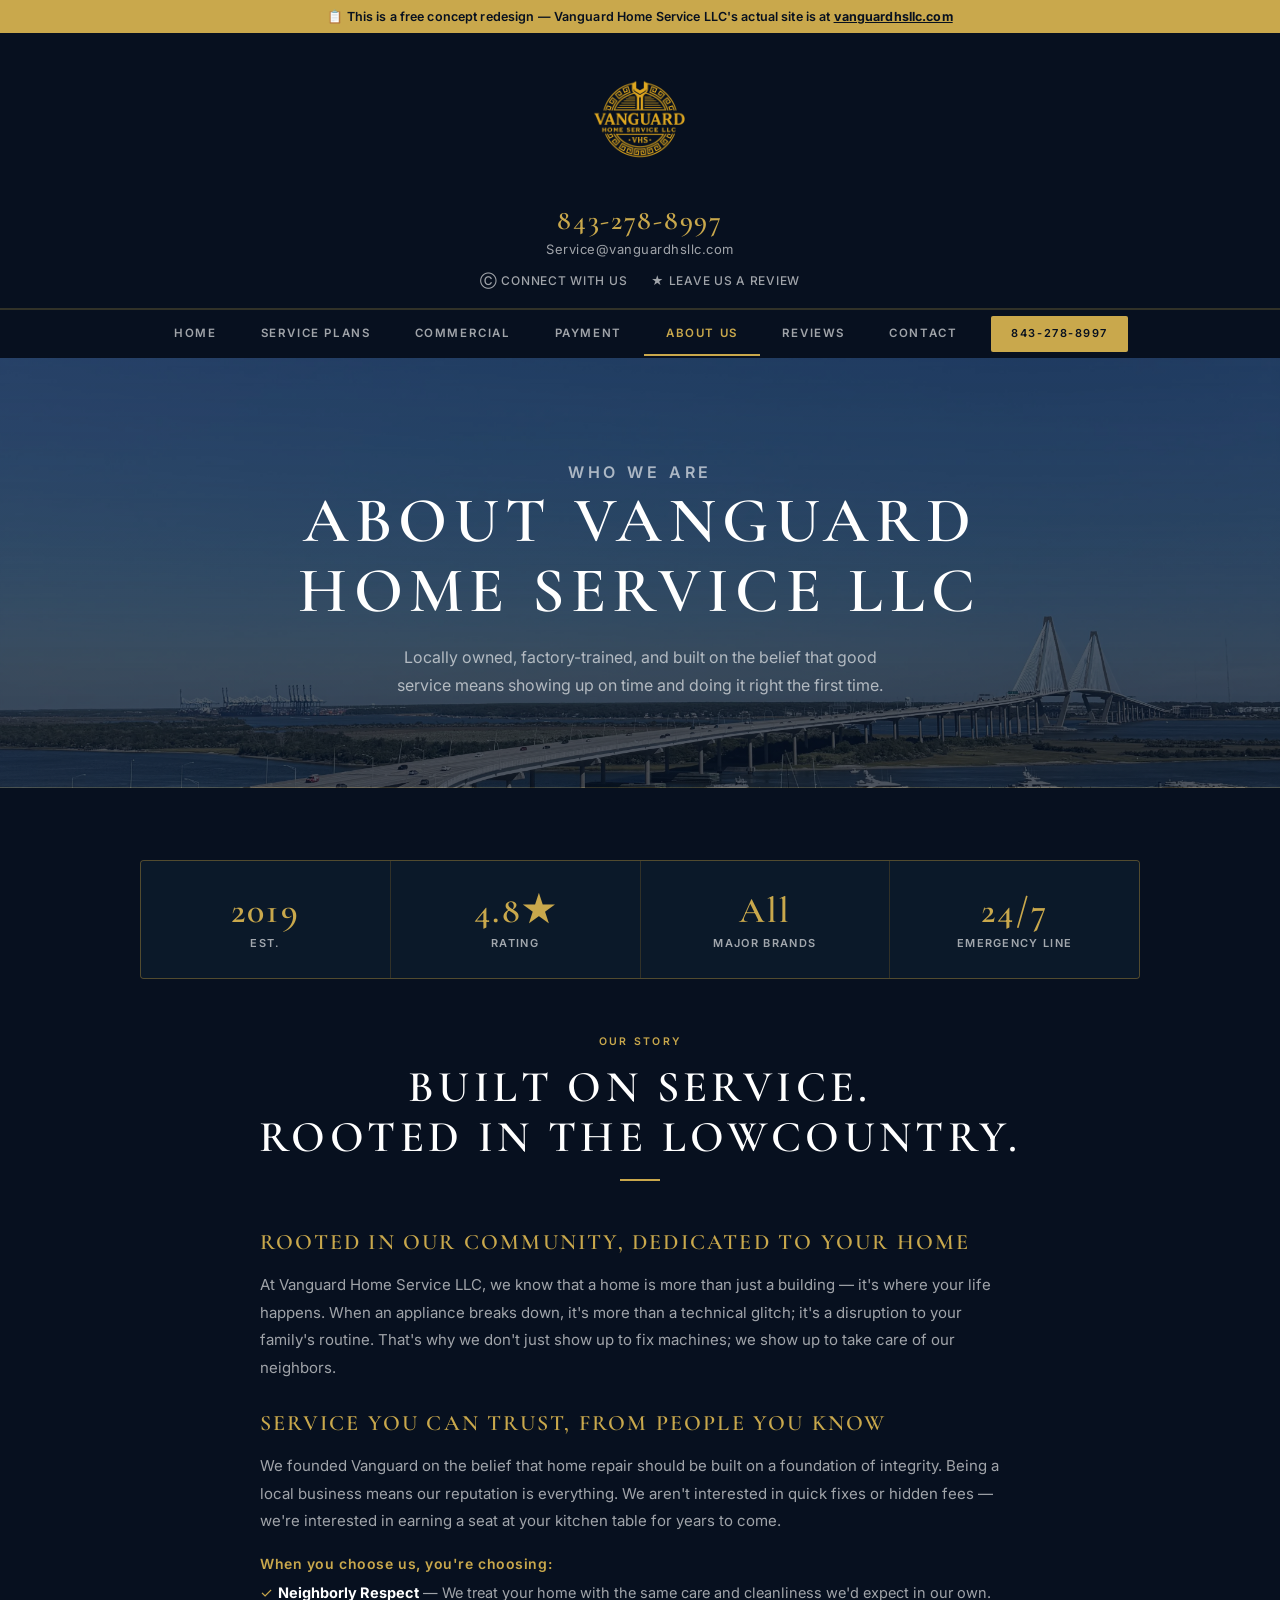
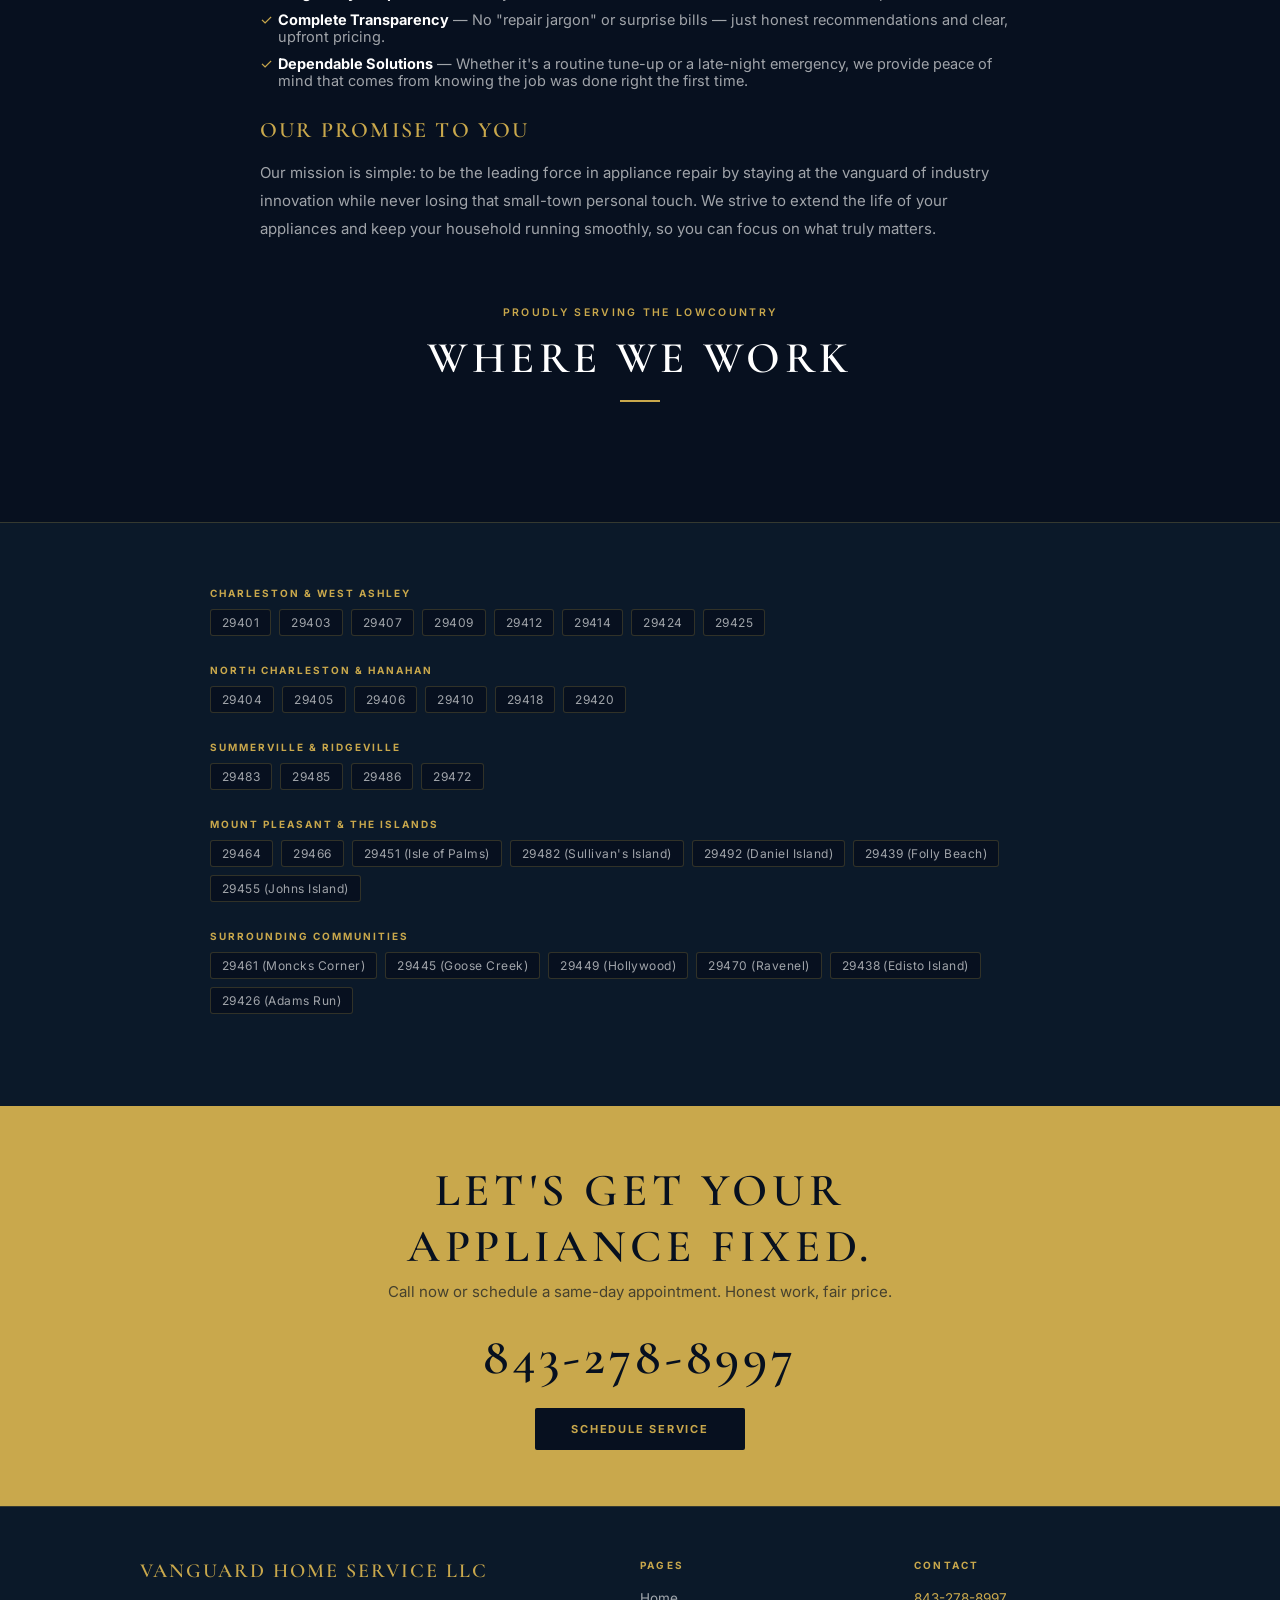
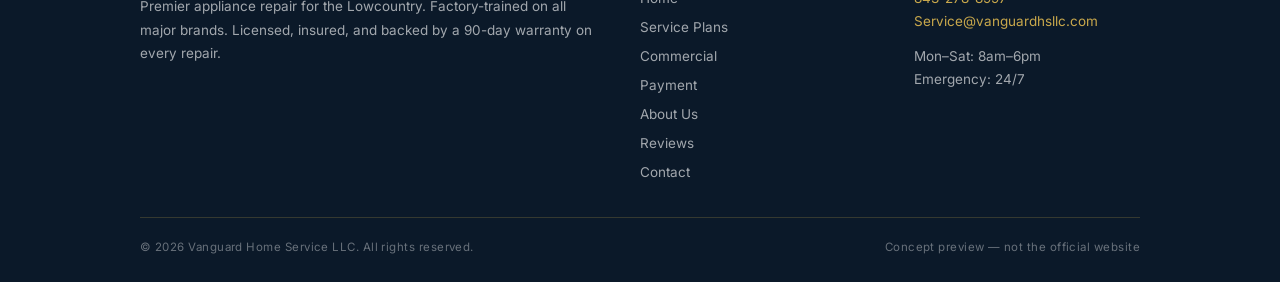
==== about.html @ b070863d "fix: bridge image as hero background on about page" ====
<!DOCTYPE html>
<html lang="en">
<head>
  <meta charset="UTF-8">
  <meta name="viewport" content="width=device-width, initial-scale=1.0">
  <title>About Us — Vanguard Home Service LLC</title>
  <link rel="preconnect" href="https://fonts.googleapis.com">
  <link rel="preconnect" href="https://fonts.gstatic.com" crossorigin>
  <link href="https://fonts.googleapis.com/css2?family=Cormorant+Garamond:ital,wght@0,400;0,600;0,700;1,400&family=Inter:wght@400;500;600&display=swap" rel="stylesheet">
  <link rel="stylesheet" href="css/shared.css">
</head>
<body>

<div class="concept-banner">
  📋 This is a free concept redesign — Vanguard Home Service LLC's actual site is at <a href="https://www.vanguardhsllc.com" target="_blank">vanguardhsllc.com</a>
</div>

<div class="site-header">
  <a href="index.html" class="header-logo"><img src="Vanguard-logo.avif" alt="Vanguard Home Service LLC"></a>
  <div class="header-contact">
    <a href="tel:8432788997" class="header-phone">843-278-8997</a>
    <a href="mailto:Service@vanguardhsllc.com" class="header-email">Service@vanguardhsllc.com</a>
  </div>
  <div class="header-social">
    <a href="#">&#9426; Connect with us</a>
    <a href="#">&#9733; Leave us a review</a>
  </div>
</div>

<nav>
  <a href="index.html">Home</a>
  <a href="service-plans.html">Service Plans</a>
  <a href="commercial.html">Commercial</a>
  <a href="payment.html">Payment</a>
  <a href="about.html" class="active">About Us</a>
  <a href="reviews.html">Reviews</a>
  <a href="contact.html">Contact</a>
  <a href="tel:8432788997" class="nav-cta">843-278-8997</a>
</nav>

<div class="page-hero" style="background:linear-gradient(rgba(7,16,31,0.62),rgba(7,16,31,0.72)),url('images/ravenel-bridge.webp') center center/cover no-repeat;padding:100px 24px 88px;">
  <p class="page-eyebrow">Who We Are</p>
  <h1>About Vanguard<br>Home Service LLC</h1>
  <p>Locally owned, factory-trained, and built on the belief that good service means showing up on time and doing it right the first time.</p>
</div>

<div class="section" style="background:var(--bg);">
  <div class="section-inner">

    <div class="stats-grid">
      <div class="stat-item">
        <div class="stat-num">2019</div>
        <div class="stat-label">Est.</div>
      </div>
      <div class="stat-item">
        <div class="stat-num">4.8★</div>
        <div class="stat-label">Rating</div>
      </div>
      <div class="stat-item">
        <div class="stat-num">All</div>
        <div class="stat-label">Major Brands</div>
      </div>
      <div class="stat-item">
        <div class="stat-num">24/7</div>
        <div class="stat-label">Emergency Line</div>
      </div>
    </div>

    <p class="section-eyebrow">Our Story</p>
    <h2 class="section-title">Built on Service.<br>Rooted in the Lowcountry.</h2>
    <div class="gold-rule"></div>

    <div style="max-width:760px;margin:0 auto 64px;">
      <h3 style="font-family:'Cormorant Garamond',serif;font-size:22px;font-weight:600;letter-spacing:0.1em;text-transform:uppercase;color:var(--gold);margin-bottom:16px;">Rooted in Our Community, Dedicated to Your Home</h3>
      <p style="font-size:15px;color:var(--muted);line-height:1.85;margin-bottom:28px;">
        At Vanguard Home Service LLC, we know that a home is more than just a building — it's where your life happens. When an appliance breaks down, it's more than a technical glitch; it's a disruption to your family's routine. That's why we don't just show up to fix machines; we show up to take care of our neighbors.
      </p>
      <h3 style="font-family:'Cormorant Garamond',serif;font-size:22px;font-weight:600;letter-spacing:0.1em;text-transform:uppercase;color:var(--gold);margin-bottom:16px;">Service You Can Trust, From People You Know</h3>
      <p style="font-size:15px;color:var(--muted);line-height:1.85;margin-bottom:20px;">
        We founded Vanguard on the belief that home repair should be built on a foundation of integrity. Being a local business means our reputation is everything. We aren't interested in quick fixes or hidden fees — we're interested in earning a seat at your kitchen table for years to come.
      </p>
      <p style="font-size:14px;font-weight:600;color:var(--gold);margin-bottom:12px;letter-spacing:0.04em;">When you choose us, you're choosing:</p>
      <ul style="list-style:none;display:flex;flex-direction:column;gap:10px;margin-bottom:28px;">
        <li style="font-size:14.5px;color:var(--muted);padding-left:18px;position:relative;"><span style="color:var(--gold);position:absolute;left:0;">✓</span><strong style="color:var(--white);"> Neighborly Respect</strong> — We treat your home with the same care and cleanliness we'd expect in our own.</li>
        <li style="font-size:14.5px;color:var(--muted);padding-left:18px;position:relative;"><span style="color:var(--gold);position:absolute;left:0;">✓</span><strong style="color:var(--white);"> Complete Transparency</strong> — No "repair jargon" or surprise bills — just honest recommendations and clear, upfront pricing.</li>
        <li style="font-size:14.5px;color:var(--muted);padding-left:18px;position:relative;"><span style="color:var(--gold);position:absolute;left:0;">✓</span><strong style="color:var(--white);"> Dependable Solutions</strong> — Whether it's a routine tune-up or a late-night emergency, we provide peace of mind that comes from knowing the job was done right the first time.</li>
      </ul>
      <h3 style="font-family:'Cormorant Garamond',serif;font-size:22px;font-weight:600;letter-spacing:0.1em;text-transform:uppercase;color:var(--gold);margin-bottom:16px;">Our Promise to You</h3>
      <p style="font-size:15px;color:var(--muted);line-height:1.85;">
        Our mission is simple: to be the leading force in appliance repair by staying at the vanguard of industry innovation while never losing that small-town personal touch. We strive to extend the life of your appliances and keep your household running smoothly, so you can focus on what truly matters.
      </p>
    </div>

    <p class="section-eyebrow">Proudly Serving the Lowcountry</p>
    <h2 class="section-title">Where We Work</h2>
    <div class="gold-rule"></div>

  </div>
</div>

<div class="zip-section">
  <div class="zip-inner">
    <div class="zip-group">
      <h4>Charleston &amp; West Ashley</h4>
      <div class="zip-chips">
        <span class="zip-chip">29401</span><span class="zip-chip">29403</span><span class="zip-chip">29407</span>
        <span class="zip-chip">29409</span><span class="zip-chip">29412</span><span class="zip-chip">29414</span>
        <span class="zip-chip">29424</span><span class="zip-chip">29425</span>
      </div>
    </div>
    <div class="zip-group">
      <h4>North Charleston &amp; Hanahan</h4>
      <div class="zip-chips">
        <span class="zip-chip">29404</span><span class="zip-chip">29405</span><span class="zip-chip">29406</span>
        <span class="zip-chip">29410</span><span class="zip-chip">29418</span><span class="zip-chip">29420</span>
      </div>
    </div>
    <div class="zip-group">
      <h4>Summerville &amp; Ridgeville</h4>
      <div class="zip-chips">
        <span class="zip-chip">29483</span><span class="zip-chip">29485</span>
        <span class="zip-chip">29486</span><span class="zip-chip">29472</span>
      </div>
    </div>
    <div class="zip-group">
      <h4>Mount Pleasant &amp; The Islands</h4>
      <div class="zip-chips">
        <span class="zip-chip">29464</span><span class="zip-chip">29466</span>
        <span class="zip-chip">29451 (Isle of Palms)</span><span class="zip-chip">29482 (Sullivan's Island)</span>
        <span class="zip-chip">29492 (Daniel Island)</span><span class="zip-chip">29439 (Folly Beach)</span>
        <span class="zip-chip">29455 (Johns Island)</span>
      </div>
    </div>
    <div class="zip-group">
      <h4>Surrounding Communities</h4>
      <div class="zip-chips">
        <span class="zip-chip">29461 (Moncks Corner)</span><span class="zip-chip">29445 (Goose Creek)</span>
        <span class="zip-chip">29449 (Hollywood)</span><span class="zip-chip">29470 (Ravenel)</span>
        <span class="zip-chip">29438 (Edisto Island)</span><span class="zip-chip">29426 (Adams Run)</span>
      </div>
    </div>
  </div>
</div>

<div class="cta-strip">
  <h2>Let's Get Your<br>Appliance Fixed.</h2>
  <p>Call now or schedule a same-day appointment. Honest work, fair price.</p>
  <a href="tel:8432788997" class="cta-phone">843-278-8997</a>
  <a href="contact.html" class="cta-btn">Schedule Service</a>
</div>

<footer>
  <div class="footer-inner">
    <div class="footer-grid">
      <div class="footer-brand">
        <span class="footer-logo-text">Vanguard Home Service LLC</span>
        <p>Premier appliance repair for the Lowcountry. Factory-trained on all major brands. Licensed, insured, and backed by a 90-day warranty on every repair.</p>
      </div>
      <div>
        <h4>Pages</h4>
        <ul>
          <li><a href="index.html">Home</a></li>
          <li><a href="service-plans.html">Service Plans</a></li>
          <li><a href="commercial.html">Commercial</a></li>
          <li><a href="payment.html">Payment</a></li>
          <li><a href="about.html">About Us</a></li>
          <li><a href="reviews.html">Reviews</a></li>
          <li><a href="contact.html">Contact</a></li>
        </ul>
      </div>
      <div class="footer-info">
        <h4>Contact</h4>
        <p><a href="tel:8432788997">843-278-8997</a></p>
        <p><a href="mailto:Service@vanguardhsllc.com">Service@vanguardhsllc.com</a></p>
        <p style="margin-top:12px;">Mon–Sat: 8am–6pm<br>Emergency: 24/7</p>
      </div>
    </div>
    <hr class="footer-divider">
    <div class="footer-bottom">
      <span>© 2026 Vanguard Home Service LLC. All rights reserved.</span>
      <span>Concept preview — not the official website</span>
    </div>
  </div>
</footer>

</body>
</html>
---- css/shared.css ----
/* ── RESET & VARIABLES ── */
*, *::before, *::after { box-sizing: border-box; margin: 0; padding: 0; }

:root {
  --bg: #07101f;
  --navy: #0b1929;
  --navy-light: #0f2035;
  --gold: #c9a84c;
  --gold-light: #e2c070;
  --gold-pale: rgba(201,168,76,0.12);
  --gold-border: rgba(201,168,76,0.22);
  --white: #ffffff;
  --muted: rgba(255,255,255,0.62);
  --muted2: rgba(255,255,255,0.38);
}

html { scroll-behavior: smooth; }

body {
  font-family: 'Inter', sans-serif;
  background: var(--bg);
  color: var(--white);
  font-size: 16px;
  -webkit-font-smoothing: antialiased;
}

a { text-decoration: none; }

/* ── CONCEPT BANNER ── */
.concept-banner {
  background: var(--gold);
  color: #07101f;
  text-align: center;
  padding: 9px 20px;
  font-size: 12.5px;
  font-weight: 600;
  letter-spacing: 0.01em;
}
.concept-banner a { color: #07101f; text-decoration: underline; font-weight: 700; }

/* ── HEADER ── */
.site-header {
  background: var(--bg);
  border-bottom: 1px solid var(--gold-border);
  padding: 28px 24px 0;
  text-align: center;
}
.header-logo { display: inline-block; margin-bottom: 18px; }
.header-logo img { height: 120px; width: auto; display: block; }
.header-contact { margin-bottom: 16px; }
.header-phone {
  font-family: 'Cormorant Garamond', serif;
  font-size: 28px;
  font-weight: 600;
  color: var(--gold);
  letter-spacing: 0.06em;
  display: block;
  margin-bottom: 4px;
}
.header-email { font-size: 13px; color: var(--muted); letter-spacing: 0.04em; display: block; }
.header-social {
  display: flex;
  justify-content: center;
  gap: 24px;
  margin-bottom: 20px;
  font-size: 12px;
  font-weight: 500;
  letter-spacing: 0.06em;
  text-transform: uppercase;
  color: var(--muted);
}
.header-social a { color: var(--muted); transition: color 0.15s; display: flex; align-items: center; gap: 6px; }
.header-social a:hover { color: var(--gold); }

/* ── NAV ── */
nav {
  display: flex;
  justify-content: center;
  align-items: center;
  border-top: 1px solid var(--gold-border);
  background: var(--bg);
  flex-wrap: wrap;
}
nav a {
  display: block;
  padding: 14px 22px;
  font-size: 11.5px;
  font-weight: 600;
  letter-spacing: 0.14em;
  text-transform: uppercase;
  color: var(--muted);
  border-bottom: 2px solid transparent;
  transition: color 0.15s, border-color 0.15s;
}
nav a:hover { color: var(--gold); }
nav a.active { color: var(--gold); border-bottom-color: var(--gold); }
nav a.nav-cta {
  background: var(--gold);
  color: var(--bg);
  margin-left: 12px;
  border-bottom: 2px solid transparent;
  border-radius: 2px;
  padding: 10px 20px;
  margin-top: 6px;
  margin-bottom: 6px;
  font-size: 11px;
}
nav a.nav-cta:hover { background: var(--gold-light); }

/* ── PAGE HERO ── */
.page-hero {
  background: var(--navy);
  border-bottom: 1px solid var(--gold-border);
  padding: 72px 24px 64px;
  text-align: center;
}
.page-eyebrow {
  font-size: 10.5px;
  font-weight: 600;
  letter-spacing: 0.24em;
  text-transform: uppercase;
  color: var(--gold);
  margin-bottom: 16px;
}
.page-hero h1 {
  font-family: 'Cormorant Garamond', serif;
  font-size: clamp(36px, 6vw, 64px);
  font-weight: 600;
  letter-spacing: 0.1em;
  text-transform: uppercase;
  color: var(--white);
  line-height: 1.1;
  margin-bottom: 16px;
}
.page-hero p {
  font-size: 16px;
  color: var(--muted);
  max-width: 520px;
  margin: 0 auto;
  line-height: 1.75;
}

/* ── SECTIONS ── */
.section { padding: 72px 24px; }
.section-inner { max-width: 1000px; margin: 0 auto; }
.section-eyebrow {
  font-size: 10.5px;
  font-weight: 600;
  letter-spacing: 0.22em;
  text-transform: uppercase;
  color: var(--gold);
  text-align: center;
  margin-bottom: 14px;
}
.section-title {
  font-family: 'Cormorant Garamond', serif;
  font-size: clamp(28px, 4vw, 44px);
  font-weight: 600;
  letter-spacing: 0.1em;
  text-transform: uppercase;
  color: var(--white);
  text-align: center;
  margin-bottom: 16px;
  line-height: 1.15;
}
.gold-rule { width: 40px; height: 2px; background: var(--gold); margin: 0 auto 48px; }

/* ── PLAN CARDS ── */
.plans-grid {
  display: grid;
  grid-template-columns: repeat(3, 1fr);
  gap: 20px;
  align-items: start;
}
.plan-card {
  background: var(--navy);
  border: 1px solid var(--gold-border);
  border-radius: 4px;
  padding: 36px 28px;
  position: relative;
  display: flex;
  flex-direction: column;
}
.plan-card--featured {
  border-color: var(--gold);
  background: var(--navy-light);
}
.plan-badge {
  position: absolute;
  top: -13px;
  left: 50%;
  transform: translateX(-50%);
  background: var(--gold);
  color: var(--bg);
  font-size: 10px;
  font-weight: 700;
  letter-spacing: 0.14em;
  text-transform: uppercase;
  padding: 4px 16px;
  border-radius: 20px;
  white-space: nowrap;
}
.plan-tier-name {
  font-family: 'Cormorant Garamond', serif;
  font-size: 30px;
  font-weight: 600;
  letter-spacing: 0.1em;
  text-transform: uppercase;
  color: var(--gold);
  margin-bottom: 4px;
}
.plan-subtitle { font-size: 11.5px; color: var(--muted2); letter-spacing: 0.1em; text-transform: uppercase; margin-bottom: 20px; }
.plan-price {
  font-family: 'Cormorant Garamond', serif;
  font-size: 52px;
  font-weight: 600;
  color: var(--white);
  line-height: 1;
  margin-bottom: 12px;
}
.plan-price span { font-size: 16px; font-family: 'Inter', sans-serif; font-weight: 400; color: var(--muted); vertical-align: bottom; }
.plan-desc { font-size: 13.5px; color: var(--muted); line-height: 1.6; margin-bottom: 20px; }
.plan-divider { height: 1px; background: var(--gold-border); margin-bottom: 20px; }
.plan-features { list-style: none; display: flex; flex-direction: column; gap: 11px; margin-bottom: 28px; flex: 1; }
.plan-features li {
  font-size: 13.5px;
  color: var(--muted);
  line-height: 1.55;
  padding-left: 16px;
  position: relative;
}
.plan-features li::before { content: "✦"; color: var(--gold); font-size: 8px; position: absolute; left: 0; top: 4px; }
.plan-features li strong { color: var(--white); font-weight: 600; }
.plan-btn {
  display: block;
  background: var(--gold);
  color: var(--bg);
  text-align: center;
  font-size: 11px;
  font-weight: 700;
  letter-spacing: 0.16em;
  text-transform: uppercase;
  padding: 14px;
  border-radius: 2px;
  transition: background 0.15s;
  margin-top: auto;
}
.plan-btn:hover { background: var(--gold-light); }

/* ── WHY CARDS ── */
.why-grid { display: grid; grid-template-columns: repeat(3, 1fr); gap: 20px; }
.why-card {
  background: var(--navy);
  border: 1px solid var(--gold-border);
  border-radius: 4px;
  padding: 32px 28px;
}
.why-icon { font-size: 24px; margin-bottom: 14px; }
.why-card h3 {
  font-family: 'Cormorant Garamond', serif;
  font-size: 20px;
  font-weight: 600;
  letter-spacing: 0.1em;
  text-transform: uppercase;
  color: var(--gold);
  margin-bottom: 10px;
}
.why-card p { font-size: 14px; color: var(--muted); line-height: 1.7; }

/* ── REVIEW CARDS ── */
.reviews-grid { display: grid; grid-template-columns: repeat(2, 1fr); gap: 20px; }
.review-card {
  background: var(--navy);
  border: 1px solid var(--gold-border);
  border-radius: 4px;
  padding: 28px;
}
.review-stars { color: var(--gold); font-size: 14px; letter-spacing: 3px; margin-bottom: 12px; }
.review-text { font-size: 14.5px; color: var(--muted); line-height: 1.75; font-style: italic; margin-bottom: 20px; }
.review-author { border-top: 1px solid var(--gold-border); padding-top: 16px; }
.review-name { font-size: 12.5px; font-weight: 600; color: var(--white); letter-spacing: 0.08em; text-transform: uppercase; margin-bottom: 3px; }
.review-meta { font-size: 12px; color: var(--muted2); letter-spacing: 0.06em; }

/* ── SERVE CARDS ── */
.serve-grid { display: grid; grid-template-columns: repeat(2, 1fr); gap: 20px; margin-bottom: 56px; }
.serve-card {
  background: var(--navy);
  border: 1px solid var(--gold-border);
  border-radius: 4px;
  padding: 32px 28px;
}
.serve-icon { font-size: 26px; margin-bottom: 14px; }
.serve-card h3 {
  font-family: 'Cormorant Garamond', serif;
  font-size: 20px;
  font-weight: 600;
  letter-spacing: 0.1em;
  text-transform: uppercase;
  color: var(--gold);
  margin-bottom: 10px;
}
.serve-card p { font-size: 14px; color: var(--muted); line-height: 1.7; }

/* ── FEATURES LIST ── */
.features-list { list-style: none; max-width: 680px; display: flex; flex-direction: column; gap: 13px; margin: 0 auto 48px; }
.features-list li {
  display: flex;
  gap: 12px;
  align-items: flex-start;
  font-size: 15px;
  color: var(--muted);
  line-height: 1.6;
}
.features-list li::before { content: "✦"; color: var(--gold); font-size: 10px; margin-top: 4px; flex-shrink: 0; }
.features-list li strong { color: var(--white); }

/* ── ZIP AREA ── */
.zip-section { background: var(--navy); border-top: 1px solid var(--gold-border); padding: 64px 24px; }
.zip-inner { max-width: 860px; margin: 0 auto; }
.zip-group { margin-bottom: 28px; }
.zip-group h4 {
  font-size: 10px;
  font-weight: 700;
  letter-spacing: 0.2em;
  text-transform: uppercase;
  color: var(--gold);
  margin-bottom: 10px;
}
.zip-chips { display: flex; flex-wrap: wrap; gap: 8px; }
.zip-chip {
  background: var(--bg);
  border: 1px solid var(--gold-border);
  border-radius: 3px;
  padding: 5px 11px;
  font-size: 12px;
  color: var(--muted);
  letter-spacing: 0.04em;
}

/* ── FORM ── */
.form-wrap { max-width: 640px; margin: 0 auto; }
.form-group { margin-bottom: 20px; }
.form-group label {
  display: block;
  font-size: 10.5px;
  font-weight: 600;
  letter-spacing: 0.16em;
  text-transform: uppercase;
  color: var(--gold);
  margin-bottom: 7px;
}
.form-group input,
.form-group select,
.form-group textarea {
  width: 100%;
  background: var(--navy);
  border: 1px solid var(--gold-border);
  color: var(--white);
  font-family: 'Inter', sans-serif;
  font-size: 15px;
  padding: 12px 16px;
  border-radius: 3px;
  outline: none;
  transition: border-color 0.15s;
}
.form-group input:focus,
.form-group select:focus,
.form-group textarea:focus { border-color: var(--gold); }
.form-group select option { background: var(--navy); }
.form-group textarea { resize: vertical; min-height: 120px; }
.form-row { display: grid; grid-template-columns: 1fr 1fr; gap: 16px; }
.form-submit {
  width: 100%;
  background: var(--gold);
  color: var(--bg);
  font-family: 'Inter', sans-serif;
  font-size: 11px;
  font-weight: 700;
  letter-spacing: 0.16em;
  text-transform: uppercase;
  padding: 16px;
  border: none;
  border-radius: 2px;
  cursor: pointer;
  transition: background 0.15s;
  margin-top: 8px;
}
.form-submit:hover { background: var(--gold-light); }

/* ── CONTACT INFO ── */
.contact-grid { display: grid; grid-template-columns: 1fr 1.4fr; gap: 64px; align-items: start; }
.contact-info-block { margin-bottom: 28px; }
.contact-label {
  font-size: 10px;
  font-weight: 700;
  letter-spacing: 0.2em;
  text-transform: uppercase;
  color: var(--gold);
  margin-bottom: 6px;
}
.contact-info-block p { font-size: 15px; color: var(--muted); line-height: 1.65; }
.contact-info-block a { color: var(--gold); }
.big-phone {
  font-family: 'Cormorant Garamond', serif;
  font-size: clamp(28px, 4vw, 42px);
  font-weight: 600;
  color: var(--gold);
  letter-spacing: 0.06em;
  display: block;
  margin-bottom: 24px;
}

/* ── PAYMENT CARD ── */
.payment-card {
  background: var(--navy);
  border: 1px solid var(--gold-border);
  border-radius: 4px;
  padding: 40px;
  max-width: 560px;
  margin: 0 auto;
}
.payment-note {
  font-size: 12.5px;
  color: var(--muted2);
  text-align: center;
  margin-top: 16px;
  line-height: 1.6;
  letter-spacing: 0.03em;
}
.payment-note a { color: var(--gold); }

/* ── STATS ── */
.stats-grid { display: grid; grid-template-columns: repeat(4, 1fr); gap: 1px; background: var(--gold-border); border: 1px solid var(--gold-border); border-radius: 4px; overflow: hidden; margin-bottom: 56px; }
.stat-item { background: var(--navy); padding: 28px 20px; text-align: center; }
.stat-num {
  font-family: 'Cormorant Garamond', serif;
  font-size: 36px;
  font-weight: 600;
  color: var(--gold);
  letter-spacing: 0.06em;
  margin-bottom: 4px;
}
.stat-label { font-size: 11px; font-weight: 600; letter-spacing: 0.12em; text-transform: uppercase; color: var(--muted); }

/* ── CTA STRIP ── */
.cta-strip {
  background: var(--gold);
  padding: 56px 24px;
  text-align: center;
}
.cta-strip h2 {
  font-family: 'Cormorant Garamond', serif;
  font-size: clamp(28px, 4vw, 46px);
  font-weight: 600;
  letter-spacing: 0.1em;
  text-transform: uppercase;
  color: var(--bg);
  margin-bottom: 8px;
}
.cta-strip p { color: rgba(7,16,31,0.68); font-size: 15px; margin-bottom: 24px; }
.cta-phone {
  display: block;
  font-family: 'Cormorant Garamond', serif;
  font-size: clamp(32px, 5vw, 52px);
  font-weight: 600;
  color: var(--bg);
  letter-spacing: 0.08em;
  margin-bottom: 20px;
  transition: opacity 0.15s;
}
.cta-phone:hover { opacity: 0.75; }
.cta-btn {
  display: inline-block;
  background: var(--bg);
  color: var(--gold);
  font-size: 11px;
  font-weight: 700;
  letter-spacing: 0.16em;
  text-transform: uppercase;
  padding: 14px 36px;
  border-radius: 2px;
  transition: background 0.15s;
}
.cta-btn:hover { background: var(--navy); }

/* ── FOOTER ── */
footer {
  background: var(--navy);
  border-top: 1px solid var(--gold-border);
  padding: 52px 24px 28px;
}
.footer-inner { max-width: 1000px; margin: 0 auto; }
.footer-grid { display: grid; grid-template-columns: 2fr 1fr 1fr; gap: 48px; margin-bottom: 36px; }
.footer-logo-text {
  font-family: 'Cormorant Garamond', serif;
  font-size: 20px;
  font-weight: 600;
  letter-spacing: 0.1em;
  text-transform: uppercase;
  color: var(--gold);
  margin-bottom: 12px;
  display: block;
}
.footer-brand p { font-size: 13.5px; color: var(--muted); line-height: 1.75; }
footer h4 {
  font-size: 10px;
  font-weight: 700;
  letter-spacing: 0.22em;
  text-transform: uppercase;
  color: var(--gold);
  margin-bottom: 16px;
}
footer ul { list-style: none; display: flex; flex-direction: column; gap: 9px; }
footer ul li a { font-size: 13.5px; color: var(--muted); transition: color 0.15s; }
footer ul li a:hover { color: var(--gold); }
.footer-info p { font-size: 13.5px; color: var(--muted); line-height: 1.7; }
.footer-info a { color: var(--gold); }
.footer-divider { border: none; border-top: 1px solid var(--gold-border); margin: 0 0 22px; }
.footer-bottom {
  display: flex;
  justify-content: space-between;
  align-items: center;
  font-size: 11.5px;
  color: var(--muted2);
  letter-spacing: 0.04em;
  gap: 12px;
  flex-wrap: wrap;
}
.footer-bottom a { color: var(--gold); }

/* ── RESPONSIVE ── */
@media (max-width: 900px) {
  .plans-grid { grid-template-columns: 1fr; max-width: 480px; margin: 0 auto; }
  .why-grid { grid-template-columns: 1fr; }
  .reviews-grid { grid-template-columns: 1fr; }
  .serve-grid { grid-template-columns: 1fr; }
  .stats-grid { grid-template-columns: repeat(2, 1fr); }
  .contact-grid { grid-template-columns: 1fr; gap: 40px; }
  .footer-grid { grid-template-columns: 1fr; gap: 32px; }
}
@media (max-width: 768px) {
  nav a { padding: 12px 14px; font-size: 10.5px; }
  .form-row { grid-template-columns: 1fr; }
  .footer-bottom { flex-direction: column; text-align: center; }
}
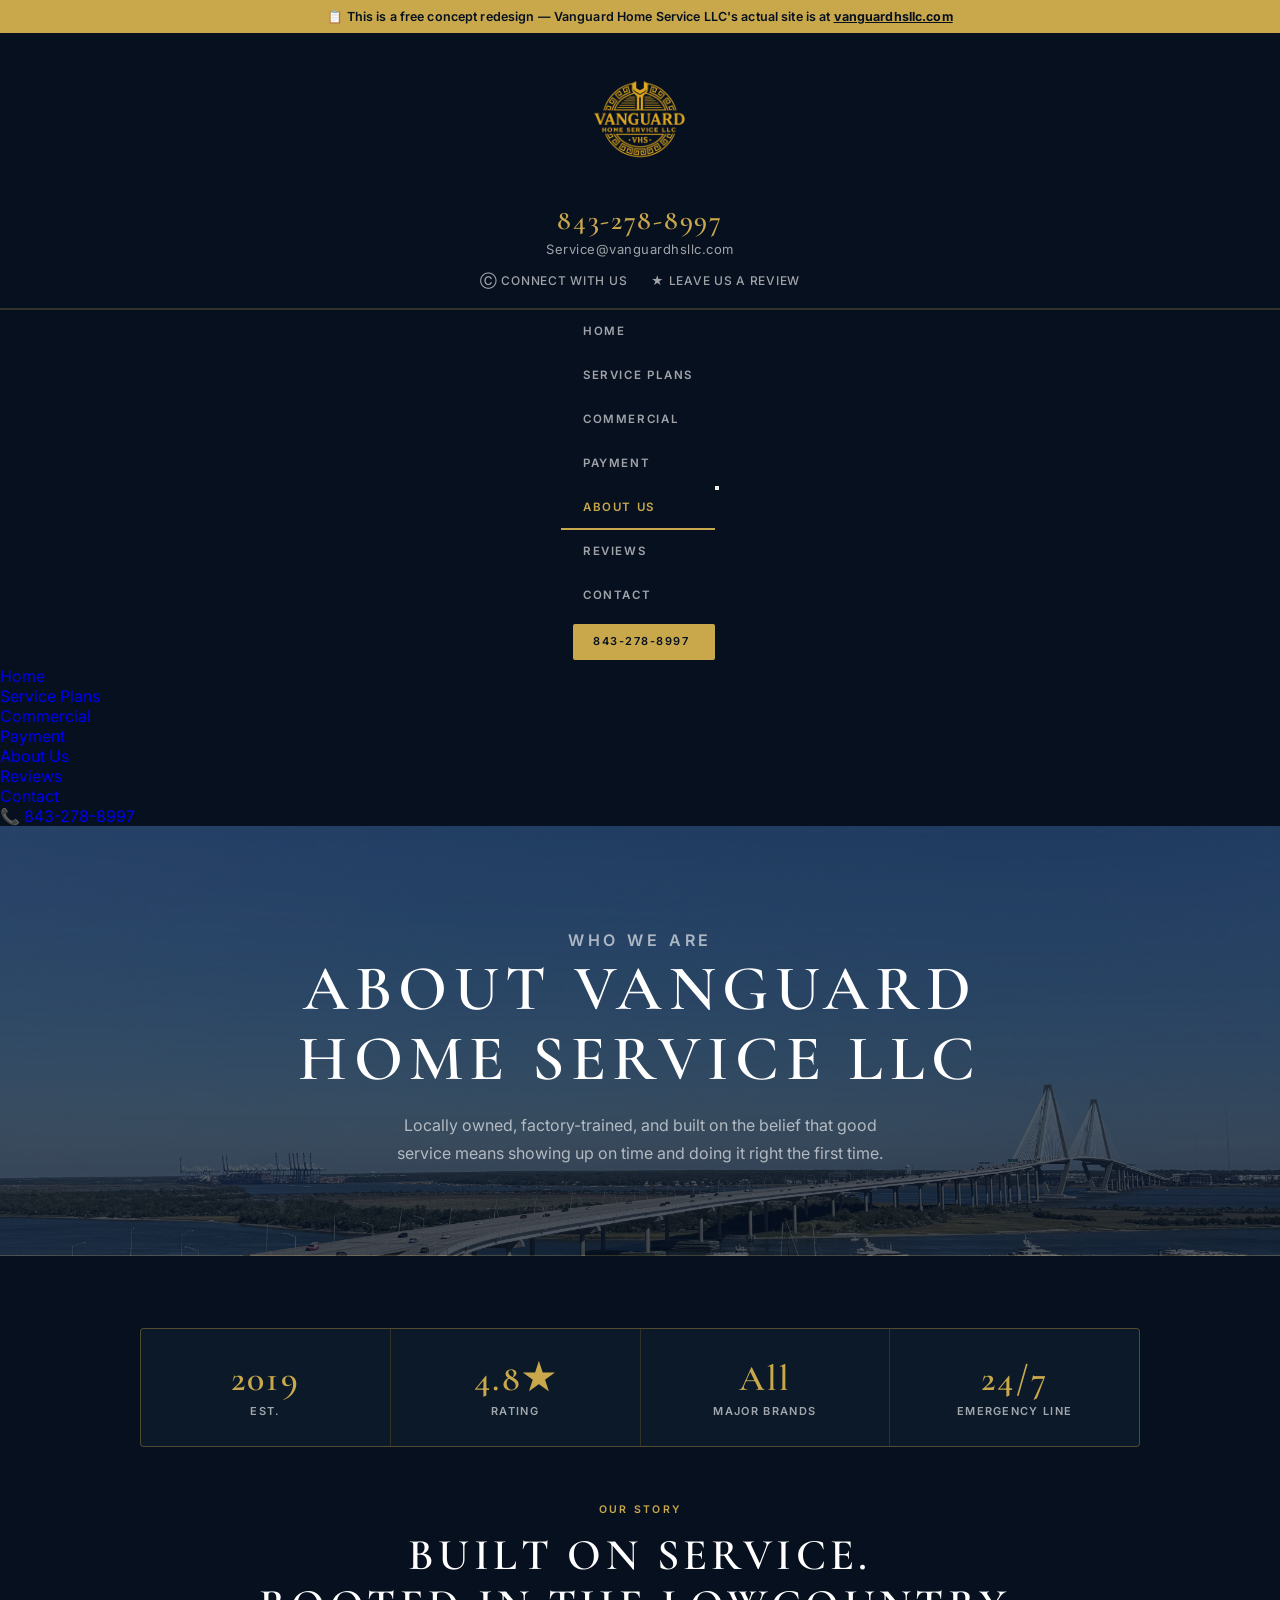
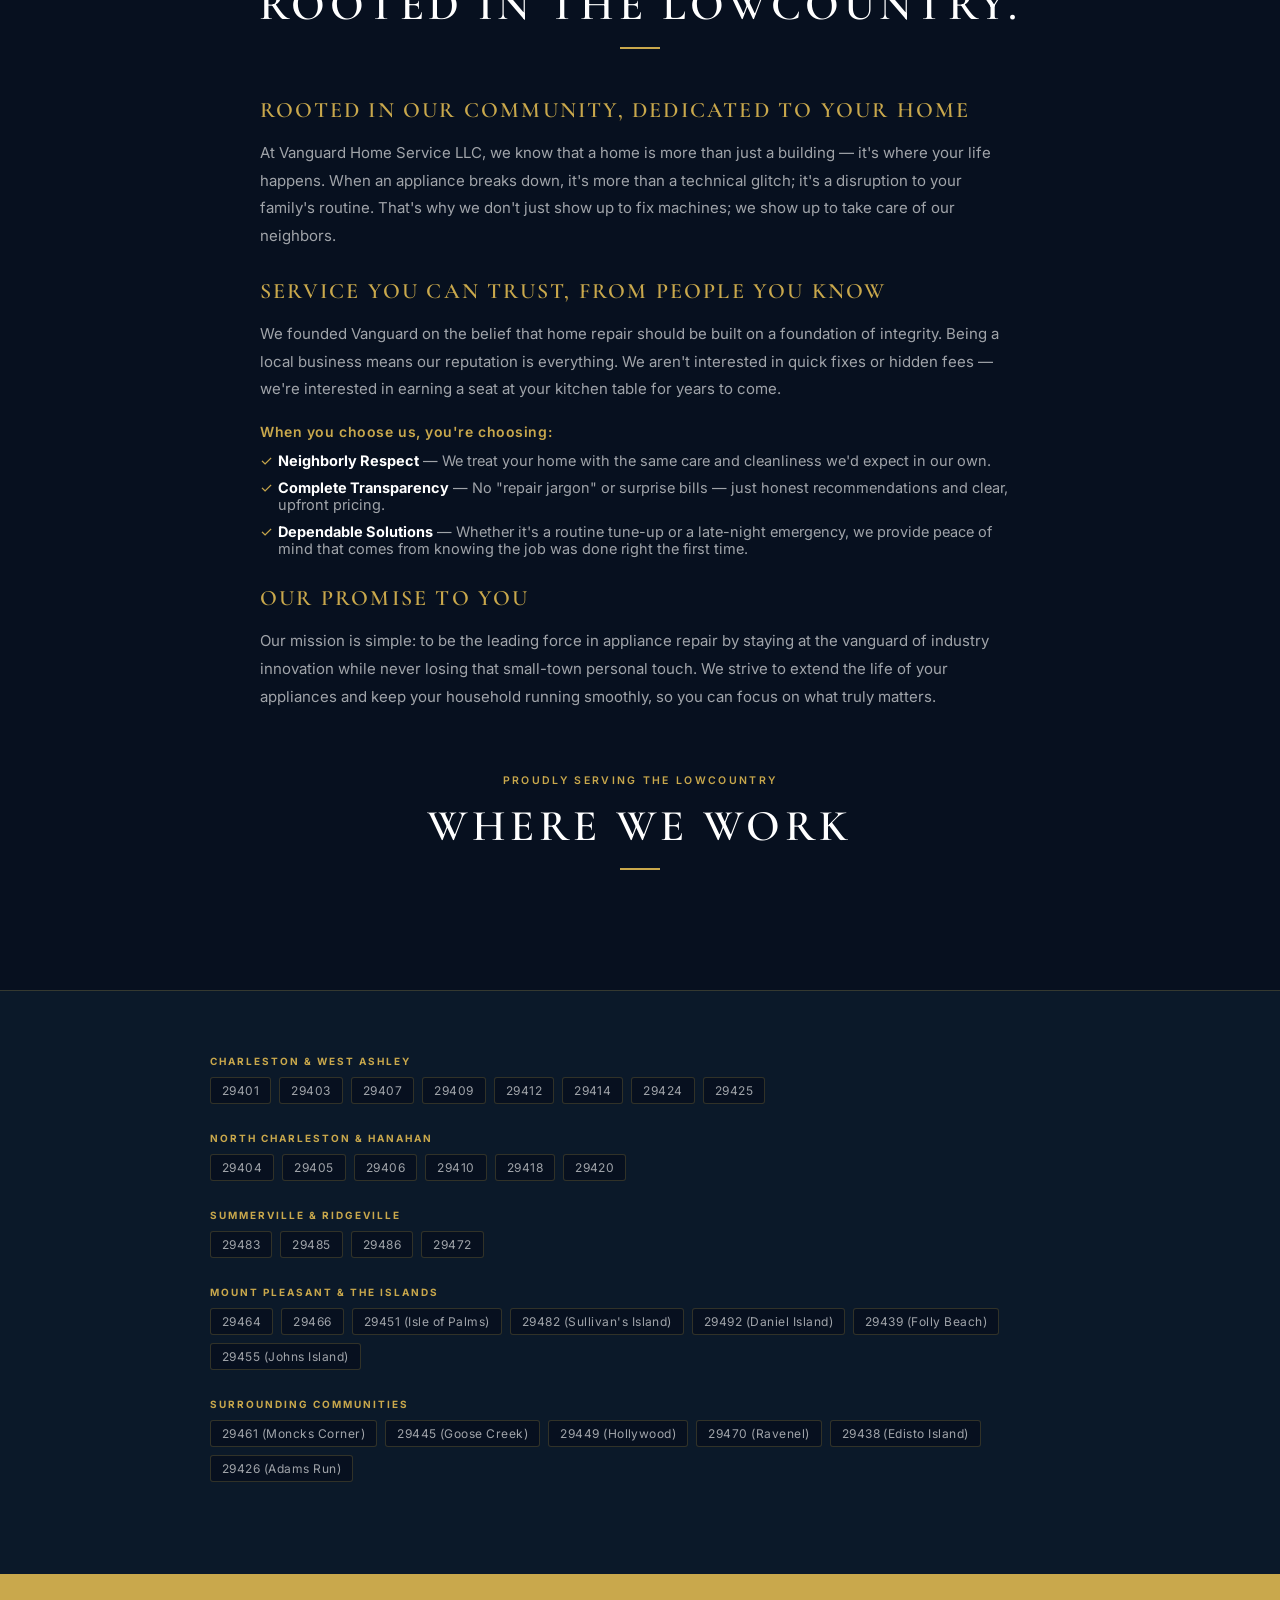
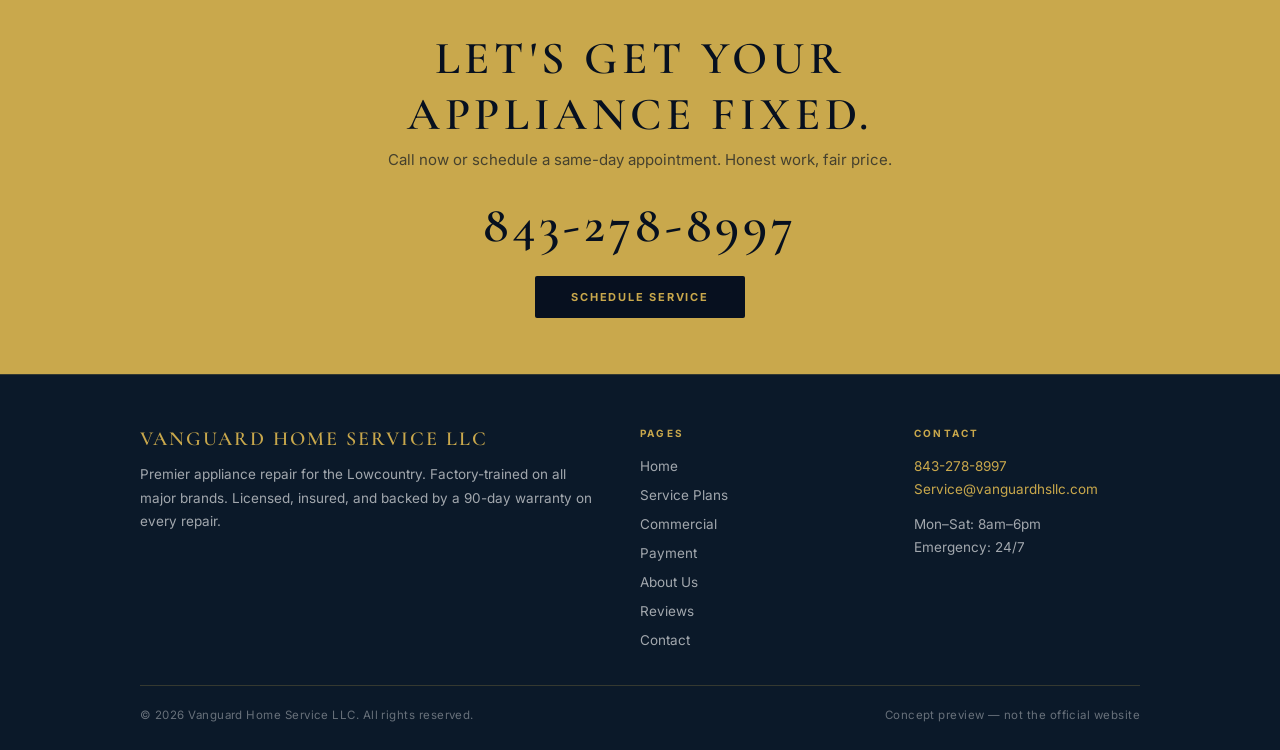
==== commit e8e613fa: "feat: hamburger menu on all pages, add main.js to all pages" ====
--- a/about.html
+++ b/about.html
@@ -28,15 +28,30 @@
 </div>
 
 <nav>
-  <a href="index.html">Home</a>
-  <a href="service-plans.html">Service Plans</a>
-  <a href="commercial.html">Commercial</a>
-  <a href="payment.html">Payment</a>
-  <a href="about.html" class="active">About Us</a>
-  <a href="reviews.html">Reviews</a>
-  <a href="contact.html">Contact</a>
-  <a href="tel:8432788997" class="nav-cta">843-278-8997</a>
+  <div class="nav-links-wrap">
+    <a href="index.html">Home</a>
+    <a href="service-plans.html">Service Plans</a>
+    <a href="commercial.html">Commercial</a>
+    <a href="payment.html">Payment</a>
+    <a href="about.html" class="active">About Us</a>
+    <a href="reviews.html">Reviews</a>
+    <a href="contact.html">Contact</a>
+    <a href="tel:8432788997" class="nav-cta">843-278-8997</a>
+  </div>
+  <button class="hamburger" id="hamburger" aria-label="Open menu"><span></span><span></span><span></span></button>
 </nav>
+<div class="mobile-menu" id="mobileMenu">
+  <ul>
+    <li><a href="index.html">Home</a></li>
+    <li><a href="service-plans.html">Service Plans</a></li>
+    <li><a href="commercial.html">Commercial</a></li>
+    <li><a href="payment.html">Payment</a></li>
+    <li><a href="about.html" class="active">About Us</a></li>
+    <li><a href="reviews.html">Reviews</a></li>
+    <li><a href="contact.html">Contact</a></li>
+    <li><a href="tel:8432788997">📞 843-278-8997</a></li>
+  </ul>
+</div>
 
 <div class="page-hero" style="background:linear-gradient(rgba(7,16,31,0.62),rgba(7,16,31,0.72)),url('images/ravenel-bridge.webp') center center/cover no-repeat;padding:100px 24px 88px;">
   <p class="page-eyebrow">Who We Are</p>
@@ -183,5 +198,6 @@
   </div>
 </footer>
 
+  <script src="main.js"></script>
 </body>
 </html>
--- a/css/shared.css
+++ b/css/shared.css
@@ -543,3 +543,33 @@
   .form-row { grid-template-columns: 1fr; }
   .footer-bottom { flex-direction: column; text-align: center; }
 }
+
+/* ── HERO (homepage) ── */
+.hero { background: var(--navy); border-bottom: 1px solid var(--gold-border); padding: 80px 24px 72px; text-align: center; }
+.hero-eyebrow { font-size: 11px; font-weight: 600; letter-spacing: 0.22em; text-transform: uppercase; color: var(--gold); margin-bottom: 20px; }
+.hero h1 { font-family: 'Cormorant Garamond', serif; font-size: clamp(42px, 7vw, 80px); font-weight: 600; letter-spacing: 0.12em; text-transform: uppercase; color: var(--white); line-height: 1.08; margin-bottom: 20px; }
+.hero-sub { font-size: 16px; color: var(--muted); max-width: 540px; margin: 0 auto 40px; line-height: 1.75; }
+.hero-btn { display: inline-block; background: var(--gold); color: var(--bg); font-size: 11px; font-weight: 700; letter-spacing: 0.16em; text-transform: uppercase; padding: 16px 40px; border-radius: 2px; transition: background 0.15s; }
+.hero-btn:hover { background: var(--gold-light); }
+
+/* ── PREMIER PROVIDERS (homepage) ── */
+.premier-section { background: var(--bg); border-bottom: 1px solid var(--gold-border); padding: 64px 24px; text-align: center; }
+.premier-eyebrow { font-size: 10px; font-weight: 600; letter-spacing: 0.26em; text-transform: uppercase; color: var(--muted2); margin-bottom: 40px; }
+.premier-cards { display: flex; justify-content: center; gap: 24px; margin-bottom: 40px; flex-wrap: wrap; }
+.premier-card { background: var(--navy); border: 1px solid var(--gold); border-radius: 4px; padding: 32px 48px; min-width: 240px; }
+.premier-card-name { font-family: 'Cormorant Garamond', serif; font-size: 30px; font-weight: 600; letter-spacing: 0.1em; text-transform: uppercase; color: var(--gold); margin-bottom: 6px; }
+.premier-card-label { font-size: 10px; font-weight: 600; letter-spacing: 0.2em; text-transform: uppercase; color: var(--muted2); }
+.brand-list-text { font-size: 11.5px; font-weight: 600; letter-spacing: 0.2em; text-transform: uppercase; color: var(--gold); margin-bottom: 32px; line-height: 2; }
+
+/* ── TRUST BAR (homepage) ── */
+.trust-bar { background: var(--navy-light); border-bottom: 1px solid var(--gold-border); padding: 20px 24px; }
+.trust-inner { max-width: 900px; margin: 0 auto; display: flex; justify-content: center; gap: 40px; flex-wrap: wrap; }
+.trust-item { display: flex; align-items: center; gap: 8px; font-size: 11.5px; font-weight: 600; letter-spacing: 0.1em; text-transform: uppercase; color: var(--muted); }
+.trust-check { color: var(--gold); }
+
+/* ── SERVICE AREA (homepage) ── */
+.area-section { background: var(--navy); border-top: 1px solid var(--gold-border); border-bottom: 1px solid var(--gold-border); padding: 64px 24px; text-align: center; }
+.area-inner { max-width: 800px; margin: 0 auto; }
+.area-sub { font-size: 15px; color: var(--muted); line-height: 1.7; margin-bottom: 36px; }
+.cities-wrap { display: flex; flex-wrap: wrap; justify-content: center; gap: 10px; }
+.city-chip { background: var(--bg); border: 1px solid var(--gold-border); border-radius: 3px; padding: 7px 16px; font-size: 12.5px; color: var(--muted); letter-spacing: 0.06em; }
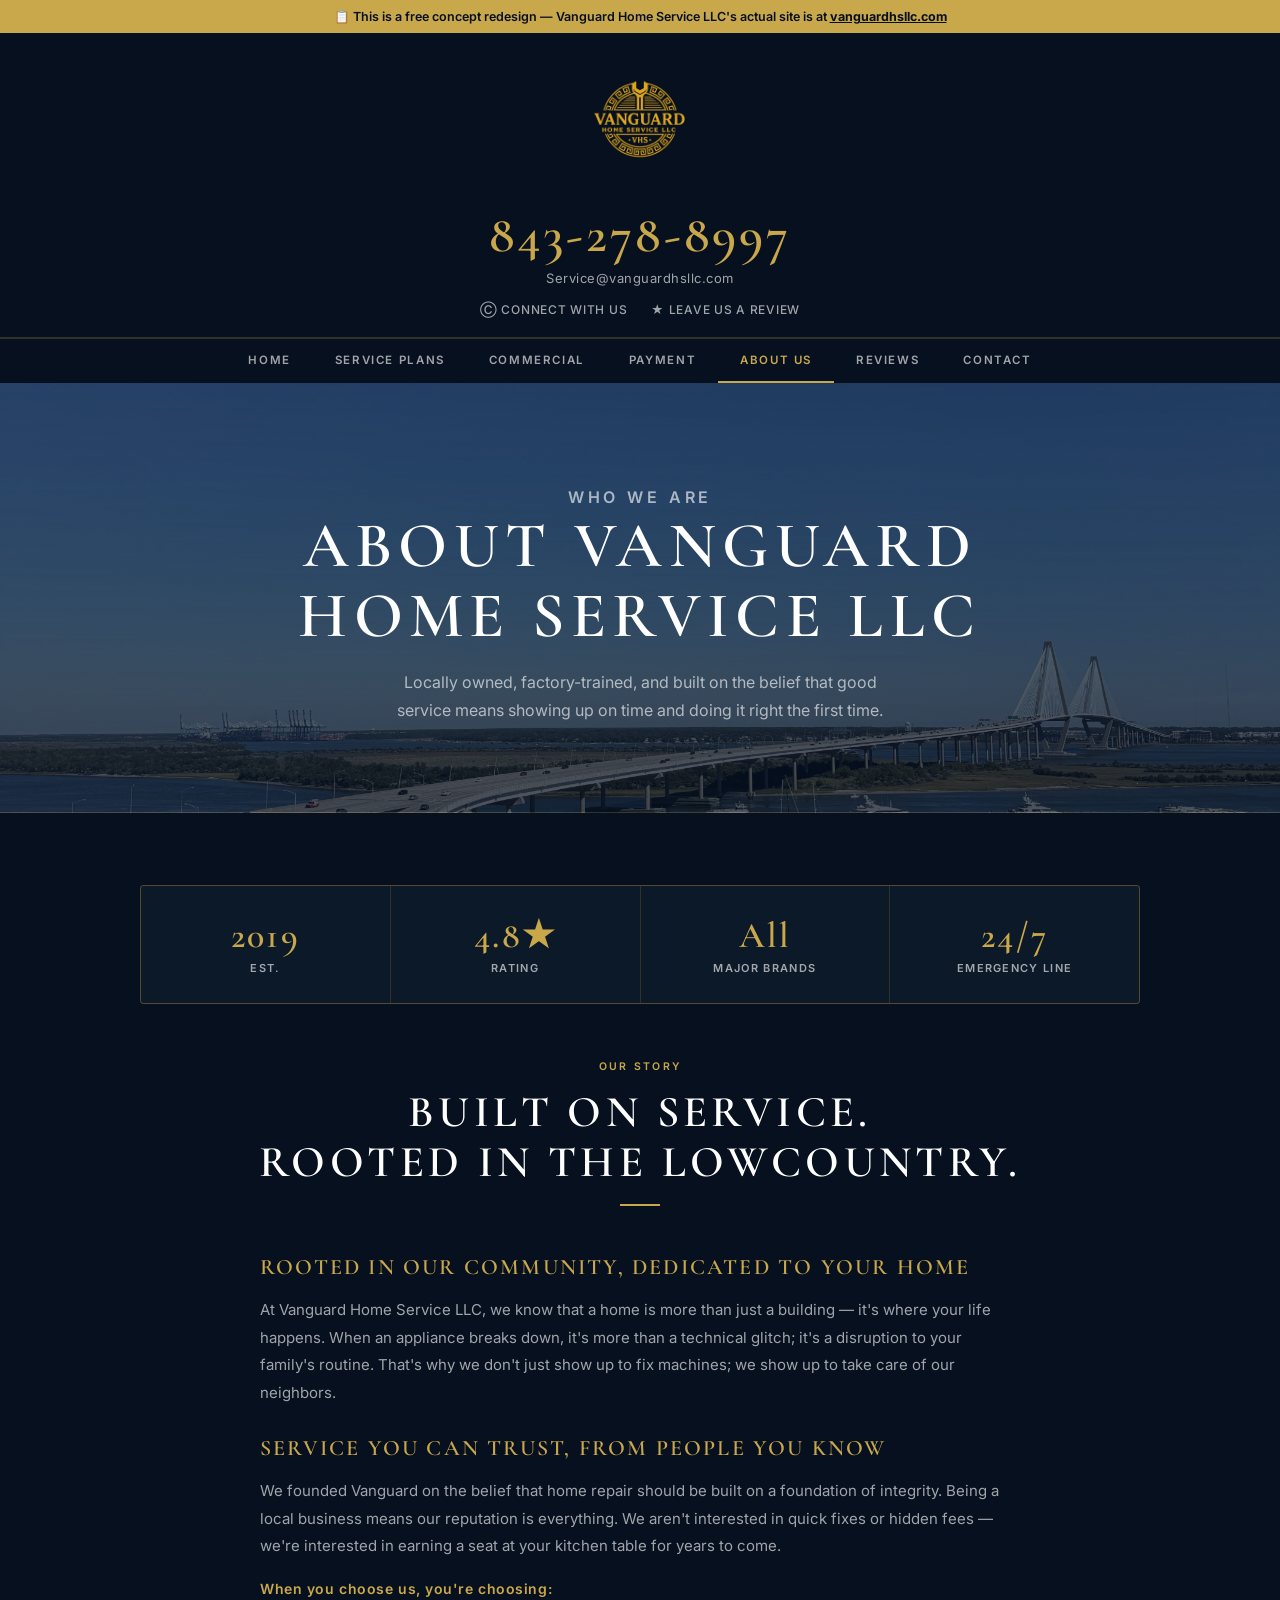
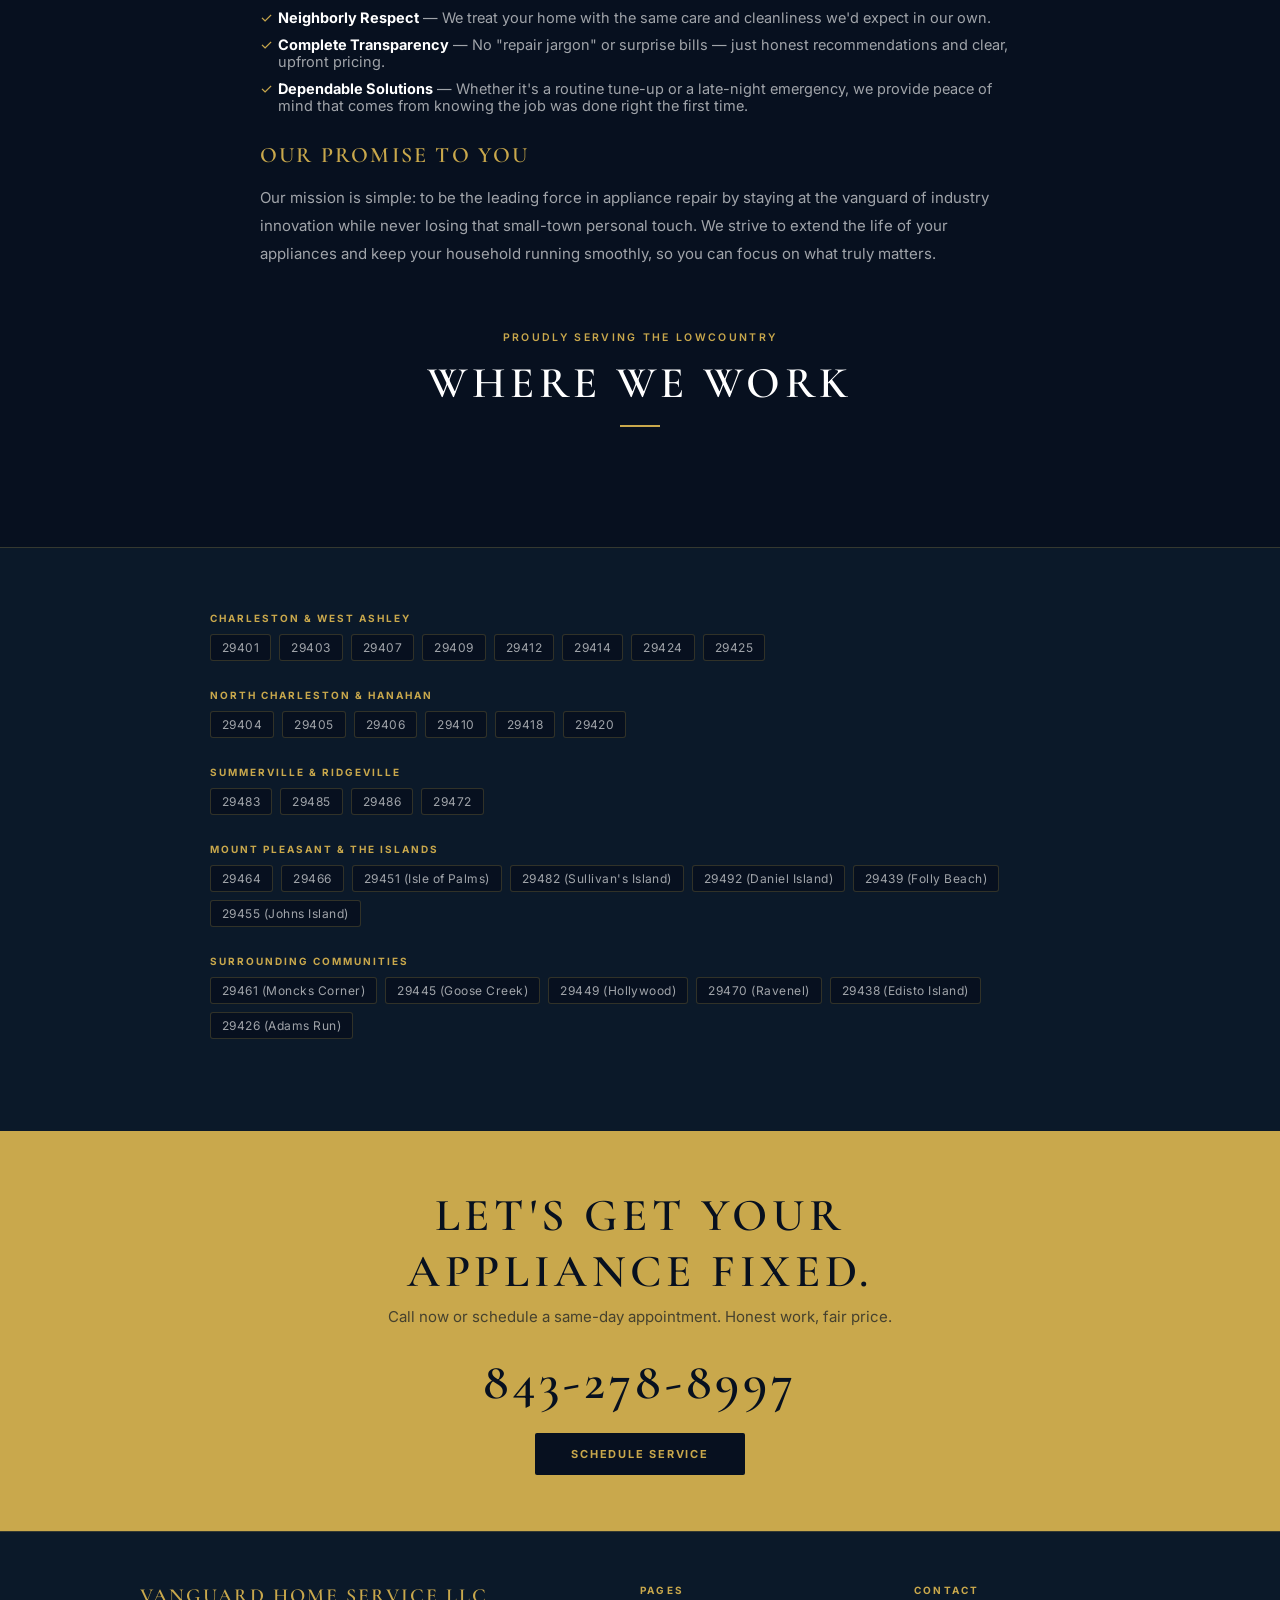
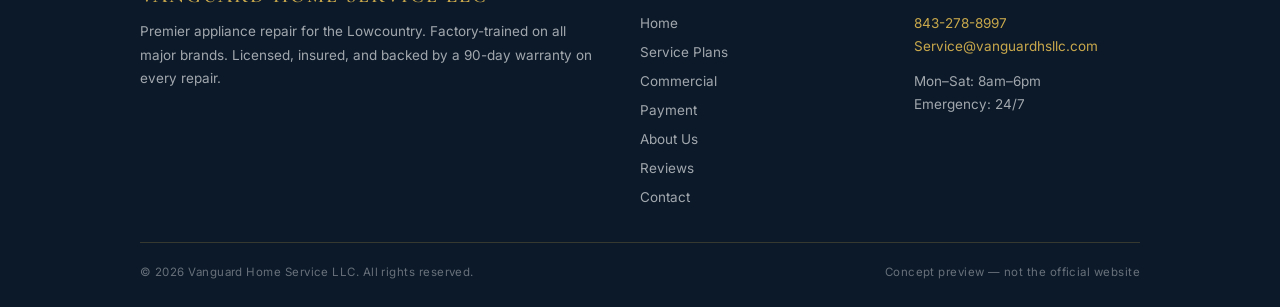
==== commit 8b5eae04: "fix: larger phone number, remove phone from nav bar" ====
--- a/about.html
+++ b/about.html
@@ -36,7 +36,6 @@
     <a href="about.html" class="active">About Us</a>
     <a href="reviews.html">Reviews</a>
     <a href="contact.html">Contact</a>
-    <a href="tel:8432788997" class="nav-cta">843-278-8997</a>
   </div>
   <button class="hamburger" id="hamburger" aria-label="Open menu"><span></span><span></span><span></span></button>
 </nav>
--- a/css/shared.css
+++ b/css/shared.css
@@ -7,7 +7,6 @@
   --navy-light: #0f2035;
   --gold: #c9a84c;
   --gold-light: #e2c070;
-  --gold-pale: rgba(201,168,76,0.12);
   --gold-border: rgba(201,168,76,0.22);
   --white: #ffffff;
   --muted: rgba(255,255,255,0.62);
@@ -15,520 +14,198 @@
 }
 
 html { scroll-behavior: smooth; }
-
-body {
-  font-family: 'Inter', sans-serif;
-  background: var(--bg);
-  color: var(--white);
-  font-size: 16px;
-  -webkit-font-smoothing: antialiased;
-}
-
+body { font-family: 'Inter', sans-serif; background: var(--bg); color: var(--white); font-size: 16px; -webkit-font-smoothing: antialiased; }
 a { text-decoration: none; }
 
-/* ── CONCEPT BANNER ── */
-.concept-banner {
-  background: var(--gold);
-  color: #07101f;
-  text-align: center;
-  padding: 9px 20px;
-  font-size: 12.5px;
-  font-weight: 600;
-  letter-spacing: 0.01em;
-}
+/* CONCEPT BANNER */
+.concept-banner { background: var(--gold); color: #07101f; text-align: center; padding: 9px 20px; font-size: 12.5px; font-weight: 600; }
 .concept-banner a { color: #07101f; text-decoration: underline; font-weight: 700; }
 
-/* ── HEADER ── */
-.site-header {
-  background: var(--bg);
-  border-bottom: 1px solid var(--gold-border);
-  padding: 28px 24px 0;
-  text-align: center;
-}
+/* HEADER */
+.site-header { background: var(--bg); border-bottom: 1px solid var(--gold-border); padding: 28px 24px 0; text-align: center; }
 .header-logo { display: inline-block; margin-bottom: 18px; }
 .header-logo img { height: 120px; width: auto; display: block; }
 .header-contact { margin-bottom: 16px; }
-.header-phone {
-  font-family: 'Cormorant Garamond', serif;
-  font-size: 28px;
-  font-weight: 600;
-  color: var(--gold);
-  letter-spacing: 0.06em;
-  display: block;
-  margin-bottom: 4px;
-}
+.header-phone { font-family: 'Cormorant Garamond', serif; font-size: 52px; font-weight: 600; color: var(--gold); letter-spacing: 0.06em; display: block; margin-bottom: 4px; }
 .header-email { font-size: 13px; color: var(--muted); letter-spacing: 0.04em; display: block; }
-.header-social {
-  display: flex;
-  justify-content: center;
-  gap: 24px;
-  margin-bottom: 20px;
-  font-size: 12px;
-  font-weight: 500;
-  letter-spacing: 0.06em;
-  text-transform: uppercase;
-  color: var(--muted);
-}
+.header-social { display: flex; justify-content: center; gap: 24px; margin-bottom: 20px; font-size: 12px; font-weight: 500; letter-spacing: 0.06em; text-transform: uppercase; color: var(--muted); }
 .header-social a { color: var(--muted); transition: color 0.15s; display: flex; align-items: center; gap: 6px; }
 .header-social a:hover { color: var(--gold); }
 
-/* ── NAV ── */
-nav {
-  display: flex;
-  justify-content: center;
-  align-items: center;
-  border-top: 1px solid var(--gold-border);
-  background: var(--bg);
-  flex-wrap: wrap;
-}
-nav a {
-  display: block;
-  padding: 14px 22px;
-  font-size: 11.5px;
-  font-weight: 600;
-  letter-spacing: 0.14em;
-  text-transform: uppercase;
-  color: var(--muted);
-  border-bottom: 2px solid transparent;
-  transition: color 0.15s, border-color 0.15s;
-}
+/* NAV */
+nav { display: flex; align-items: center; border-top: 1px solid var(--gold-border); background: var(--bg); }
+.nav-links-wrap { display: flex; align-items: center; flex-wrap: wrap; justify-content: center; flex: 1; }
+nav a { display: block; padding: 14px 22px; font-size: 11.5px; font-weight: 600; letter-spacing: 0.14em; text-transform: uppercase; color: var(--muted); border-bottom: 2px solid transparent; transition: color 0.15s, border-color 0.15s; }
 nav a:hover { color: var(--gold); }
 nav a.active { color: var(--gold); border-bottom-color: var(--gold); }
-nav a.nav-cta {
-  background: var(--gold);
-  color: var(--bg);
-  margin-left: 12px;
-  border-bottom: 2px solid transparent;
-  border-radius: 2px;
-  padding: 10px 20px;
-  margin-top: 6px;
-  margin-bottom: 6px;
-  font-size: 11px;
-}
+nav a.nav-cta { background: var(--gold); color: var(--bg); margin-left: 12px; border-bottom: 2px solid transparent; border-radius: 2px; padding: 10px 20px; margin-top: 6px; margin-bottom: 6px; font-size: 11px; }
 nav a.nav-cta:hover { background: var(--gold-light); }
 
-/* ── PAGE HERO ── */
-.page-hero {
-  background: var(--navy);
-  border-bottom: 1px solid var(--gold-border);
-  padding: 72px 24px 64px;
-  text-align: center;
-}
-.page-eyebrow {
-  font-size: 10.5px;
-  font-weight: 600;
-  letter-spacing: 0.24em;
-  text-transform: uppercase;
-  color: var(--gold);
-  margin-bottom: 16px;
-}
-.page-hero h1 {
-  font-family: 'Cormorant Garamond', serif;
-  font-size: clamp(36px, 6vw, 64px);
-  font-weight: 600;
-  letter-spacing: 0.1em;
-  text-transform: uppercase;
-  color: var(--white);
-  line-height: 1.1;
-  margin-bottom: 16px;
-}
-.page-hero p {
-  font-size: 16px;
-  color: var(--muted);
-  max-width: 520px;
-  margin: 0 auto;
-  line-height: 1.75;
-}
-
-/* ── SECTIONS ── */
+/* HAMBURGER */
+.hamburger { display: none; flex-direction: column; gap: 5px; cursor: pointer; background: none; border: none; padding: 14px 20px; }
+.hamburger span { display: block; width: 22px; height: 2px; background: var(--gold); }
+.mobile-menu { display: none; background: var(--navy); border-top: 1px solid var(--gold-border); }
+.mobile-menu.open { display: block; }
+.mobile-menu ul { list-style: none; padding: 8px 0; }
+.mobile-menu ul li a { display: block; padding: 14px 24px; color: var(--muted); font-size: 12px; font-weight: 600; letter-spacing: 0.12em; text-transform: uppercase; border-bottom: 1px solid var(--gold-border); transition: color 0.15s; }
+.mobile-menu ul li:last-child a { border-bottom: none; }
+.mobile-menu ul li a.active, .mobile-menu ul li a:hover { color: var(--gold); }
+
+/* PAGE HERO */
+.page-hero { background: var(--navy); border-bottom: 1px solid var(--gold-border); padding: 72px 24px 64px; text-align: center; }
+.page-eyebrow { font-size: 10.5px; font-weight: 600; letter-spacing: 0.24em; text-transform: uppercase; color: var(--gold); margin-bottom: 16px; }
+.page-hero h1 { font-family: 'Cormorant Garamond', serif; font-size: clamp(36px, 6vw, 64px); font-weight: 600; letter-spacing: 0.1em; text-transform: uppercase; color: var(--white); line-height: 1.1; margin-bottom: 16px; }
+.page-hero p { font-size: 16px; color: var(--muted); max-width: 520px; margin: 0 auto; line-height: 1.75; }
+
+/* HERO homepage */
+.hero { background: var(--navy); border-bottom: 1px solid var(--gold-border); padding: 80px 24px 72px; text-align: center; }
+.hero-eyebrow { font-size: 11px; font-weight: 600; letter-spacing: 0.22em; text-transform: uppercase; color: var(--gold); margin-bottom: 20px; }
+.hero h1 { font-family: 'Cormorant Garamond', serif; font-size: clamp(42px, 7vw, 80px); font-weight: 600; letter-spacing: 0.12em; text-transform: uppercase; color: var(--white); line-height: 1.08; margin-bottom: 20px; }
+.hero-sub { font-size: 16px; color: var(--muted); max-width: 540px; margin: 0 auto 40px; line-height: 1.75; }
+.hero-btn { display: inline-block; background: var(--gold); color: var(--bg); font-size: 11px; font-weight: 700; letter-spacing: 0.16em; text-transform: uppercase; padding: 16px 40px; border-radius: 2px; transition: background 0.15s; }
+.hero-btn:hover { background: var(--gold-light); }
+
+/* PREMIER PROVIDERS */
+.premier-section { background: var(--bg); border-bottom: 1px solid var(--gold-border); padding: 64px 24px; text-align: center; }
+.premier-eyebrow { font-size: 10px; font-weight: 600; letter-spacing: 0.26em; text-transform: uppercase; color: var(--muted2); margin-bottom: 40px; }
+.premier-cards { display: flex; justify-content: center; gap: 24px; margin-bottom: 40px; flex-wrap: wrap; }
+.premier-card { background: var(--navy); border: 1px solid var(--gold); border-radius: 4px; padding: 32px 48px; min-width: 240px; }
+.premier-card-name { font-family: 'Cormorant Garamond', serif; font-size: 30px; font-weight: 600; letter-spacing: 0.1em; text-transform: uppercase; color: var(--gold); margin-bottom: 6px; }
+.premier-card-label { font-size: 10px; font-weight: 600; letter-spacing: 0.2em; text-transform: uppercase; color: var(--muted2); }
+.brand-list-text { font-size: 11.5px; font-weight: 600; letter-spacing: 0.2em; text-transform: uppercase; color: var(--gold); margin-bottom: 32px; line-height: 2; }
+
+/* TRUST BAR */
+.trust-bar { background: var(--navy-light); border-bottom: 1px solid var(--gold-border); padding: 20px 24px; }
+.trust-inner { max-width: 900px; margin: 0 auto; display: flex; justify-content: center; gap: 40px; flex-wrap: wrap; }
+.trust-item { display: flex; align-items: center; gap: 8px; font-size: 11.5px; font-weight: 600; letter-spacing: 0.1em; text-transform: uppercase; color: var(--muted); }
+.trust-check { color: var(--gold); }
+
+/* SERVICE AREA */
+.area-section { background: var(--navy); border-top: 1px solid var(--gold-border); border-bottom: 1px solid var(--gold-border); padding: 64px 24px; text-align: center; }
+.area-inner { max-width: 800px; margin: 0 auto; }
+.area-sub { font-size: 15px; color: var(--muted); line-height: 1.7; margin-bottom: 36px; }
+.cities-wrap { display: flex; flex-wrap: wrap; justify-content: center; gap: 10px; }
+.city-chip { background: var(--bg); border: 1px solid var(--gold-border); border-radius: 3px; padding: 7px 16px; font-size: 12.5px; color: var(--muted); letter-spacing: 0.06em; }
+
+/* SECTIONS */
 .section { padding: 72px 24px; }
 .section-inner { max-width: 1000px; margin: 0 auto; }
-.section-eyebrow {
-  font-size: 10.5px;
-  font-weight: 600;
-  letter-spacing: 0.22em;
-  text-transform: uppercase;
-  color: var(--gold);
-  text-align: center;
-  margin-bottom: 14px;
-}
-.section-title {
-  font-family: 'Cormorant Garamond', serif;
-  font-size: clamp(28px, 4vw, 44px);
-  font-weight: 600;
-  letter-spacing: 0.1em;
-  text-transform: uppercase;
-  color: var(--white);
-  text-align: center;
-  margin-bottom: 16px;
-  line-height: 1.15;
-}
+.section-eyebrow { font-size: 10.5px; font-weight: 600; letter-spacing: 0.22em; text-transform: uppercase; color: var(--gold); text-align: center; margin-bottom: 14px; }
+.section-title { font-family: 'Cormorant Garamond', serif; font-size: clamp(28px, 4vw, 44px); font-weight: 600; letter-spacing: 0.1em; text-transform: uppercase; color: var(--white); text-align: center; margin-bottom: 16px; line-height: 1.15; }
 .gold-rule { width: 40px; height: 2px; background: var(--gold); margin: 0 auto 48px; }
 
-/* ── PLAN CARDS ── */
-.plans-grid {
-  display: grid;
-  grid-template-columns: repeat(3, 1fr);
-  gap: 20px;
-  align-items: start;
-}
-.plan-card {
-  background: var(--navy);
-  border: 1px solid var(--gold-border);
-  border-radius: 4px;
-  padding: 36px 28px;
-  position: relative;
-  display: flex;
-  flex-direction: column;
-}
-.plan-card--featured {
-  border-color: var(--gold);
-  background: var(--navy-light);
-}
-.plan-badge {
-  position: absolute;
-  top: -13px;
-  left: 50%;
-  transform: translateX(-50%);
-  background: var(--gold);
-  color: var(--bg);
-  font-size: 10px;
-  font-weight: 700;
-  letter-spacing: 0.14em;
-  text-transform: uppercase;
-  padding: 4px 16px;
-  border-radius: 20px;
-  white-space: nowrap;
-}
-.plan-tier-name {
-  font-family: 'Cormorant Garamond', serif;
-  font-size: 30px;
-  font-weight: 600;
-  letter-spacing: 0.1em;
-  text-transform: uppercase;
-  color: var(--gold);
-  margin-bottom: 4px;
-}
+/* PLAN CARDS */
+.plans-grid { display: grid; grid-template-columns: repeat(3, 1fr); gap: 20px; align-items: start; }
+.plan-card { background: var(--navy); border: 1px solid var(--gold-border); border-radius: 4px; padding: 36px 28px; position: relative; display: flex; flex-direction: column; }
+.plan-card--featured { border-color: var(--gold); background: var(--navy-light); }
+.plan-badge { position: absolute; top: -13px; left: 50%; transform: translateX(-50%); background: var(--gold); color: var(--bg); font-size: 10px; font-weight: 700; letter-spacing: 0.14em; text-transform: uppercase; padding: 4px 16px; border-radius: 20px; white-space: nowrap; }
+.plan-tier-name { font-family: 'Cormorant Garamond', serif; font-size: 30px; font-weight: 600; letter-spacing: 0.1em; text-transform: uppercase; color: var(--gold); margin-bottom: 4px; }
 .plan-subtitle { font-size: 11.5px; color: var(--muted2); letter-spacing: 0.1em; text-transform: uppercase; margin-bottom: 20px; }
-.plan-price {
-  font-family: 'Cormorant Garamond', serif;
-  font-size: 52px;
-  font-weight: 600;
-  color: var(--white);
-  line-height: 1;
-  margin-bottom: 12px;
-}
+.plan-price { font-family: 'Cormorant Garamond', serif; font-size: 52px; font-weight: 600; color: var(--white); line-height: 1; margin-bottom: 12px; }
 .plan-price span { font-size: 16px; font-family: 'Inter', sans-serif; font-weight: 400; color: var(--muted); vertical-align: bottom; }
 .plan-desc { font-size: 13.5px; color: var(--muted); line-height: 1.6; margin-bottom: 20px; }
 .plan-divider { height: 1px; background: var(--gold-border); margin-bottom: 20px; }
 .plan-features { list-style: none; display: flex; flex-direction: column; gap: 11px; margin-bottom: 28px; flex: 1; }
-.plan-features li {
-  font-size: 13.5px;
-  color: var(--muted);
-  line-height: 1.55;
-  padding-left: 16px;
-  position: relative;
-}
+.plan-features li { font-size: 13.5px; color: var(--muted); line-height: 1.55; padding-left: 16px; position: relative; }
 .plan-features li::before { content: "✦"; color: var(--gold); font-size: 8px; position: absolute; left: 0; top: 4px; }
 .plan-features li strong { color: var(--white); font-weight: 600; }
-.plan-btn {
-  display: block;
-  background: var(--gold);
-  color: var(--bg);
-  text-align: center;
-  font-size: 11px;
-  font-weight: 700;
-  letter-spacing: 0.16em;
-  text-transform: uppercase;
-  padding: 14px;
-  border-radius: 2px;
-  transition: background 0.15s;
-  margin-top: auto;
-}
+.plan-btn { display: block; background: var(--gold); color: var(--bg); text-align: center; font-size: 11px; font-weight: 700; letter-spacing: 0.16em; text-transform: uppercase; padding: 14px; border-radius: 2px; transition: background 0.15s; margin-top: auto; }
 .plan-btn:hover { background: var(--gold-light); }
 
-/* ── WHY CARDS ── */
+/* WHY CARDS */
 .why-grid { display: grid; grid-template-columns: repeat(3, 1fr); gap: 20px; }
-.why-card {
-  background: var(--navy);
-  border: 1px solid var(--gold-border);
-  border-radius: 4px;
-  padding: 32px 28px;
-}
+.why-card { background: var(--navy); border: 1px solid var(--gold-border); border-radius: 4px; padding: 32px 28px; }
 .why-icon { font-size: 24px; margin-bottom: 14px; }
-.why-card h3 {
-  font-family: 'Cormorant Garamond', serif;
-  font-size: 20px;
-  font-weight: 600;
-  letter-spacing: 0.1em;
-  text-transform: uppercase;
-  color: var(--gold);
-  margin-bottom: 10px;
-}
+.why-card h3 { font-family: 'Cormorant Garamond', serif; font-size: 20px; font-weight: 600; letter-spacing: 0.1em; text-transform: uppercase; color: var(--gold); margin-bottom: 10px; }
 .why-card p { font-size: 14px; color: var(--muted); line-height: 1.7; }
 
-/* ── REVIEW CARDS ── */
+/* REVIEW CARDS */
 .reviews-grid { display: grid; grid-template-columns: repeat(2, 1fr); gap: 20px; }
-.review-card {
-  background: var(--navy);
-  border: 1px solid var(--gold-border);
-  border-radius: 4px;
-  padding: 28px;
-}
+.review-card { background: var(--navy); border: 1px solid var(--gold-border); border-radius: 4px; padding: 28px; }
 .review-stars { color: var(--gold); font-size: 14px; letter-spacing: 3px; margin-bottom: 12px; }
 .review-text { font-size: 14.5px; color: var(--muted); line-height: 1.75; font-style: italic; margin-bottom: 20px; }
 .review-author { border-top: 1px solid var(--gold-border); padding-top: 16px; }
 .review-name { font-size: 12.5px; font-weight: 600; color: var(--white); letter-spacing: 0.08em; text-transform: uppercase; margin-bottom: 3px; }
 .review-meta { font-size: 12px; color: var(--muted2); letter-spacing: 0.06em; }
 
-/* ── SERVE CARDS ── */
+/* SERVE CARDS */
 .serve-grid { display: grid; grid-template-columns: repeat(2, 1fr); gap: 20px; margin-bottom: 56px; }
-.serve-card {
-  background: var(--navy);
-  border: 1px solid var(--gold-border);
-  border-radius: 4px;
-  padding: 32px 28px;
-}
+.serve-card { background: var(--navy); border: 1px solid var(--gold-border); border-radius: 4px; padding: 32px 28px; }
 .serve-icon { font-size: 26px; margin-bottom: 14px; }
-.serve-card h3 {
-  font-family: 'Cormorant Garamond', serif;
-  font-size: 20px;
-  font-weight: 600;
-  letter-spacing: 0.1em;
-  text-transform: uppercase;
-  color: var(--gold);
-  margin-bottom: 10px;
-}
+.serve-card h3 { font-family: 'Cormorant Garamond', serif; font-size: 20px; font-weight: 600; letter-spacing: 0.1em; text-transform: uppercase; color: var(--gold); margin-bottom: 10px; }
 .serve-card p { font-size: 14px; color: var(--muted); line-height: 1.7; }
 
-/* ── FEATURES LIST ── */
+/* FEATURES LIST */
 .features-list { list-style: none; max-width: 680px; display: flex; flex-direction: column; gap: 13px; margin: 0 auto 48px; }
-.features-list li {
-  display: flex;
-  gap: 12px;
-  align-items: flex-start;
-  font-size: 15px;
-  color: var(--muted);
-  line-height: 1.6;
-}
+.features-list li { display: flex; gap: 12px; align-items: flex-start; font-size: 15px; color: var(--muted); line-height: 1.6; }
 .features-list li::before { content: "✦"; color: var(--gold); font-size: 10px; margin-top: 4px; flex-shrink: 0; }
 .features-list li strong { color: var(--white); }
 
-/* ── ZIP AREA ── */
+/* ZIP AREA */
 .zip-section { background: var(--navy); border-top: 1px solid var(--gold-border); padding: 64px 24px; }
 .zip-inner { max-width: 860px; margin: 0 auto; }
 .zip-group { margin-bottom: 28px; }
-.zip-group h4 {
-  font-size: 10px;
-  font-weight: 700;
-  letter-spacing: 0.2em;
-  text-transform: uppercase;
-  color: var(--gold);
-  margin-bottom: 10px;
-}
+.zip-group h4 { font-size: 10px; font-weight: 700; letter-spacing: 0.2em; text-transform: uppercase; color: var(--gold); margin-bottom: 10px; }
 .zip-chips { display: flex; flex-wrap: wrap; gap: 8px; }
-.zip-chip {
-  background: var(--bg);
-  border: 1px solid var(--gold-border);
-  border-radius: 3px;
-  padding: 5px 11px;
-  font-size: 12px;
-  color: var(--muted);
-  letter-spacing: 0.04em;
-}
-
-/* ── FORM ── */
+.zip-chip { background: var(--bg); border: 1px solid var(--gold-border); border-radius: 3px; padding: 5px 11px; font-size: 12px; color: var(--muted); letter-spacing: 0.04em; }
+
+/* FORM */
 .form-wrap { max-width: 640px; margin: 0 auto; }
 .form-group { margin-bottom: 20px; }
-.form-group label {
-  display: block;
-  font-size: 10.5px;
-  font-weight: 600;
-  letter-spacing: 0.16em;
-  text-transform: uppercase;
-  color: var(--gold);
-  margin-bottom: 7px;
-}
-.form-group input,
-.form-group select,
-.form-group textarea {
-  width: 100%;
-  background: var(--navy);
-  border: 1px solid var(--gold-border);
-  color: var(--white);
-  font-family: 'Inter', sans-serif;
-  font-size: 15px;
-  padding: 12px 16px;
-  border-radius: 3px;
-  outline: none;
-  transition: border-color 0.15s;
-}
-.form-group input:focus,
-.form-group select:focus,
-.form-group textarea:focus { border-color: var(--gold); }
+.form-group label { display: block; font-size: 10.5px; font-weight: 600; letter-spacing: 0.16em; text-transform: uppercase; color: var(--gold); margin-bottom: 7px; }
+.form-group input, .form-group select, .form-group textarea { width: 100%; background: var(--navy); border: 1px solid var(--gold-border); color: var(--white); font-family: 'Inter', sans-serif; font-size: 15px; padding: 12px 16px; border-radius: 3px; outline: none; transition: border-color 0.15s; }
+.form-group input:focus, .form-group select:focus, .form-group textarea:focus { border-color: var(--gold); }
 .form-group select option { background: var(--navy); }
 .form-group textarea { resize: vertical; min-height: 120px; }
 .form-row { display: grid; grid-template-columns: 1fr 1fr; gap: 16px; }
-.form-submit {
-  width: 100%;
-  background: var(--gold);
-  color: var(--bg);
-  font-family: 'Inter', sans-serif;
-  font-size: 11px;
-  font-weight: 700;
-  letter-spacing: 0.16em;
-  text-transform: uppercase;
-  padding: 16px;
-  border: none;
-  border-radius: 2px;
-  cursor: pointer;
-  transition: background 0.15s;
-  margin-top: 8px;
-}
+.form-submit { width: 100%; background: var(--gold); color: var(--bg); font-family: 'Inter', sans-serif; font-size: 11px; font-weight: 700; letter-spacing: 0.16em; text-transform: uppercase; padding: 16px; border: none; border-radius: 2px; cursor: pointer; transition: background 0.15s; margin-top: 8px; }
 .form-submit:hover { background: var(--gold-light); }
 
-/* ── CONTACT INFO ── */
+/* CONTACT */
 .contact-grid { display: grid; grid-template-columns: 1fr 1.4fr; gap: 64px; align-items: start; }
 .contact-info-block { margin-bottom: 28px; }
-.contact-label {
-  font-size: 10px;
-  font-weight: 700;
-  letter-spacing: 0.2em;
-  text-transform: uppercase;
-  color: var(--gold);
-  margin-bottom: 6px;
-}
+.contact-label { font-size: 10px; font-weight: 700; letter-spacing: 0.2em; text-transform: uppercase; color: var(--gold); margin-bottom: 6px; }
 .contact-info-block p { font-size: 15px; color: var(--muted); line-height: 1.65; }
 .contact-info-block a { color: var(--gold); }
-.big-phone {
-  font-family: 'Cormorant Garamond', serif;
-  font-size: clamp(28px, 4vw, 42px);
-  font-weight: 600;
-  color: var(--gold);
-  letter-spacing: 0.06em;
-  display: block;
-  margin-bottom: 24px;
-}
-
-/* ── PAYMENT CARD ── */
-.payment-card {
-  background: var(--navy);
-  border: 1px solid var(--gold-border);
-  border-radius: 4px;
-  padding: 40px;
-  max-width: 560px;
-  margin: 0 auto;
-}
-.payment-note {
-  font-size: 12.5px;
-  color: var(--muted2);
-  text-align: center;
-  margin-top: 16px;
-  line-height: 1.6;
-  letter-spacing: 0.03em;
-}
+.big-phone { font-family: 'Cormorant Garamond', serif; font-size: clamp(28px, 4vw, 42px); font-weight: 600; color: var(--gold); letter-spacing: 0.06em; display: block; margin-bottom: 24px; }
+
+/* PAYMENT */
+.payment-card { background: var(--navy); border: 1px solid var(--gold-border); border-radius: 4px; padding: 40px; max-width: 560px; margin: 0 auto; }
+.payment-note { font-size: 12.5px; color: var(--muted2); text-align: center; margin-top: 16px; line-height: 1.6; }
 .payment-note a { color: var(--gold); }
 
-/* ── STATS ── */
+/* STATS */
 .stats-grid { display: grid; grid-template-columns: repeat(4, 1fr); gap: 1px; background: var(--gold-border); border: 1px solid var(--gold-border); border-radius: 4px; overflow: hidden; margin-bottom: 56px; }
 .stat-item { background: var(--navy); padding: 28px 20px; text-align: center; }
-.stat-num {
-  font-family: 'Cormorant Garamond', serif;
-  font-size: 36px;
-  font-weight: 600;
-  color: var(--gold);
-  letter-spacing: 0.06em;
-  margin-bottom: 4px;
-}
+.stat-num { font-family: 'Cormorant Garamond', serif; font-size: 36px; font-weight: 600; color: var(--gold); letter-spacing: 0.06em; margin-bottom: 4px; }
 .stat-label { font-size: 11px; font-weight: 600; letter-spacing: 0.12em; text-transform: uppercase; color: var(--muted); }
 
-/* ── CTA STRIP ── */
-.cta-strip {
-  background: var(--gold);
-  padding: 56px 24px;
-  text-align: center;
-}
-.cta-strip h2 {
-  font-family: 'Cormorant Garamond', serif;
-  font-size: clamp(28px, 4vw, 46px);
-  font-weight: 600;
-  letter-spacing: 0.1em;
-  text-transform: uppercase;
-  color: var(--bg);
-  margin-bottom: 8px;
-}
+/* CTA STRIP */
+.cta-strip { background: var(--gold); padding: 56px 24px; text-align: center; }
+.cta-strip h2 { font-family: 'Cormorant Garamond', serif; font-size: clamp(28px, 4vw, 46px); font-weight: 600; letter-spacing: 0.1em; text-transform: uppercase; color: var(--bg); margin-bottom: 8px; }
 .cta-strip p { color: rgba(7,16,31,0.68); font-size: 15px; margin-bottom: 24px; }
-.cta-phone {
-  display: block;
-  font-family: 'Cormorant Garamond', serif;
-  font-size: clamp(32px, 5vw, 52px);
-  font-weight: 600;
-  color: var(--bg);
-  letter-spacing: 0.08em;
-  margin-bottom: 20px;
-  transition: opacity 0.15s;
-}
+.cta-phone { display: block; font-family: 'Cormorant Garamond', serif; font-size: clamp(32px, 5vw, 52px); font-weight: 600; color: var(--bg); letter-spacing: 0.08em; margin-bottom: 20px; transition: opacity 0.15s; }
 .cta-phone:hover { opacity: 0.75; }
-.cta-btn {
-  display: inline-block;
-  background: var(--bg);
-  color: var(--gold);
-  font-size: 11px;
-  font-weight: 700;
-  letter-spacing: 0.16em;
-  text-transform: uppercase;
-  padding: 14px 36px;
-  border-radius: 2px;
-  transition: background 0.15s;
-}
+.cta-btn { display: inline-block; background: var(--bg); color: var(--gold); font-size: 11px; font-weight: 700; letter-spacing: 0.16em; text-transform: uppercase; padding: 14px 36px; border-radius: 2px; transition: background 0.15s; }
 .cta-btn:hover { background: var(--navy); }
 
-/* ── FOOTER ── */
-footer {
-  background: var(--navy);
-  border-top: 1px solid var(--gold-border);
-  padding: 52px 24px 28px;
-}
+/* FOOTER */
+footer { background: var(--navy); border-top: 1px solid var(--gold-border); padding: 52px 24px 28px; }
 .footer-inner { max-width: 1000px; margin: 0 auto; }
 .footer-grid { display: grid; grid-template-columns: 2fr 1fr 1fr; gap: 48px; margin-bottom: 36px; }
-.footer-logo-text {
-  font-family: 'Cormorant Garamond', serif;
-  font-size: 20px;
-  font-weight: 600;
-  letter-spacing: 0.1em;
-  text-transform: uppercase;
-  color: var(--gold);
-  margin-bottom: 12px;
-  display: block;
-}
+.footer-logo-text { font-family: 'Cormorant Garamond', serif; font-size: 20px; font-weight: 600; letter-spacing: 0.1em; text-transform: uppercase; color: var(--gold); margin-bottom: 12px; display: block; }
 .footer-brand p { font-size: 13.5px; color: var(--muted); line-height: 1.75; }
-footer h4 {
-  font-size: 10px;
-  font-weight: 700;
-  letter-spacing: 0.22em;
-  text-transform: uppercase;
-  color: var(--gold);
-  margin-bottom: 16px;
-}
+footer h4 { font-size: 10px; font-weight: 700; letter-spacing: 0.22em; text-transform: uppercase; color: var(--gold); margin-bottom: 16px; }
 footer ul { list-style: none; display: flex; flex-direction: column; gap: 9px; }
 footer ul li a { font-size: 13.5px; color: var(--muted); transition: color 0.15s; }
 footer ul li a:hover { color: var(--gold); }
 .footer-info p { font-size: 13.5px; color: var(--muted); line-height: 1.7; }
 .footer-info a { color: var(--gold); }
 .footer-divider { border: none; border-top: 1px solid var(--gold-border); margin: 0 0 22px; }
-.footer-bottom {
-  display: flex;
-  justify-content: space-between;
-  align-items: center;
-  font-size: 11.5px;
-  color: var(--muted2);
-  letter-spacing: 0.04em;
-  gap: 12px;
-  flex-wrap: wrap;
-}
+.footer-bottom { display: flex; justify-content: space-between; align-items: center; font-size: 11.5px; color: var(--muted2); letter-spacing: 0.04em; gap: 12px; flex-wrap: wrap; }
 .footer-bottom a { color: var(--gold); }
 
-/* ── RESPONSIVE ── */
+/* RESPONSIVE */
 @media (max-width: 900px) {
   .plans-grid { grid-template-columns: 1fr; max-width: 480px; margin: 0 auto; }
   .why-grid { grid-template-columns: 1fr; }
@@ -539,37 +216,10 @@
   .footer-grid { grid-template-columns: 1fr; gap: 32px; }
 }
 @media (max-width: 768px) {
-  nav a { padding: 12px 14px; font-size: 10.5px; }
+  .nav-links-wrap { display: none; }
+  .hamburger { display: flex; }
+  nav { justify-content: flex-end; }
   .form-row { grid-template-columns: 1fr; }
   .footer-bottom { flex-direction: column; text-align: center; }
+  .premier-cards { flex-direction: column; align-items: center; }
 }
-
-/* ── HERO (homepage) ── */
-.hero { background: var(--navy); border-bottom: 1px solid var(--gold-border); padding: 80px 24px 72px; text-align: center; }
-.hero-eyebrow { font-size: 11px; font-weight: 600; letter-spacing: 0.22em; text-transform: uppercase; color: var(--gold); margin-bottom: 20px; }
-.hero h1 { font-family: 'Cormorant Garamond', serif; font-size: clamp(42px, 7vw, 80px); font-weight: 600; letter-spacing: 0.12em; text-transform: uppercase; color: var(--white); line-height: 1.08; margin-bottom: 20px; }
-.hero-sub { font-size: 16px; color: var(--muted); max-width: 540px; margin: 0 auto 40px; line-height: 1.75; }
-.hero-btn { display: inline-block; background: var(--gold); color: var(--bg); font-size: 11px; font-weight: 700; letter-spacing: 0.16em; text-transform: uppercase; padding: 16px 40px; border-radius: 2px; transition: background 0.15s; }
-.hero-btn:hover { background: var(--gold-light); }
-
-/* ── PREMIER PROVIDERS (homepage) ── */
-.premier-section { background: var(--bg); border-bottom: 1px solid var(--gold-border); padding: 64px 24px; text-align: center; }
-.premier-eyebrow { font-size: 10px; font-weight: 600; letter-spacing: 0.26em; text-transform: uppercase; color: var(--muted2); margin-bottom: 40px; }
-.premier-cards { display: flex; justify-content: center; gap: 24px; margin-bottom: 40px; flex-wrap: wrap; }
-.premier-card { background: var(--navy); border: 1px solid var(--gold); border-radius: 4px; padding: 32px 48px; min-width: 240px; }
-.premier-card-name { font-family: 'Cormorant Garamond', serif; font-size: 30px; font-weight: 600; letter-spacing: 0.1em; text-transform: uppercase; color: var(--gold); margin-bottom: 6px; }
-.premier-card-label { font-size: 10px; font-weight: 600; letter-spacing: 0.2em; text-transform: uppercase; color: var(--muted2); }
-.brand-list-text { font-size: 11.5px; font-weight: 600; letter-spacing: 0.2em; text-transform: uppercase; color: var(--gold); margin-bottom: 32px; line-height: 2; }
-
-/* ── TRUST BAR (homepage) ── */
-.trust-bar { background: var(--navy-light); border-bottom: 1px solid var(--gold-border); padding: 20px 24px; }
-.trust-inner { max-width: 900px; margin: 0 auto; display: flex; justify-content: center; gap: 40px; flex-wrap: wrap; }
-.trust-item { display: flex; align-items: center; gap: 8px; font-size: 11.5px; font-weight: 600; letter-spacing: 0.1em; text-transform: uppercase; color: var(--muted); }
-.trust-check { color: var(--gold); }
-
-/* ── SERVICE AREA (homepage) ── */
-.area-section { background: var(--navy); border-top: 1px solid var(--gold-border); border-bottom: 1px solid var(--gold-border); padding: 64px 24px; text-align: center; }
-.area-inner { max-width: 800px; margin: 0 auto; }
-.area-sub { font-size: 15px; color: var(--muted); line-height: 1.7; margin-bottom: 36px; }
-.cities-wrap { display: flex; flex-wrap: wrap; justify-content: center; gap: 10px; }
-.city-chip { background: var(--bg); border: 1px solid var(--gold-border); border-radius: 3px; padding: 7px 16px; font-size: 12.5px; color: var(--muted); letter-spacing: 0.06em; }
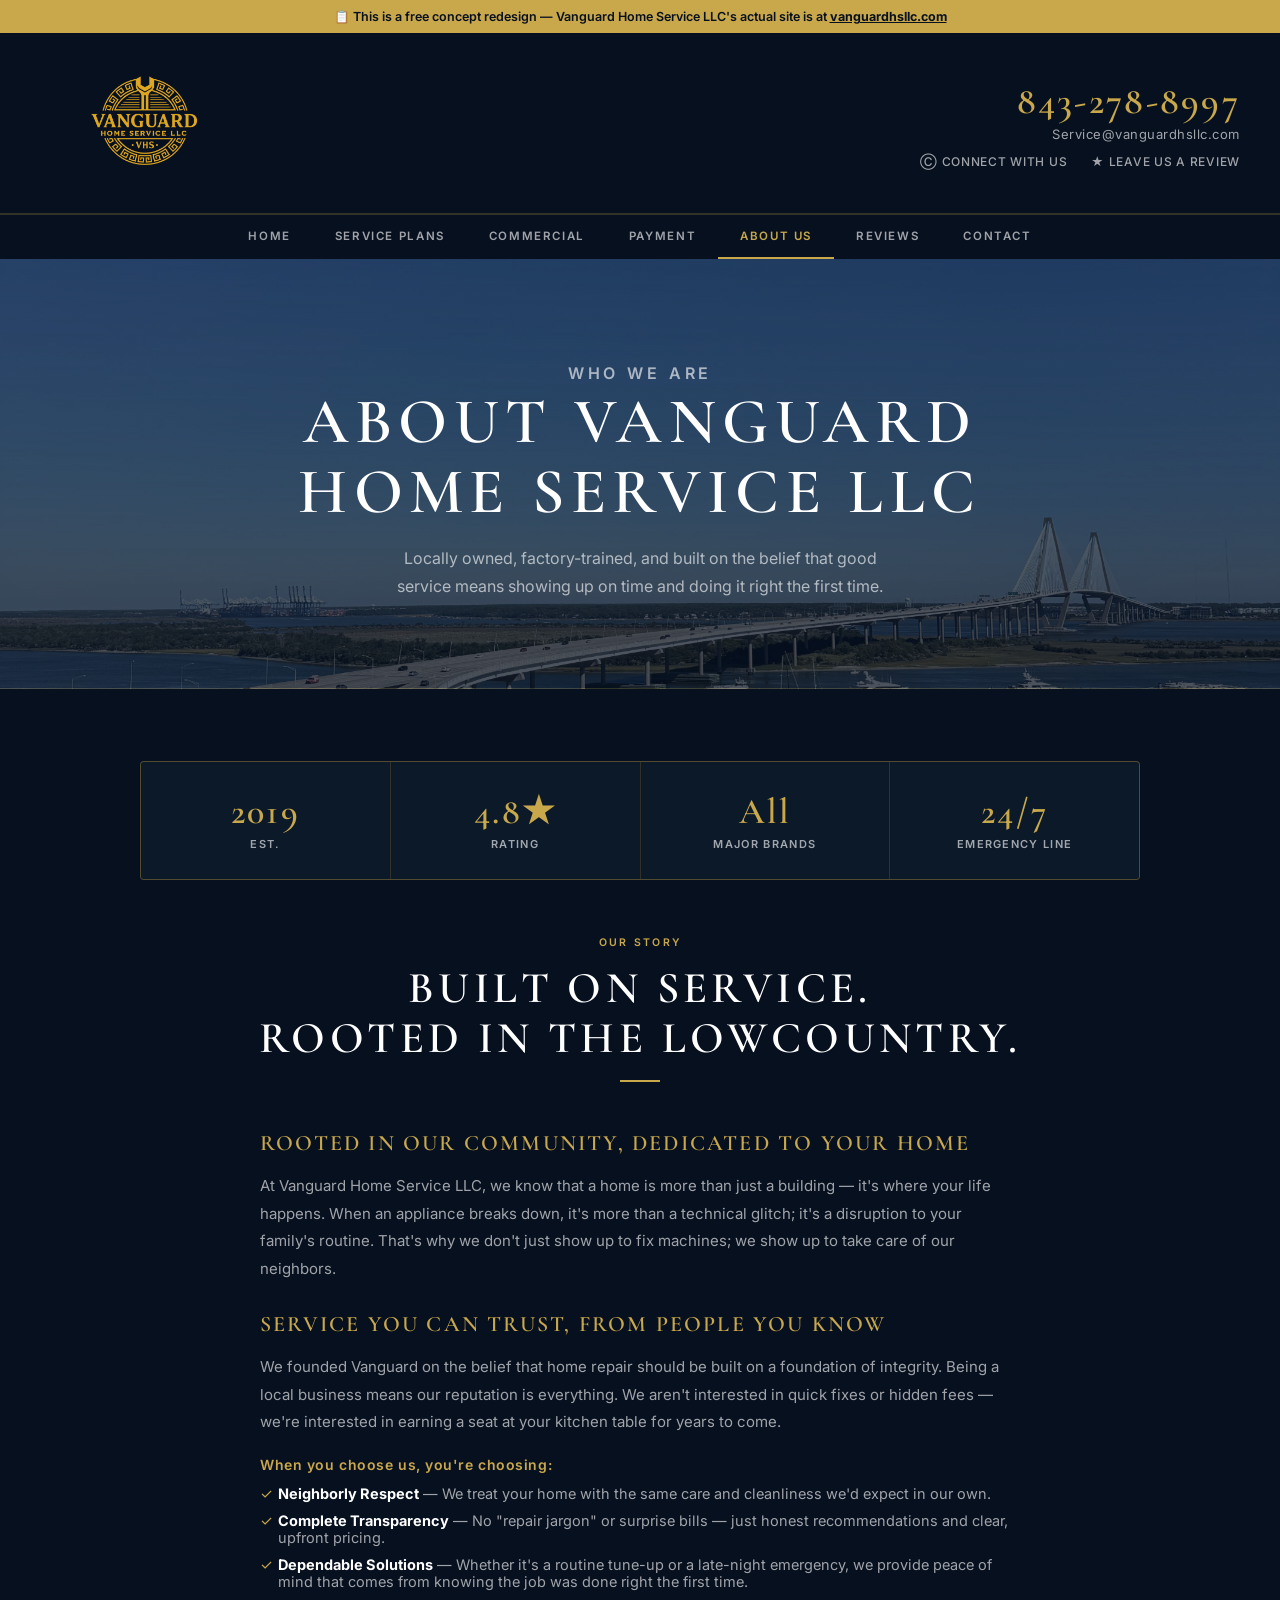
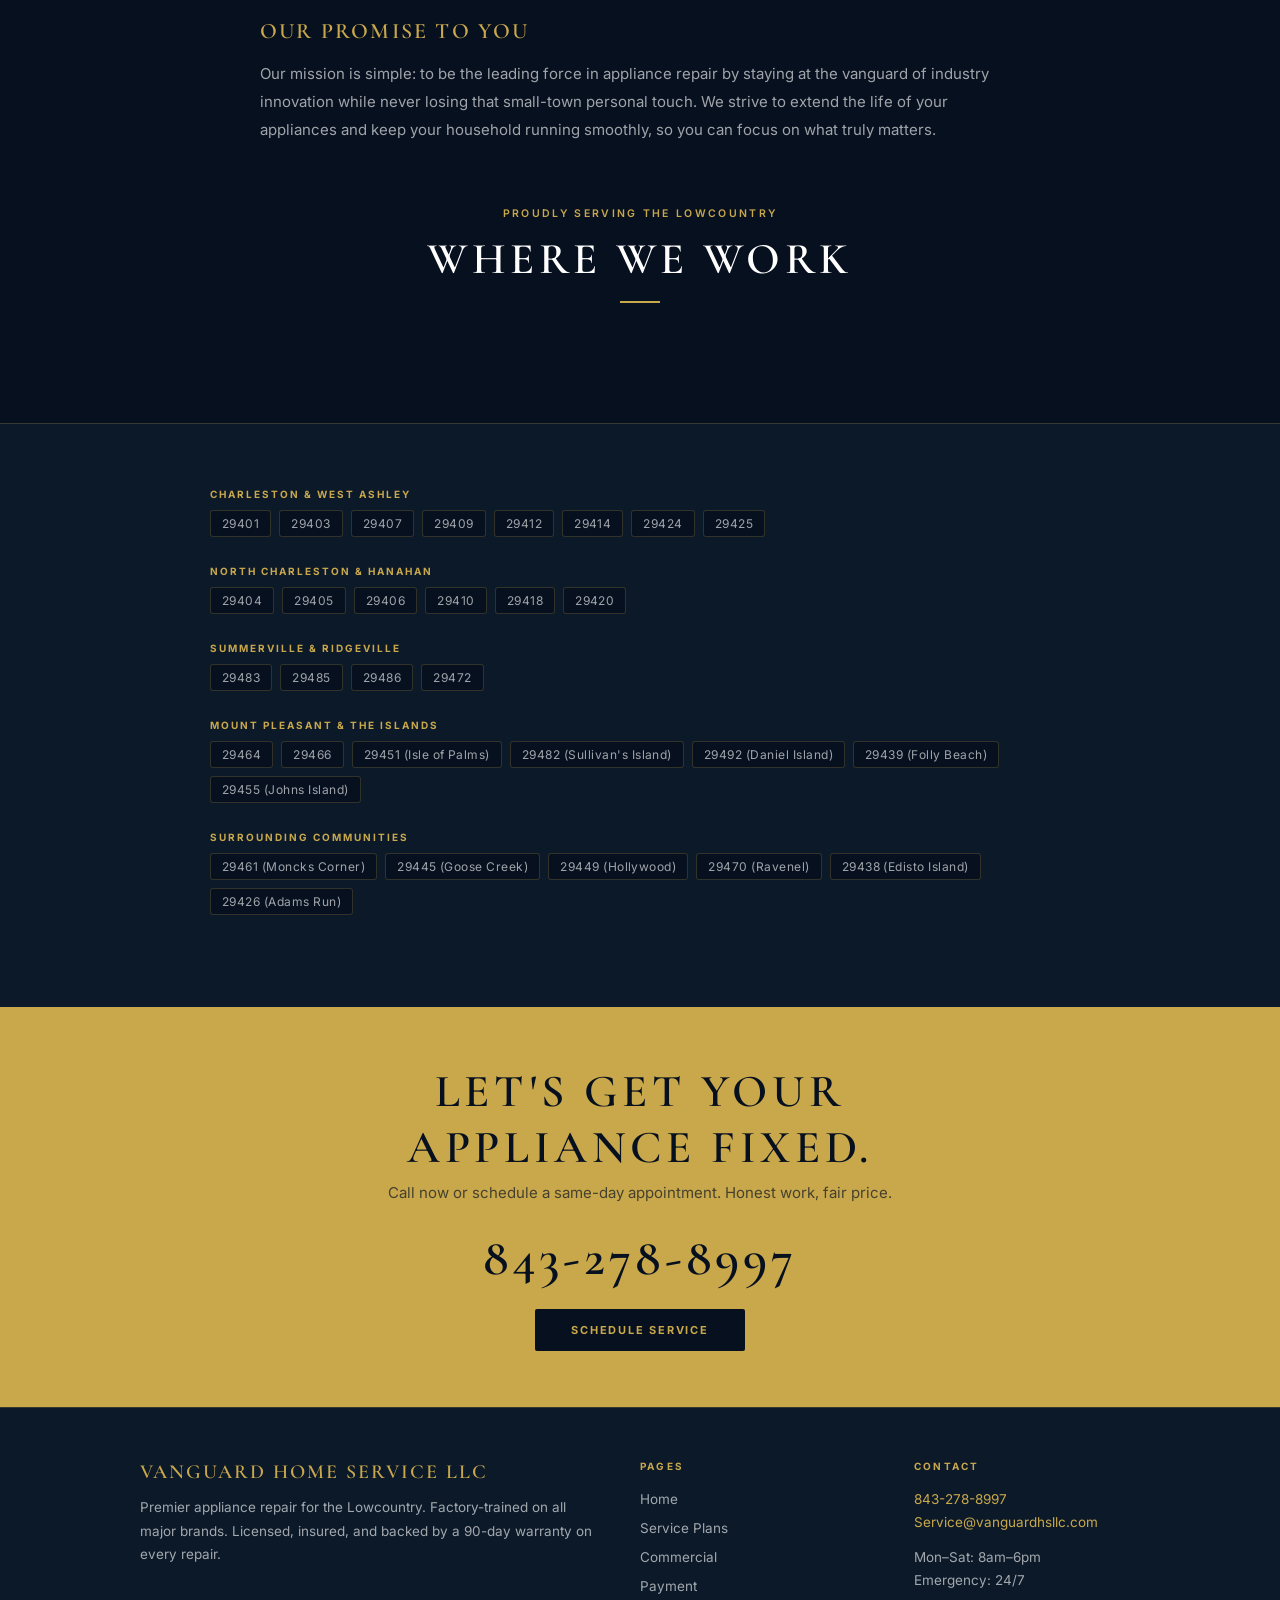
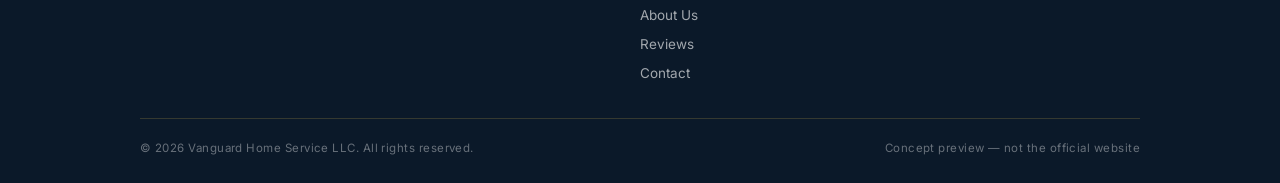
==== commit f2aab510: "fix: logo left, contact right in header on all pages" ====
--- a/about.html
+++ b/about.html
@@ -17,13 +17,15 @@
 
 <div class="site-header">
   <a href="index.html" class="header-logo"><img src="Vanguard-logo.avif" alt="Vanguard Home Service LLC"></a>
-  <div class="header-contact">
-    <a href="tel:8432788997" class="header-phone">843-278-8997</a>
-    <a href="mailto:Service@vanguardhsllc.com" class="header-email">Service@vanguardhsllc.com</a>
-  </div>
-  <div class="header-social">
-    <a href="#">&#9426; Connect with us</a>
-    <a href="#">&#9733; Leave us a review</a>
+  <div class="header-right">
+    <div class="header-contact">
+      <a href="tel:8432788997" class="header-phone">843-278-8997</a>
+      <a href="mailto:Service@vanguardhsllc.com" class="header-email">Service@vanguardhsllc.com</a>
+    </div>
+    <div class="header-social">
+      <a href="#">&#9426; Connect with us</a>
+      <a href="#">&#9733; Leave us a review</a>
+    </div>
   </div>
 </div>
 
--- a/css/shared.css
+++ b/css/shared.css
@@ -22,13 +22,14 @@
 .concept-banner a { color: #07101f; text-decoration: underline; font-weight: 700; }
 
 /* HEADER */
-.site-header { background: var(--bg); border-bottom: 1px solid var(--gold-border); padding: 28px 24px 0; text-align: center; }
-.header-logo { display: inline-block; margin-bottom: 18px; }
-.header-logo img { height: 120px; width: auto; display: block; }
-.header-contact { margin-bottom: 16px; }
-.header-phone { font-family: 'Cormorant Garamond', serif; font-size: 52px; font-weight: 600; color: var(--gold); letter-spacing: 0.06em; display: block; margin-bottom: 4px; }
-.header-email { font-size: 13px; color: var(--muted); letter-spacing: 0.04em; display: block; }
-.header-social { display: flex; justify-content: center; gap: 24px; margin-bottom: 20px; font-size: 12px; font-weight: 500; letter-spacing: 0.06em; text-transform: uppercase; color: var(--muted); }
+.site-header { background: var(--bg); border-bottom: 1px solid var(--gold-border); padding: 20px 40px; display: flex; align-items: center; justify-content: space-between; }
+.header-logo { display: inline-block; }
+.header-logo img { height: 140px; width: auto; display: block; }
+.header-right { text-align: right; display: flex; flex-direction: column; align-items: flex-end; justify-content: center; gap: 6px; }
+.header-contact { margin-bottom: 0; }
+.header-phone { font-family: 'Cormorant Garamond', serif; font-size: 38px; font-weight: 600; color: var(--gold); letter-spacing: 0.06em; display: block; margin-bottom: 2px; }
+.header-email { font-size: 13px; color: var(--muted); letter-spacing: 0.04em; display: block; margin-bottom: 6px; }
+.header-social { display: flex; justify-content: flex-end; gap: 24px; font-size: 12px; font-weight: 500; letter-spacing: 0.06em; text-transform: uppercase; color: var(--muted); margin-bottom: 0; }
 .header-social a { color: var(--muted); transition: color 0.15s; display: flex; align-items: center; gap: 6px; }
 .header-social a:hover { color: var(--gold); }
 
@@ -58,12 +59,25 @@
 .page-hero p { font-size: 16px; color: var(--muted); max-width: 520px; margin: 0 auto; line-height: 1.75; }
 
 /* HERO homepage */
-.hero { background: var(--navy); border-bottom: 1px solid var(--gold-border); padding: 80px 24px 72px; text-align: center; }
+.hero { border-bottom: 1px solid var(--gold-border); padding: 0; position: relative; overflow: hidden; }
+.hero-bg { position: absolute; inset: 0; background-size: cover; background-position: center; z-index: 0; }
+.hero-overlay { position: absolute; inset: 0; background: linear-gradient(to right, rgba(7,16,31,0.78) 50%, rgba(7,16,31,0.55) 100%); z-index: 1; }
+.hero-inner { position: relative; z-index: 2; max-width: 1100px; margin: 0 auto; padding: 80px 40px; display: grid; grid-template-columns: 1fr 1fr; gap: 48px; align-items: center; }
+.hero-left { text-align: left; }
+.hero-right { text-align: center; display: flex; flex-direction: column; align-items: center; justify-content: center; }
 .hero-eyebrow { font-size: 11px; font-weight: 600; letter-spacing: 0.22em; text-transform: uppercase; color: var(--gold); margin-bottom: 20px; }
-.hero h1 { font-family: 'Cormorant Garamond', serif; font-size: clamp(42px, 7vw, 80px); font-weight: 600; letter-spacing: 0.12em; text-transform: uppercase; color: var(--white); line-height: 1.08; margin-bottom: 20px; }
-.hero-sub { font-size: 16px; color: var(--muted); max-width: 540px; margin: 0 auto 40px; line-height: 1.75; }
+.hero h1 { font-family: 'Cormorant Garamond', serif; font-size: clamp(38px, 5vw, 68px); font-weight: 600; letter-spacing: 0.08em; text-transform: uppercase; color: var(--white); line-height: 1.08; margin-bottom: 20px; }
+.hero-sub { font-size: 16px; color: var(--muted); max-width: 480px; margin-bottom: 36px; line-height: 1.75; }
 .hero-btn { display: inline-block; background: var(--gold); color: var(--bg); font-size: 11px; font-weight: 700; letter-spacing: 0.16em; text-transform: uppercase; padding: 16px 40px; border-radius: 2px; transition: background 0.15s; }
 .hero-btn:hover { background: var(--gold-light); }
+.hero-phone-big { font-family: 'Cormorant Garamond', serif; font-size: clamp(48px, 6vw, 80px); font-weight: 600; color: var(--gold); letter-spacing: 0.04em; line-height: 1; white-space: nowrap; display: block; transition: opacity 0.15s; }
+.hero-phone-big:hover { opacity: 0.8; }
+.hero-phone-label { font-size: 11px; font-weight: 500; letter-spacing: 0.14em; text-transform: uppercase; color: var(--muted2); margin-top: 10px; }
+@media (max-width: 768px) {
+  .hero-inner { grid-template-columns: 1fr; padding: 64px 24px; gap: 40px; }
+  .hero-left { text-align: center; }
+  .hero-phone-big { font-size: clamp(40px, 10vw, 56px); }
+}
 
 /* PREMIER PROVIDERS */
 .premier-section { background: var(--bg); border-bottom: 1px solid var(--gold-border); padding: 64px 24px; text-align: center; }
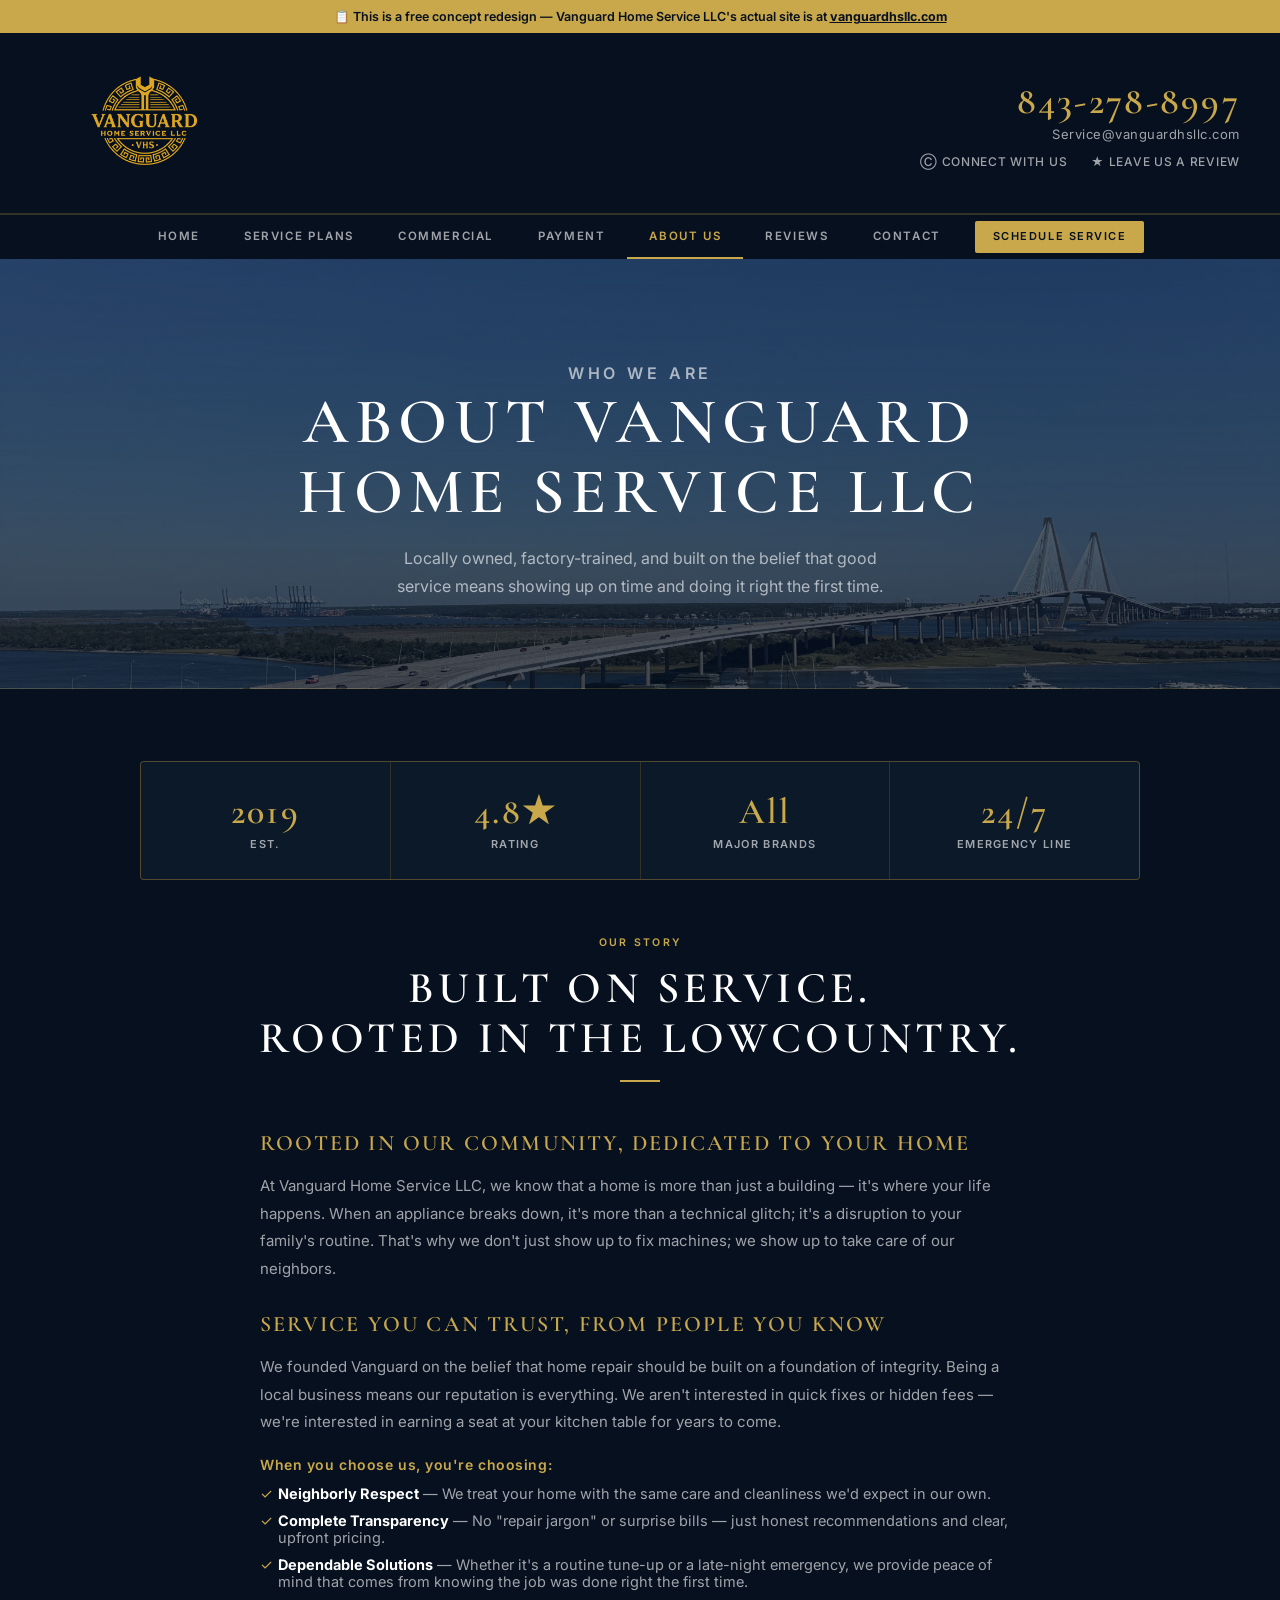
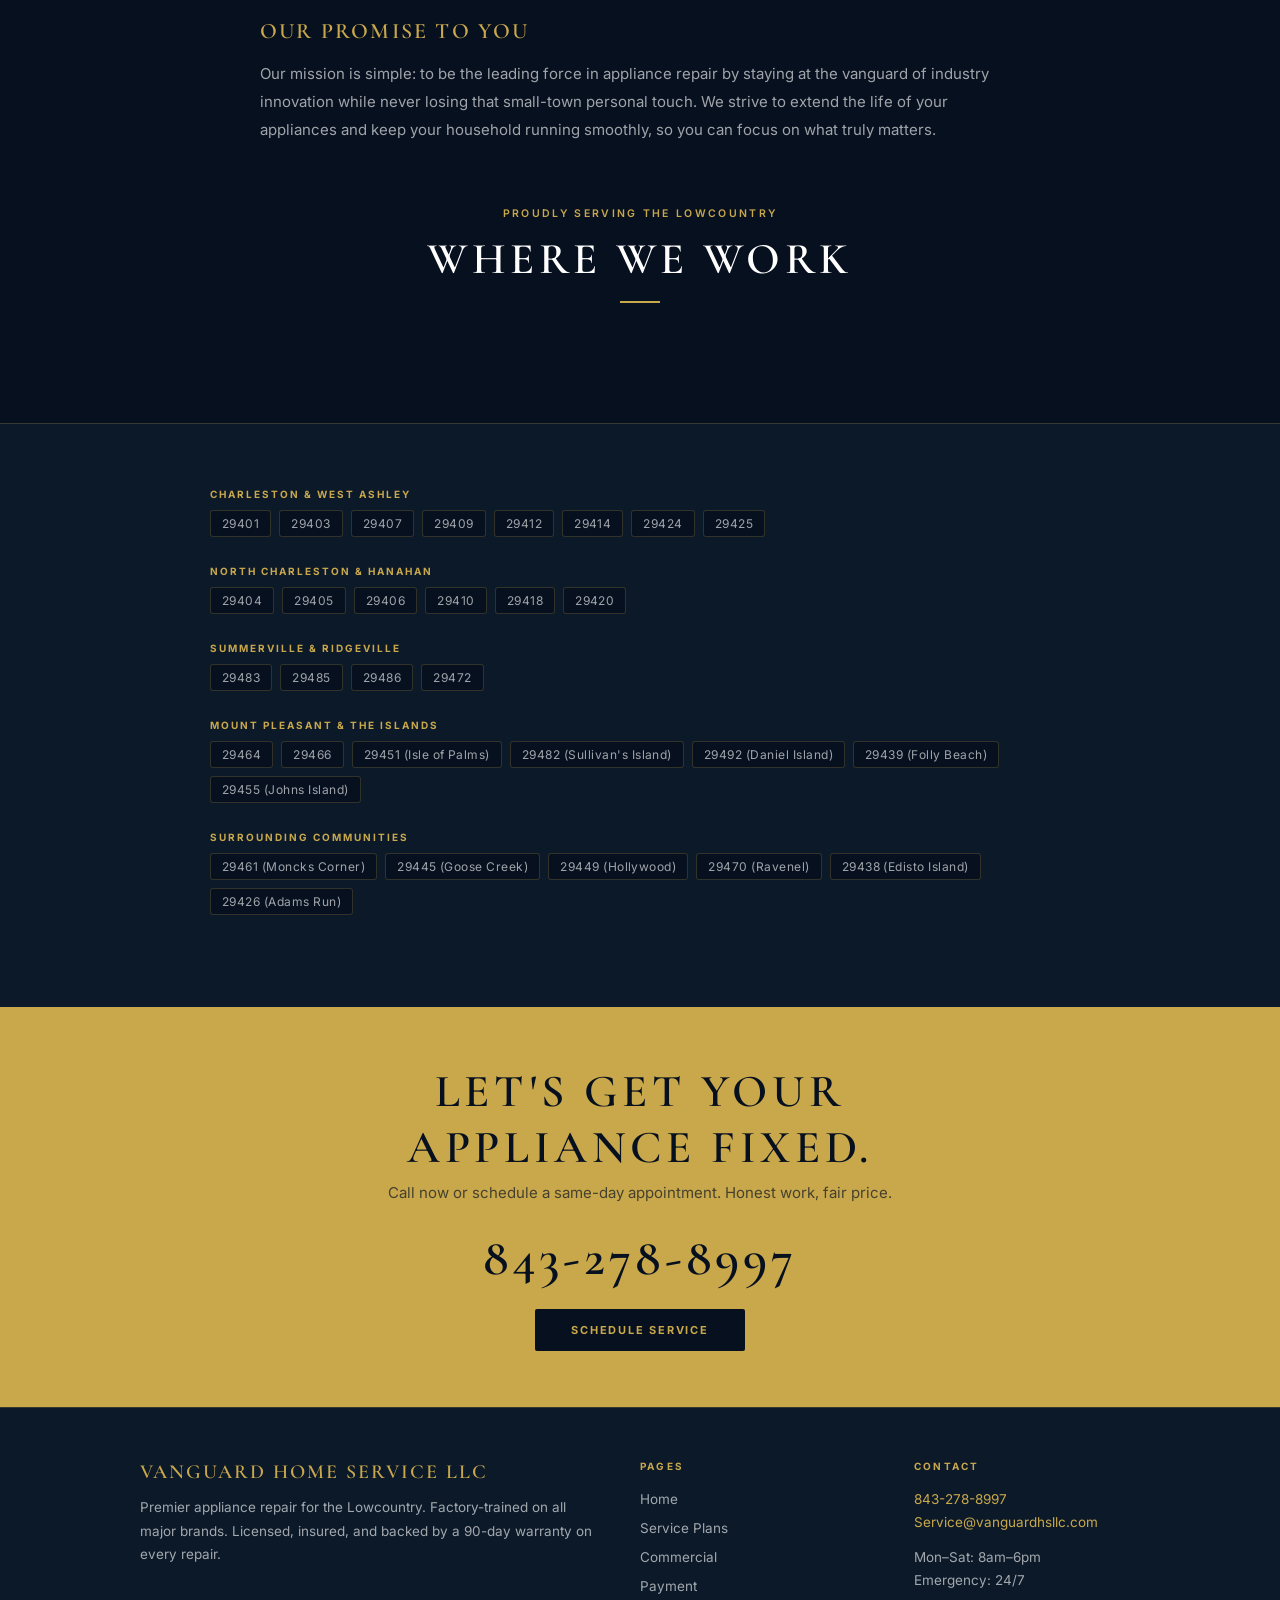
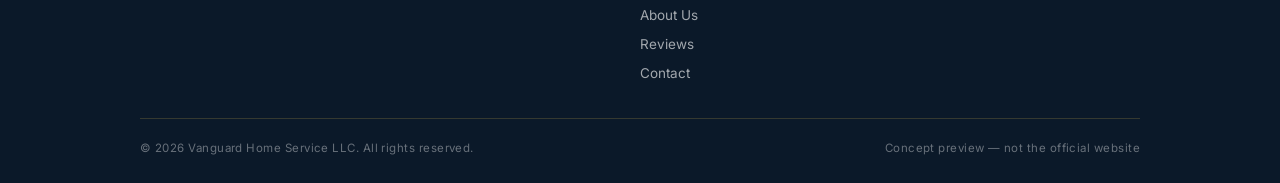
==== commit 0a23b8ec: "feat: hero messaging, trust strip, silver card scale, nav CTA, button hover improvements" ====
--- a/about.html
+++ b/about.html
@@ -38,6 +38,7 @@
     <a href="about.html" class="active">About Us</a>
     <a href="reviews.html">Reviews</a>
     <a href="contact.html">Contact</a>
+    <a href="contact.html" class="nav-schedule">Schedule Service</a>
   </div>
   <button class="hamburger" id="hamburger" aria-label="Open menu"><span></span><span></span><span></span></button>
 </nav>
--- a/css/shared.css
+++ b/css/shared.css
@@ -68,9 +68,9 @@
 .hero-eyebrow { font-size: 11px; font-weight: 600; letter-spacing: 0.22em; text-transform: uppercase; color: var(--gold); margin-bottom: 20px; }
 .hero h1 { font-family: 'Cormorant Garamond', serif; font-size: clamp(38px, 5vw, 68px); font-weight: 600; letter-spacing: 0.08em; text-transform: uppercase; color: var(--white); line-height: 1.08; margin-bottom: 20px; }
 .hero-sub { font-size: 16px; color: var(--muted); max-width: 480px; margin-bottom: 36px; line-height: 1.75; }
-.hero-btn { display: inline-block; background: var(--gold); color: var(--bg); font-size: 11px; font-weight: 700; letter-spacing: 0.16em; text-transform: uppercase; padding: 16px 40px; border-radius: 2px; transition: background 0.15s; }
-.hero-btn:hover { background: var(--gold-light); }
-.hero-phone-big { font-family: 'Cormorant Garamond', serif; font-size: clamp(48px, 6vw, 80px); font-weight: 600; color: var(--gold); letter-spacing: 0.04em; line-height: 1; white-space: nowrap; display: block; transition: opacity 0.15s; }
+.hero-btn { display: inline-block; background: var(--gold); color: var(--bg); font-size: 11px; font-weight: 700; letter-spacing: 0.16em; text-transform: uppercase; padding: 16px 40px; border-radius: 2px; transition: background 0.2s, transform 0.15s, box-shadow 0.15s; }
+.hero-btn:hover { background: var(--gold-light); transform: translateY(-2px); box-shadow: 0 6px 20px rgba(201,168,76,0.3); }
+.hero-phone-big { font-family: 'Cormorant Garamond', serif; font-size: clamp(36px, 4vw, 56px); font-weight: 600; color: var(--gold); letter-spacing: 0.04em; line-height: 1; white-space: nowrap; display: block; transition: opacity 0.15s; }
 .hero-phone-big:hover { opacity: 0.8; }
 .hero-phone-label { font-size: 11px; font-weight: 500; letter-spacing: 0.14em; text-transform: uppercase; color: var(--muted2); margin-top: 10px; }
 @media (max-width: 768px) {
@@ -88,6 +88,16 @@
 .premier-card-label { font-size: 10px; font-weight: 600; letter-spacing: 0.2em; text-transform: uppercase; color: var(--muted2); }
 .brand-list-text { font-size: 11.5px; font-weight: 600; letter-spacing: 0.2em; text-transform: uppercase; color: var(--gold); margin-bottom: 32px; line-height: 2; }
 
+/* TRUST STRIP */
+.trust-strip { background: var(--navy-light); border-bottom: 1px solid var(--gold-border); padding: 14px 24px; }
+.trust-strip-inner { max-width: 1100px; margin: 0 auto; display: flex; justify-content: center; align-items: center; gap: 32px; flex-wrap: wrap; }
+.trust-item-lg { font-size: 12px; font-weight: 600; letter-spacing: 0.1em; text-transform: uppercase; color: var(--muted); white-space: nowrap; }
+.trust-star { color: var(--gold); }
+
+/* NAV SCHEDULE CTA */
+.nav-schedule { background: var(--gold); color: var(--bg) !important; border-bottom: 2px solid transparent !important; border-radius: 2px; padding: 8px 18px !important; margin-left: 12px; font-size: 11px; }
+.nav-schedule:hover { background: var(--gold-light) !important; }
+
 /* TRUST BAR */
 .trust-bar { background: var(--navy-light); border-bottom: 1px solid var(--gold-border); padding: 20px 24px; }
 .trust-inner { max-width: 900px; margin: 0 auto; display: flex; justify-content: center; gap: 40px; flex-wrap: wrap; }
@@ -111,7 +121,7 @@
 /* PLAN CARDS */
 .plans-grid { display: grid; grid-template-columns: repeat(3, 1fr); gap: 20px; align-items: start; }
 .plan-card { background: var(--navy); border: 1px solid var(--gold-border); border-radius: 4px; padding: 36px 28px; position: relative; display: flex; flex-direction: column; }
-.plan-card--featured { border-color: var(--gold); background: var(--navy-light); }
+.plan-card--featured { border-color: var(--gold); background: var(--navy-light); transform: scale(1.04); z-index: 1; box-shadow: 0 8px 40px rgba(201,168,76,0.18); }
 .plan-badge { position: absolute; top: -13px; left: 50%; transform: translateX(-50%); background: var(--gold); color: var(--bg); font-size: 10px; font-weight: 700; letter-spacing: 0.14em; text-transform: uppercase; padding: 4px 16px; border-radius: 20px; white-space: nowrap; }
 .plan-tier-name { font-family: 'Cormorant Garamond', serif; font-size: 30px; font-weight: 600; letter-spacing: 0.1em; text-transform: uppercase; color: var(--gold); margin-bottom: 4px; }
 .plan-subtitle { font-size: 11.5px; color: var(--muted2); letter-spacing: 0.1em; text-transform: uppercase; margin-bottom: 20px; }
@@ -123,8 +133,8 @@
 .plan-features li { font-size: 13.5px; color: var(--muted); line-height: 1.55; padding-left: 16px; position: relative; }
 .plan-features li::before { content: "✦"; color: var(--gold); font-size: 8px; position: absolute; left: 0; top: 4px; }
 .plan-features li strong { color: var(--white); font-weight: 600; }
-.plan-btn { display: block; background: var(--gold); color: var(--bg); text-align: center; font-size: 11px; font-weight: 700; letter-spacing: 0.16em; text-transform: uppercase; padding: 14px; border-radius: 2px; transition: background 0.15s; margin-top: auto; }
-.plan-btn:hover { background: var(--gold-light); }
+.plan-btn { display: block; background: var(--gold); color: var(--bg); text-align: center; font-size: 11px; font-weight: 700; letter-spacing: 0.16em; text-transform: uppercase; padding: 14px; border-radius: 2px; transition: background 0.2s, transform 0.15s, box-shadow 0.15s; margin-top: auto; }
+.plan-btn:hover { background: var(--gold-light); transform: translateY(-2px); box-shadow: 0 6px 20px rgba(201,168,76,0.3); }
 
 /* WHY CARDS */
 .why-grid { display: grid; grid-template-columns: repeat(3, 1fr); gap: 20px; }
@@ -236,4 +246,11 @@
   .form-row { grid-template-columns: 1fr; }
   .footer-bottom { flex-direction: column; text-align: center; }
   .premier-cards { flex-direction: column; align-items: center; }
-}
+  .site-header { flex-direction: column; align-items: center; padding: 16px 24px; text-align: center; }
+  .header-right { align-items: center; }
+  .header-social { justify-content: center; }
+  .header-phone { font-size: 26px; }
+  .hero-inner { grid-template-columns: 1fr; padding: 64px 24px; gap: 40px; }
+  .hero-left { text-align: center; }
+  .hero-phone-big { font-size: clamp(40px, 10vw, 56px); }
+}
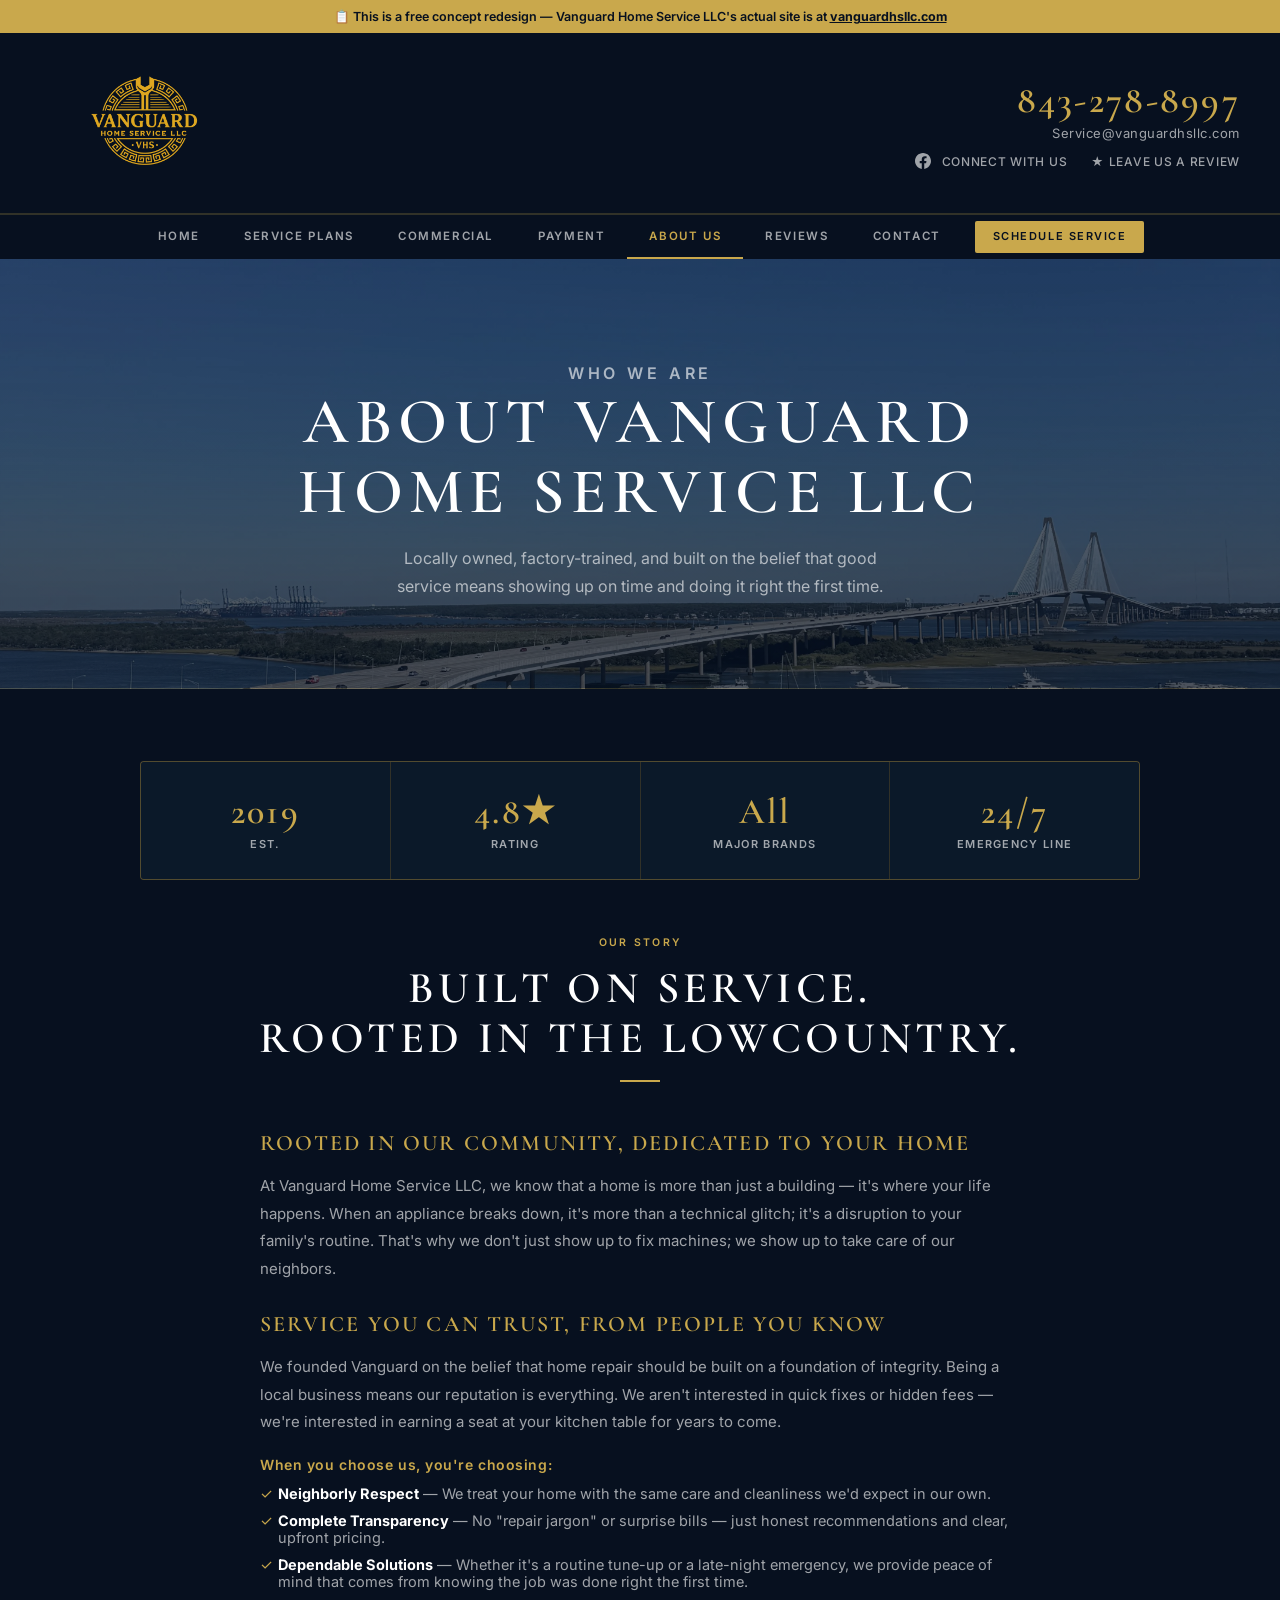
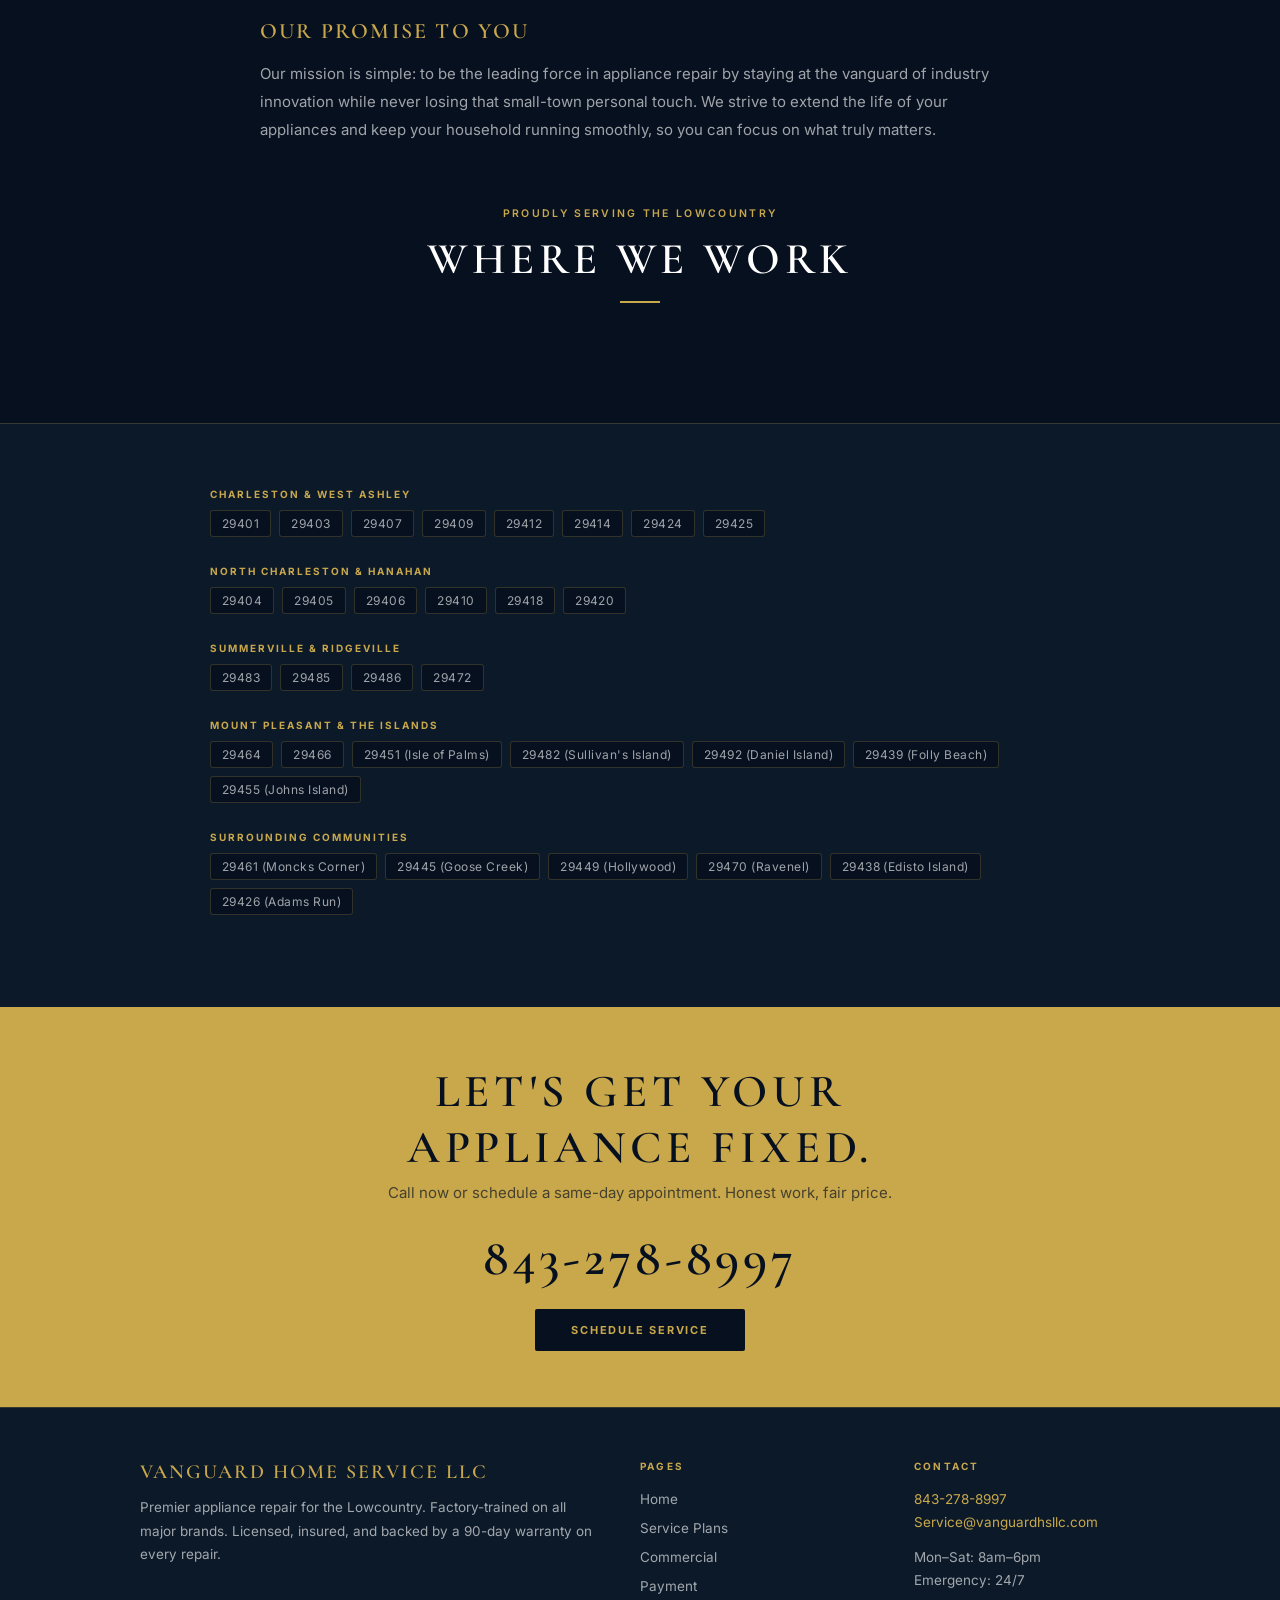
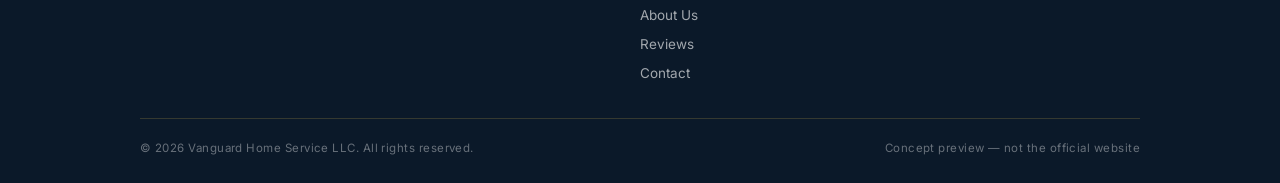
==== commit e13ba2d2: "fix: FB icon and link on all pages for Connect with us" ====
--- a/about.html
+++ b/about.html
@@ -23,7 +23,7 @@
       <a href="mailto:Service@vanguardhsllc.com" class="header-email">Service@vanguardhsllc.com</a>
     </div>
     <div class="header-social">
-      <a href="#">&#9426; Connect with us</a>
+      <a href="https://www.facebook.com/profile.php?id=61585645571088" target="_blank" rel="noopener"><svg xmlns="http://www.w3.org/2000/svg" width="16" height="16" viewBox="0 0 24 24" fill="currentColor" style="vertical-align:middle;margin-right:5px"><path d="M24 12.073c0-6.627-5.373-12-12-12s-12 5.373-12 12c0 5.99 4.388 10.954 10.125 11.854v-8.385H7.078v-3.47h3.047V9.43c0-3.007 1.792-4.669 4.533-4.669 1.312 0 2.686.235 2.686.235v2.953H15.83c-1.491 0-1.956.925-1.956 1.874v2.25h3.328l-.532 3.47h-2.796v8.385C19.612 23.027 24 18.062 24 12.073z"/></svg> Connect with us</a>
       <a href="#">&#9733; Leave us a review</a>
     </div>
   </div>
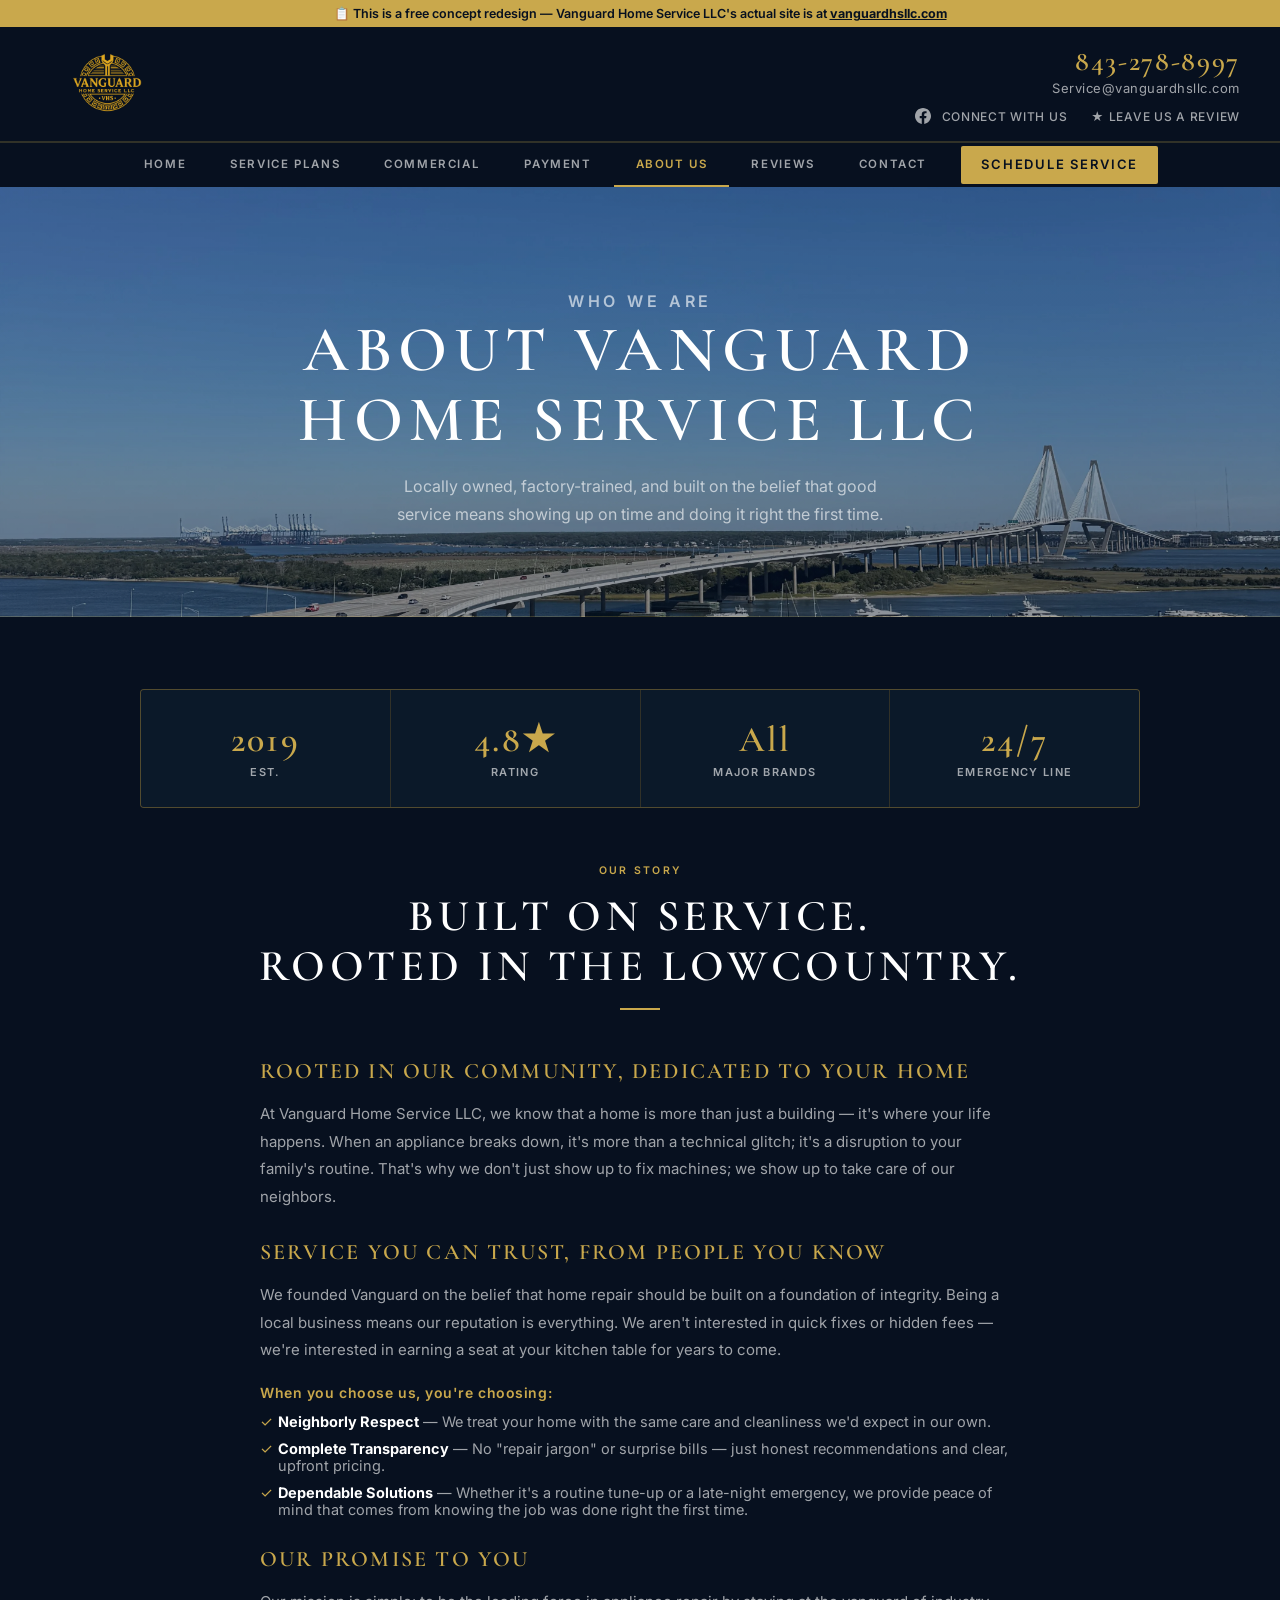
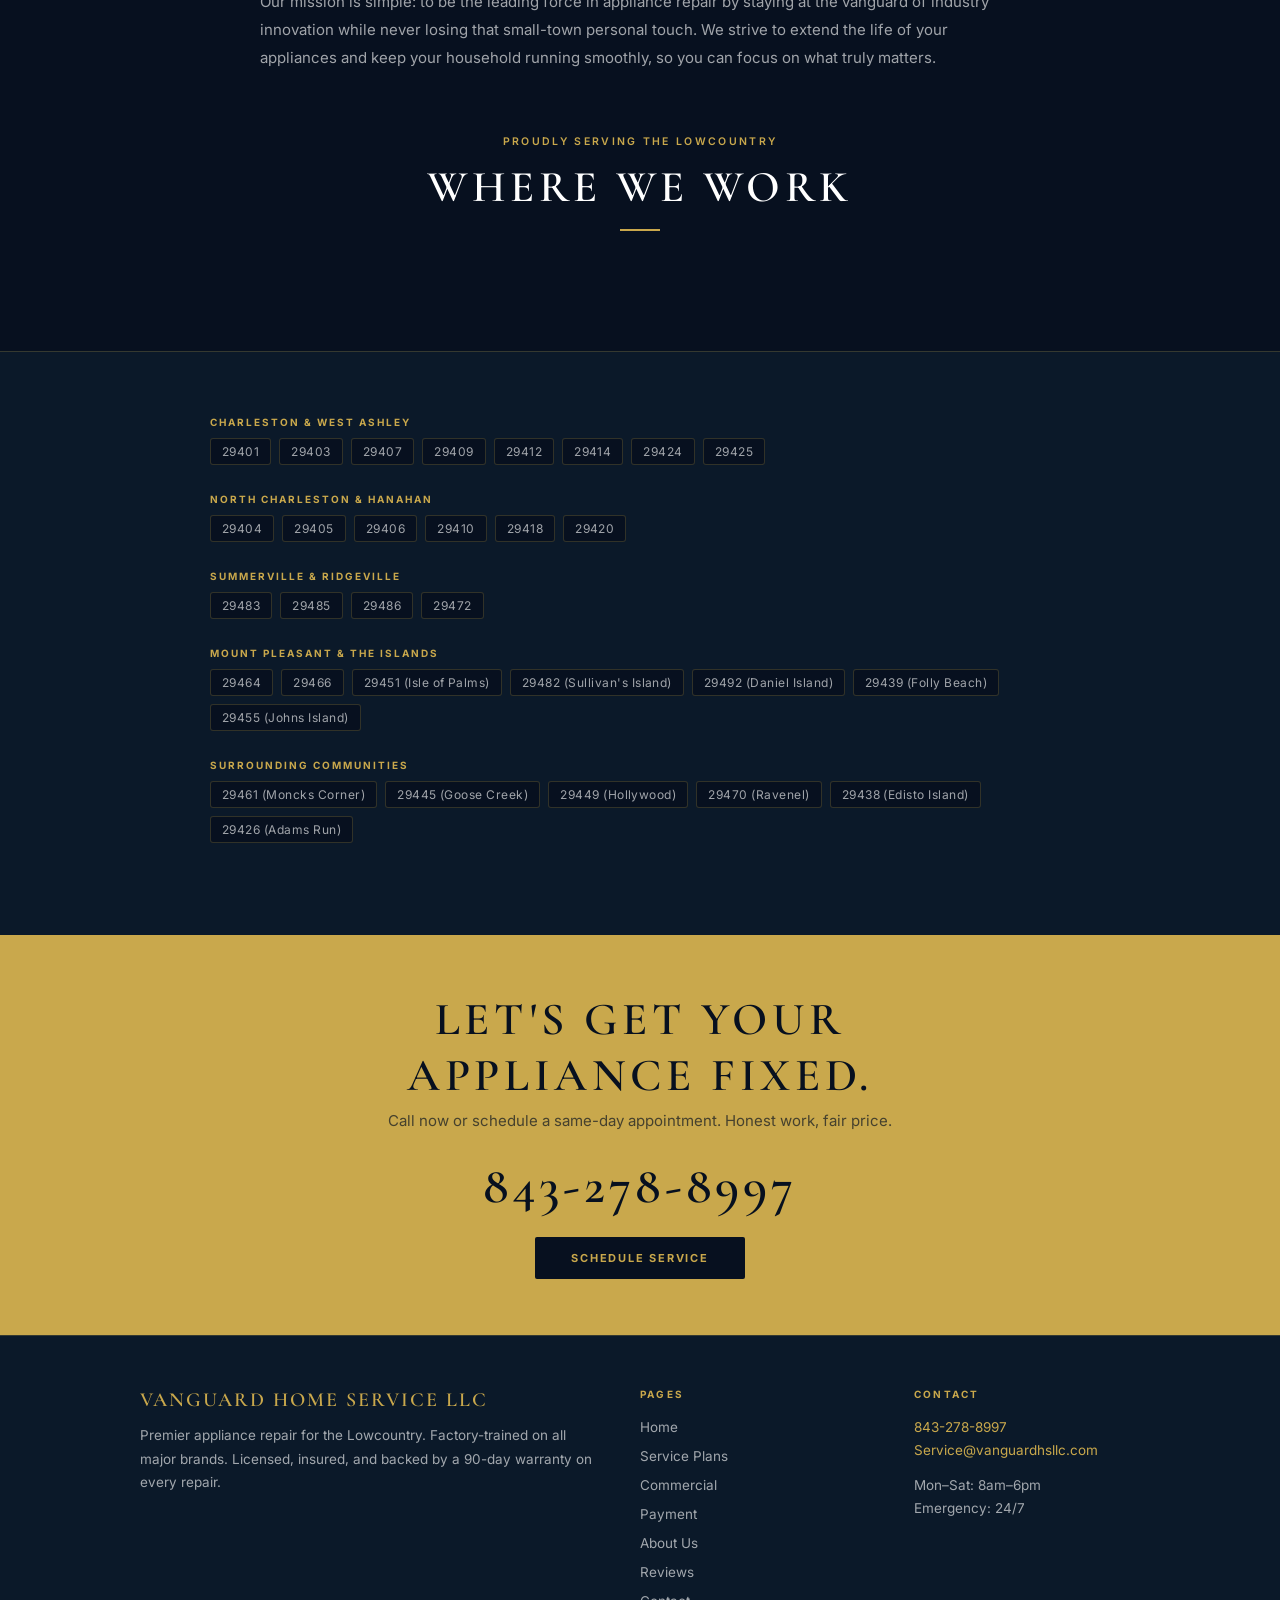
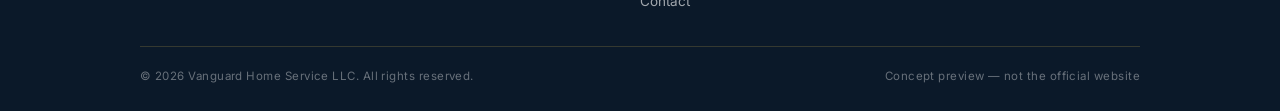
==== commit 9c3b1ba1: "fix: lighten about page overlay, fix nav-schedule CSS class, reduce header" ====
--- a/about.html
+++ b/about.html
@@ -55,7 +55,7 @@
   </ul>
 </div>
 
-<div class="page-hero" style="background:linear-gradient(rgba(7,16,31,0.62),rgba(7,16,31,0.72)),url('images/ravenel-bridge.webp') center center/cover no-repeat;padding:100px 24px 88px;">
+<div class="page-hero" style="background:linear-gradient(rgba(7,16,31,0.38),rgba(7,16,31,0.45)),url('images/ravenel-bridge.webp') center center/cover no-repeat;padding:100px 24px 88px;">
   <p class="page-eyebrow">Who We Are</p>
   <h1>About Vanguard<br>Home Service LLC</h1>
   <p>Locally owned, factory-trained, and built on the belief that good service means showing up on time and doing it right the first time.</p>
--- a/css/shared.css
+++ b/css/shared.css
@@ -18,16 +18,16 @@
 a { text-decoration: none; }
 
 /* CONCEPT BANNER */
-.concept-banner { background: var(--gold); color: #07101f; text-align: center; padding: 9px 20px; font-size: 12.5px; font-weight: 600; }
+.concept-banner { background: var(--gold); color: #07101f; text-align: center; padding: 6px 20px; font-size: 12.5px; font-weight: 600; }
 .concept-banner a { color: #07101f; text-decoration: underline; font-weight: 700; }
 
 /* HEADER */
-.site-header { background: var(--bg); border-bottom: 1px solid var(--gold-border); padding: 20px 40px; display: flex; align-items: center; justify-content: space-between; }
+.site-header { background: var(--bg); border-bottom: 1px solid var(--gold-border); padding: 12px 40px; display: flex; align-items: center; justify-content: space-between; }
 .header-logo { display: inline-block; }
-.header-logo img { height: 140px; width: auto; display: block; }
+.header-logo img { height: 90px; width: auto; display: block; }
 .header-right { text-align: right; display: flex; flex-direction: column; align-items: flex-end; justify-content: center; gap: 6px; }
 .header-contact { margin-bottom: 0; }
-.header-phone { font-family: 'Cormorant Garamond', serif; font-size: 38px; font-weight: 600; color: var(--gold); letter-spacing: 0.06em; display: block; margin-bottom: 2px; }
+.header-phone { font-family: 'Cormorant Garamond', serif; font-size: 28px; font-weight: 600; color: var(--gold); letter-spacing: 0.06em; display: block; margin-bottom: 2px; }
 .header-email { font-size: 13px; color: var(--muted); letter-spacing: 0.04em; display: block; margin-bottom: 6px; }
 .header-social { display: flex; justify-content: flex-end; gap: 24px; font-size: 12px; font-weight: 500; letter-spacing: 0.06em; text-transform: uppercase; color: var(--muted); margin-bottom: 0; }
 .header-social a { color: var(--muted); transition: color 0.15s; display: flex; align-items: center; gap: 6px; }
@@ -39,8 +39,8 @@
 nav a { display: block; padding: 14px 22px; font-size: 11.5px; font-weight: 600; letter-spacing: 0.14em; text-transform: uppercase; color: var(--muted); border-bottom: 2px solid transparent; transition: color 0.15s, border-color 0.15s; }
 nav a:hover { color: var(--gold); }
 nav a.active { color: var(--gold); border-bottom-color: var(--gold); }
-nav a.nav-cta { background: var(--gold); color: var(--bg); margin-left: 12px; border-bottom: 2px solid transparent; border-radius: 2px; padding: 10px 20px; margin-top: 6px; margin-bottom: 6px; font-size: 11px; }
-nav a.nav-cta:hover { background: var(--gold-light); }
+nav a.nav-schedule { background: var(--gold); color: var(--bg) !important; border-bottom: 2px solid transparent !important; border-radius: 2px; padding: 10px 20px !important; margin-left: 12px; font-size: 13px; }
+nav a.nav-schedule:hover { background: var(--gold-light); }
 
 /* HAMBURGER */
 .hamburger { display: none; flex-direction: column; gap: 5px; cursor: pointer; background: none; border: none; padding: 14px 20px; }
@@ -60,8 +60,27 @@
 
 /* HERO homepage */
 .hero { border-bottom: 1px solid var(--gold-border); padding: 0; position: relative; overflow: hidden; }
-.hero-bg { position: absolute; inset: 0; background-size: cover; background-position: center; z-index: 0; }
-.hero-overlay { position: absolute; inset: 0; background: linear-gradient(to right, rgba(7,16,31,0.78) 50%, rgba(7,16,31,0.55) 100%); z-index: 1; }
+.hero-slides{
+  position:absolute;inset:0;z-index:0;
+}
+.hero-slide{
+  position:absolute;inset:0;
+  background-size:cover;background-position:center;
+  opacity:0;transition:opacity 1.2s ease-in-out;
+}
+.hero-slide.active{opacity:1;}
+.hero-dots{
+  position:absolute;bottom:18px;left:50%;transform:translateX(-50%);
+  display:flex;gap:10px;z-index:3;
+}
+.hero-dot{
+  width:10px;height:10px;border-radius:50%;
+  border:2px solid rgba(255,255,255,0.5);
+  background:transparent;cursor:pointer;
+  transition:background 0.3s,border-color 0.3s;padding:0;
+}
+.hero-dot.active{background:var(--gold);border-color:var(--gold);}
+.hero-overlay { position: absolute; inset: 0; background: linear-gradient(to right, rgba(7,16,31,0.58) 50%, rgba(7,16,31,0.35) 100%); z-index: 1; }
 .hero-inner { position: relative; z-index: 2; max-width: 1100px; margin: 0 auto; padding: 80px 40px; display: grid; grid-template-columns: 1fr 1fr; gap: 48px; align-items: center; }
 .hero-left { text-align: left; }
 .hero-right { text-align: center; display: flex; flex-direction: column; align-items: center; justify-content: center; }
@@ -79,7 +98,35 @@
   .hero-phone-big { font-size: clamp(40px, 10vw, 56px); }
 }
 
-/* PREMIER PROVIDERS */
+.hero-btns { display:flex; flex-wrap:wrap; gap:12px; margin-top:0; }
+.hero-btn-ghost {
+  display:inline-block; background:transparent; color:#fff;
+  font-size:11px; font-weight:700; letter-spacing:0.16em; text-transform:uppercase;
+  padding:16px 32px; border-radius:2px; border:2px solid rgba(255,255,255,0.5);
+  transition:background 0.2s, border-color 0.15s;
+}
+.hero-btn-ghost:hover { background:rgba(255,255,255,0.1); border-color:#fff; }
+
+/* Hero seal card */
+.hero-seal {
+  background:rgba(255,255,255,0.96); border-radius:12px;
+  box-shadow:0 8px 40px rgba(0,0,0,0.25); padding:1.8rem 1.6rem;
+}
+.hero-seal-top {
+  display:flex; align-items:center; gap:1rem;
+  padding-bottom:1.2rem; border-bottom:1px dashed rgba(201,168,76,0.4); margin-bottom:1.2rem;
+}
+.hero-seal-score {
+  font-family:'Cormorant Garamond',serif; font-weight:700; font-size:2.8rem;
+  line-height:1; color:var(--bg);
+}
+.hero-seal-stars { color:var(--gold); font-size:1rem; letter-spacing:0.08em; }
+.hero-seal-reviews { font-size:0.82rem; color:#555; font-weight:500; margin-top:0.2rem; }
+.hero-seal-list { display:flex; flex-direction:column; gap:0.9rem; }
+.hero-seal-item { display:flex; gap:0.7rem; align-items:flex-start; }
+.hero-seal-check { color:var(--gold); font-size:0.75rem; margin-top:0.2rem; flex-shrink:0; }
+.hero-seal-item b { font-weight:600; font-size:0.94rem; color:var(--bg); display:block; }
+.hero-seal-item span { font-size:0.82rem; color:#666; line-height:1.45; }
 .premier-section { background: var(--bg); border-bottom: 1px solid var(--gold-border); padding: 64px 24px; text-align: center; }
 .premier-eyebrow { font-size: 10px; font-weight: 600; letter-spacing: 0.26em; text-transform: uppercase; color: var(--muted2); margin-bottom: 40px; }
 .premier-cards { display: flex; justify-content: center; gap: 24px; margin-bottom: 40px; flex-wrap: wrap; }
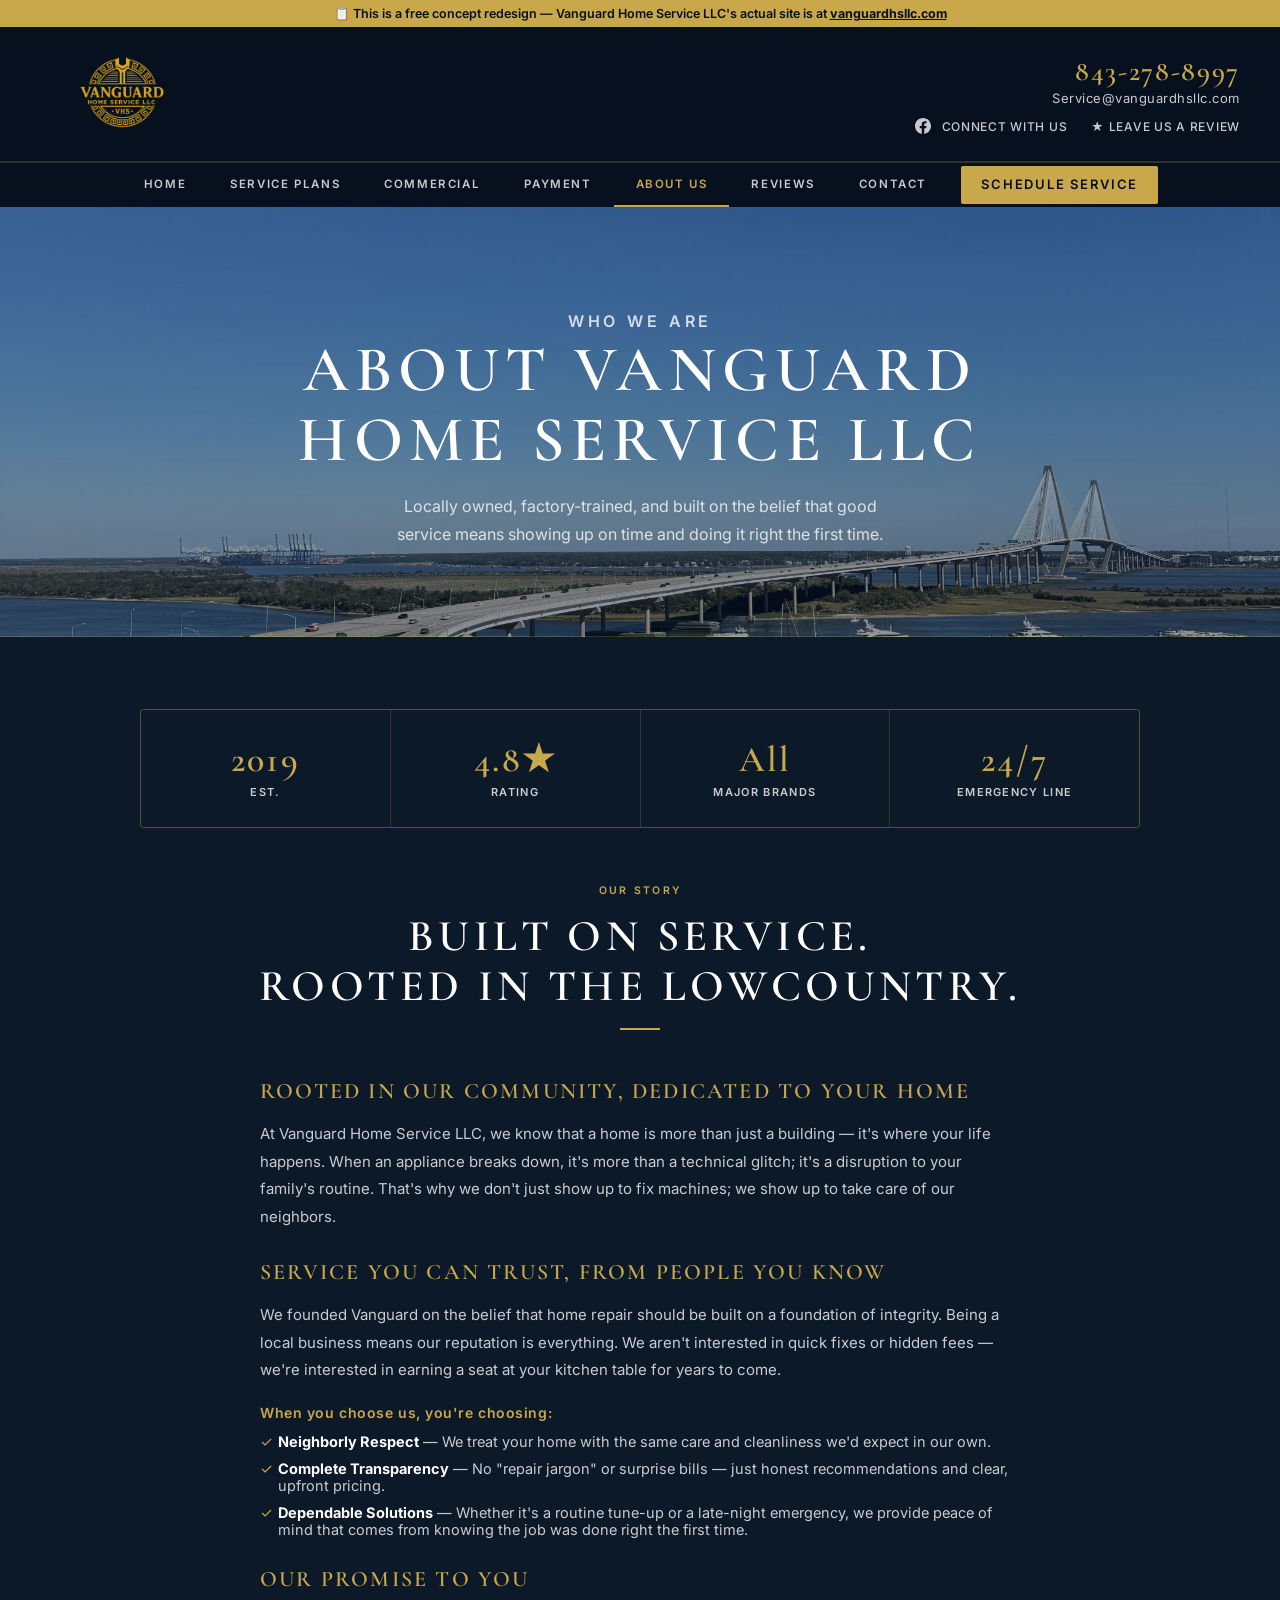
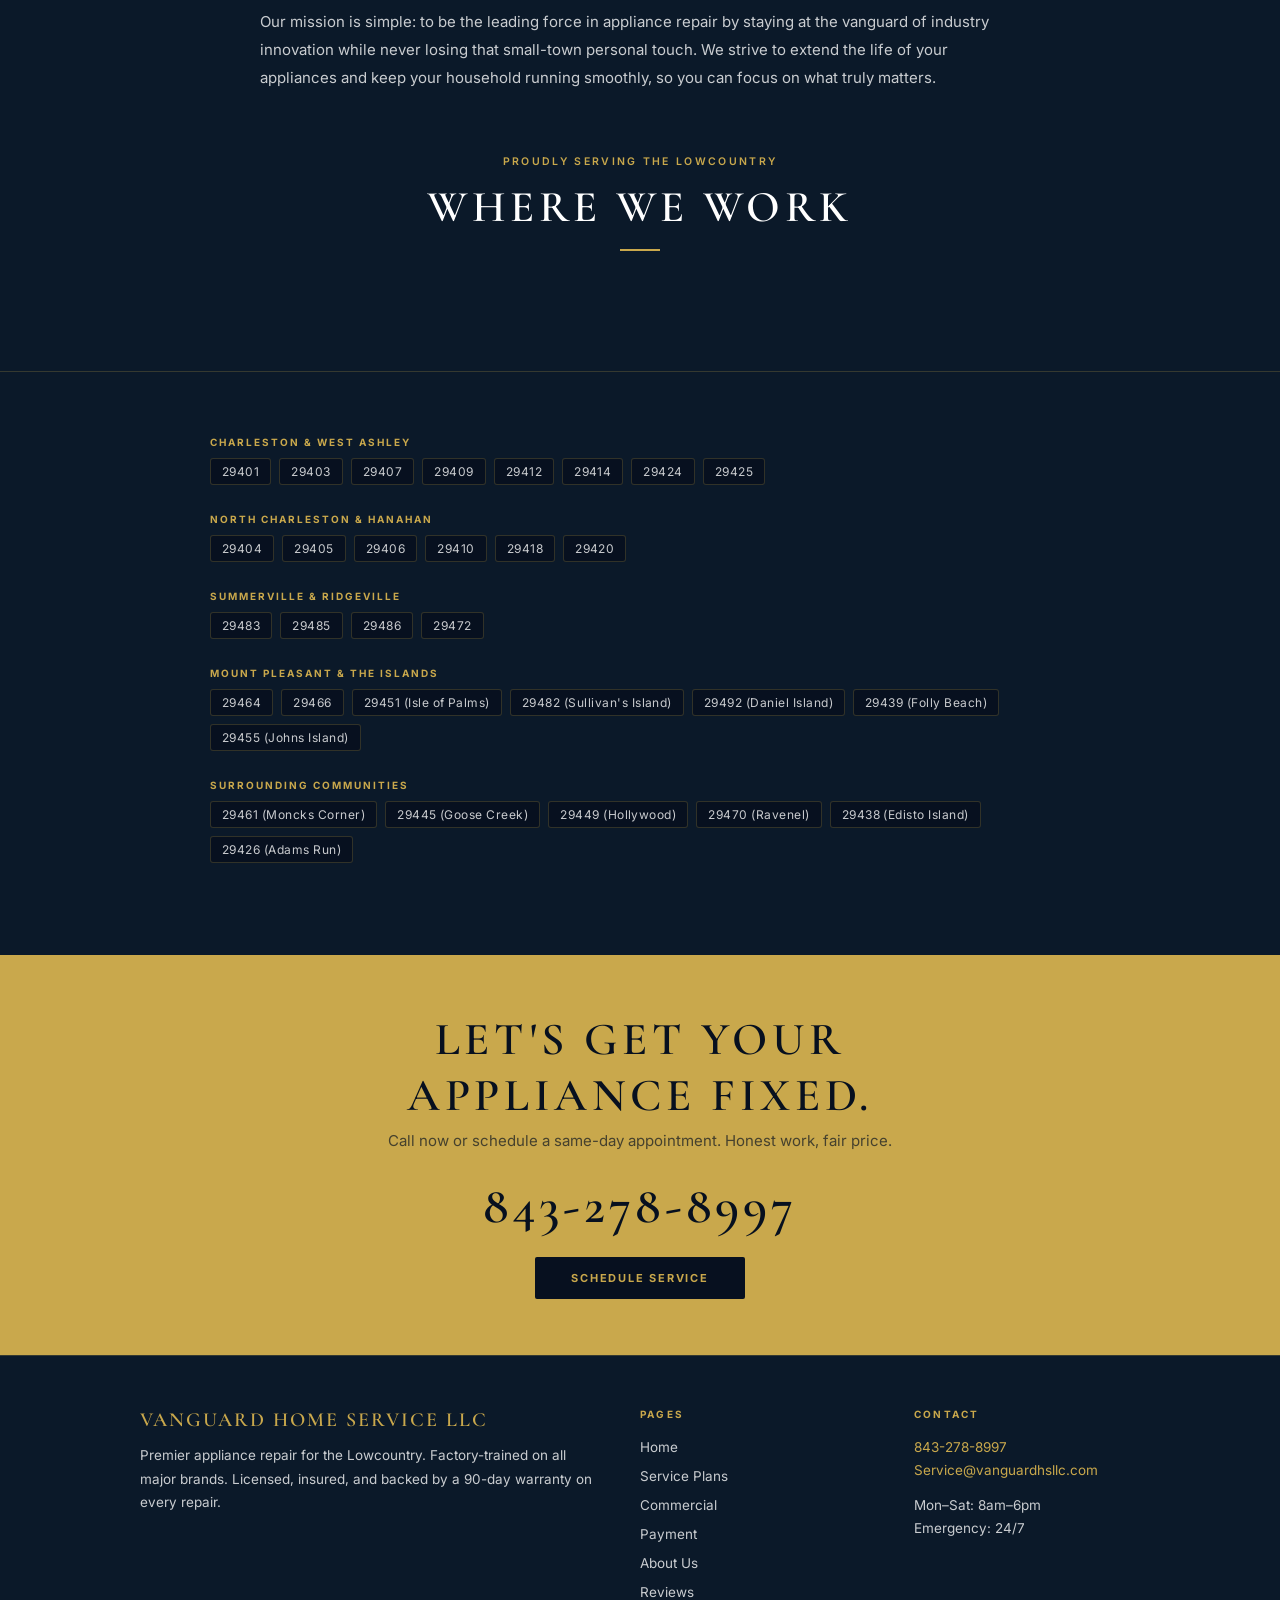
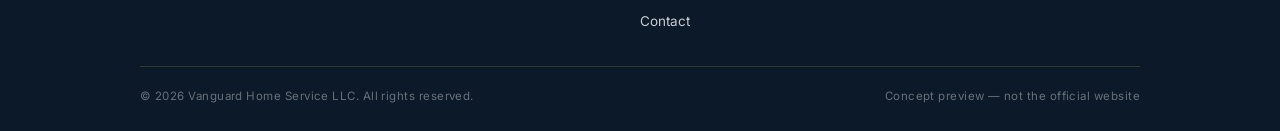
==== commit 983ad9d2: "fix: navy background on all sections, brighter muted text" ====
--- a/about.html
+++ b/about.html
@@ -61,7 +61,7 @@
   <p>Locally owned, factory-trained, and built on the belief that good service means showing up on time and doing it right the first time.</p>
 </div>
 
-<div class="section" style="background:var(--bg);">
+<div class="section" style="background:var(--navy);">
   <div class="section-inner">
 
     <div class="stats-grid">
--- a/css/shared.css
+++ b/css/shared.css
@@ -9,7 +9,7 @@
   --gold-light: #e2c070;
   --gold-border: rgba(201,168,76,0.22);
   --white: #ffffff;
-  --muted: rgba(255,255,255,0.62);
+  --muted: rgba(255,255,255,0.78);
   --muted2: rgba(255,255,255,0.38);
 }
 
@@ -24,7 +24,7 @@
 /* HEADER */
 .site-header { background: var(--bg); border-bottom: 1px solid var(--gold-border); padding: 12px 40px; display: flex; align-items: center; justify-content: space-between; }
 .header-logo { display: inline-block; }
-.header-logo img { height: 90px; width: auto; display: block; }
+.header-logo img { height: 110px; width: auto; display: block; }
 .header-right { text-align: right; display: flex; flex-direction: column; align-items: flex-end; justify-content: center; gap: 6px; }
 .header-contact { margin-bottom: 0; }
 .header-phone { font-family: 'Cormorant Garamond', serif; font-size: 28px; font-weight: 600; color: var(--gold); letter-spacing: 0.06em; display: block; margin-bottom: 2px; }
@@ -53,7 +53,7 @@
 .mobile-menu ul li a.active, .mobile-menu ul li a:hover { color: var(--gold); }
 
 /* PAGE HERO */
-.page-hero { background: var(--navy); border-bottom: 1px solid var(--gold-border); padding: 72px 24px 64px; text-align: center; }
+.page-hero { background: var(--navy); border-bottom: 1px solid var(--gold-border); padding: 40px 24px 36px; text-align: center; }
 .page-eyebrow { font-size: 10.5px; font-weight: 600; letter-spacing: 0.24em; text-transform: uppercase; color: var(--gold); margin-bottom: 16px; }
 .page-hero h1 { font-family: 'Cormorant Garamond', serif; font-size: clamp(36px, 6vw, 64px); font-weight: 600; letter-spacing: 0.1em; text-transform: uppercase; color: var(--white); line-height: 1.1; margin-bottom: 16px; }
 .page-hero p { font-size: 16px; color: var(--muted); max-width: 520px; margin: 0 auto; line-height: 1.75; }
@@ -81,13 +81,13 @@
 }
 .hero-dot.active{background:var(--gold);border-color:var(--gold);}
 .hero-overlay { position: absolute; inset: 0; background: linear-gradient(to right, rgba(7,16,31,0.58) 50%, rgba(7,16,31,0.35) 100%); z-index: 1; }
-.hero-inner { position: relative; z-index: 2; max-width: 1100px; margin: 0 auto; padding: 80px 40px; display: grid; grid-template-columns: 1fr 1fr; gap: 48px; align-items: center; }
+.hero-inner { position: relative; z-index: 2; max-width: 1100px; margin: 0 auto; padding: 48px 40px; display: grid; grid-template-columns: 1fr 1fr; gap: 48px; align-items: center; }
 .hero-left { text-align: left; }
 .hero-right { text-align: center; display: flex; flex-direction: column; align-items: center; justify-content: center; }
 .hero-eyebrow { font-size: 11px; font-weight: 600; letter-spacing: 0.22em; text-transform: uppercase; color: var(--gold); margin-bottom: 20px; }
-.hero h1 { font-family: 'Cormorant Garamond', serif; font-size: clamp(38px, 5vw, 68px); font-weight: 600; letter-spacing: 0.08em; text-transform: uppercase; color: var(--white); line-height: 1.08; margin-bottom: 20px; }
-.hero-sub { font-size: 16px; color: var(--muted); max-width: 480px; margin-bottom: 36px; line-height: 1.75; }
-.hero-btn { display: inline-block; background: var(--gold); color: var(--bg); font-size: 11px; font-weight: 700; letter-spacing: 0.16em; text-transform: uppercase; padding: 16px 40px; border-radius: 2px; transition: background 0.2s, transform 0.15s, box-shadow 0.15s; }
+.hero h1 { font-family: 'Cormorant Garamond', serif; font-size: clamp(32px, 4vw, 52px); font-weight: 600; letter-spacing: 0.08em; text-transform: uppercase; color: var(--white); line-height: 1.08; margin-bottom: 20px; }
+.hero-sub { font-size: 16px; color: var(--muted); max-width: 480px; margin-bottom: 24px; line-height: 1.75; }
+.hero-btn { display: inline-block; background: var(--gold); color: var(--bg); font-size: 15px; font-weight: 800; letter-spacing: 0.10em; text-transform: uppercase; padding: 16px 28px; border-radius: 10px; white-space: nowrap; transition: background 0.2s, transform 0.15s, box-shadow 0.15s; }
 .hero-btn:hover { background: var(--gold-light); transform: translateY(-2px); box-shadow: 0 6px 20px rgba(201,168,76,0.3); }
 .hero-phone-big { font-family: 'Cormorant Garamond', serif; font-size: clamp(36px, 4vw, 56px); font-weight: 600; color: var(--gold); letter-spacing: 0.04em; line-height: 1; white-space: nowrap; display: block; transition: opacity 0.15s; }
 .hero-phone-big:hover { opacity: 0.8; }
@@ -98,12 +98,12 @@
   .hero-phone-big { font-size: clamp(40px, 10vw, 56px); }
 }
 
-.hero-btns { display:flex; flex-wrap:wrap; gap:12px; margin-top:0; }
+.hero-btns { display:flex; flex-direction:row; flex-wrap:wrap; gap:12px; margin-top:0; }
 .hero-btn-ghost {
   display:inline-block; background:transparent; color:#fff;
-  font-size:11px; font-weight:700; letter-spacing:0.16em; text-transform:uppercase;
-  padding:16px 32px; border-radius:2px; border:2px solid rgba(255,255,255,0.5);
-  transition:background 0.2s, border-color 0.15s;
+  font-size:15px; font-weight:800; letter-spacing:0.10em; text-transform:uppercase;
+  padding:16px 28px; border-radius:10px; border:2px solid rgba(255,255,255,0.5);
+  white-space:nowrap; transition:background 0.2s, border-color 0.15s;
 }
 .hero-btn-ghost:hover { background:rgba(255,255,255,0.1); border-color:#fff; }
 
@@ -113,7 +113,7 @@
   box-shadow:0 8px 40px rgba(0,0,0,0.25); padding:1.8rem 1.6rem;
 }
 .hero-seal-top {
-  display:flex; align-items:center; gap:1rem;
+  display:flex; align-items:center; justify-content:center; gap:1rem;
   padding-bottom:1.2rem; border-bottom:1px dashed rgba(201,168,76,0.4); margin-bottom:1.2rem;
 }
 .hero-seal-score {
@@ -122,7 +122,7 @@
 }
 .hero-seal-stars { color:var(--gold); font-size:1rem; letter-spacing:0.08em; }
 .hero-seal-reviews { font-size:0.82rem; color:#555; font-weight:500; margin-top:0.2rem; }
-.hero-seal-list { display:flex; flex-direction:column; gap:0.9rem; }
+.hero-seal-list { display:flex; flex-direction:column; gap:0.9rem; text-align:left; }
 .hero-seal-item { display:flex; gap:0.7rem; align-items:flex-start; }
 .hero-seal-check { color:var(--gold); font-size:0.75rem; margin-top:0.2rem; flex-shrink:0; }
 .hero-seal-item b { font-weight:600; font-size:0.94rem; color:var(--bg); display:block; }
@@ -167,21 +167,70 @@
 
 /* PLAN CARDS */
 .plans-grid { display: grid; grid-template-columns: repeat(3, 1fr); gap: 20px; align-items: start; }
-.plan-card { background: var(--navy); border: 1px solid var(--gold-border); border-radius: 4px; padding: 36px 28px; position: relative; display: flex; flex-direction: column; }
-.plan-card--featured { border-color: var(--gold); background: var(--navy-light); transform: scale(1.04); z-index: 1; box-shadow: 0 8px 40px rgba(201,168,76,0.18); }
-.plan-badge { position: absolute; top: -13px; left: 50%; transform: translateX(-50%); background: var(--gold); color: var(--bg); font-size: 10px; font-weight: 700; letter-spacing: 0.14em; text-transform: uppercase; padding: 4px 16px; border-radius: 20px; white-space: nowrap; }
-.plan-tier-name { font-family: 'Cormorant Garamond', serif; font-size: 30px; font-weight: 600; letter-spacing: 0.1em; text-transform: uppercase; color: var(--gold); margin-bottom: 4px; }
-.plan-subtitle { font-size: 11.5px; color: var(--muted2); letter-spacing: 0.1em; text-transform: uppercase; margin-bottom: 20px; }
-.plan-price { font-family: 'Cormorant Garamond', serif; font-size: 52px; font-weight: 600; color: var(--white); line-height: 1; margin-bottom: 12px; }
-.plan-price span { font-size: 16px; font-family: 'Inter', sans-serif; font-weight: 400; color: var(--muted); vertical-align: bottom; }
-.plan-desc { font-size: 13.5px; color: var(--muted); line-height: 1.6; margin-bottom: 20px; }
+.plan-card {
+  border-radius: 12px;
+  overflow: hidden;
+  display: flex;
+  flex-direction: column;
+  box-shadow: 0 4px 24px rgba(0,0,0,0.3);
+  border: 1px solid var(--gold-border);
+}
+.plan-card--bronze .plan-header { background: #b8860b; }
+.plan-card--silver .plan-header { background: #9e9e9e; }
+.plan-card--gold .plan-header { background: var(--gold); }
+.plan-header {
+  padding: 24px 24px 20px;
+  text-align: center;
+  position: relative;
+}
+.plan-badge {
+  position: absolute; top: -13px; left: 50%; transform: translateX(-50%);
+  background: var(--gold); color: var(--bg);
+  font-size: 10px; font-weight: 700; letter-spacing: 0.14em; text-transform: uppercase;
+  padding: 4px 16px; border-radius: 20px; white-space: nowrap;
+}
+.plan-tier-name {
+  font-family: 'Cormorant Garamond', serif;
+  font-size: 28px; font-weight: 700; letter-spacing: 0.12em; text-transform: uppercase;
+  color: var(--bg); margin-bottom: 8px;
+  display: flex; align-items: center; justify-content: center; gap: 8px;
+}
+.plan-tier-name::before { content: '☆'; font-size: 20px; }
+.plan-price {
+  font-size: 52px; font-weight: 700; color: var(--bg); line-height: 1;
+}
+.plan-price span { font-size: 16px; font-weight: 400; color: rgba(0,0,0,0.6); }
+.plan-body {
+  background: var(--navy-light);
+  padding: 24px;
+  flex: 1;
+  display: flex;
+  flex-direction: column;
+}
+.plan-subtitle {
+  font-family: 'Cormorant Garamond', serif;
+  font-size: 17px; font-style: italic; color: var(--white);
+  text-align: center; margin-bottom: 8px;
+}
+.plan-desc { font-size: 13px; color: var(--muted); text-align: center; margin-bottom: 20px; }
 .plan-divider { height: 1px; background: var(--gold-border); margin-bottom: 20px; }
-.plan-features { list-style: none; display: flex; flex-direction: column; gap: 11px; margin-bottom: 28px; flex: 1; }
-.plan-features li { font-size: 13.5px; color: var(--muted); line-height: 1.55; padding-left: 16px; position: relative; }
-.plan-features li::before { content: "✦"; color: var(--gold); font-size: 8px; position: absolute; left: 0; top: 4px; }
+.plan-features { list-style: none; display: flex; flex-direction: column; gap: 10px; margin-bottom: 24px; flex: 1; }
+.plan-features li {
+  font-size: 13.5px; color: var(--muted); line-height: 1.55;
+  padding-left: 22px; position: relative;
+}
+.plan-features li::before { content: '✓'; color: var(--gold); font-size: 12px; position: absolute; left: 0; top: 1px; font-weight: 700; }
 .plan-features li strong { color: var(--white); font-weight: 600; }
-.plan-btn { display: block; background: var(--gold); color: var(--bg); text-align: center; font-size: 11px; font-weight: 700; letter-spacing: 0.16em; text-transform: uppercase; padding: 14px; border-radius: 2px; transition: background 0.2s, transform 0.15s, box-shadow 0.15s; margin-top: auto; }
-.plan-btn:hover { background: var(--gold-light); transform: translateY(-2px); box-shadow: 0 6px 20px rgba(201,168,76,0.3); }
+.plan-btn {
+  display: block; text-align: center;
+  font-size: 13px; font-weight: 700; letter-spacing: 0.14em; text-transform: uppercase;
+  padding: 14px; border-radius: 6px; margin-top: auto;
+  transition: opacity 0.15s;
+}
+.plan-card--bronze .plan-btn { background: #b8860b; color: var(--bg); }
+.plan-card--silver .plan-btn { background: #9e9e9e; color: var(--bg); }
+.plan-card--gold .plan-btn { background: var(--gold); color: var(--bg); }
+.plan-btn:hover { opacity: 0.85; }
 
 /* WHY CARDS */
 .why-grid { display: grid; grid-template-columns: repeat(3, 1fr); gap: 20px; }
@@ -224,7 +273,7 @@
 .form-wrap { max-width: 640px; margin: 0 auto; }
 .form-group { margin-bottom: 20px; }
 .form-group label { display: block; font-size: 10.5px; font-weight: 600; letter-spacing: 0.16em; text-transform: uppercase; color: var(--gold); margin-bottom: 7px; }
-.form-group input, .form-group select, .form-group textarea { width: 100%; background: var(--navy); border: 1px solid var(--gold-border); color: var(--white); font-family: 'Inter', sans-serif; font-size: 15px; padding: 12px 16px; border-radius: 3px; outline: none; transition: border-color 0.15s; }
+.form-group input, .form-group select, .form-group textarea { width: 100%; background: rgba(255,255,255,0.07); border: 1px solid var(--gold-border); color: var(--white); font-family: 'Inter', sans-serif; font-size: 15px; padding: 12px 16px; border-radius: 3px; outline: none; transition: border-color 0.15s; }
 .form-group input:focus, .form-group select:focus, .form-group textarea:focus { border-color: var(--gold); }
 .form-group select option { background: var(--navy); }
 .form-group textarea { resize: vertical; min-height: 120px; }
@@ -241,7 +290,7 @@
 .big-phone { font-family: 'Cormorant Garamond', serif; font-size: clamp(28px, 4vw, 42px); font-weight: 600; color: var(--gold); letter-spacing: 0.06em; display: block; margin-bottom: 24px; }
 
 /* PAYMENT */
-.payment-card { background: var(--navy); border: 1px solid var(--gold-border); border-radius: 4px; padding: 40px; max-width: 560px; margin: 0 auto; }
+.payment-card { background: var(--navy-light); border: 1px solid var(--gold-border); border-radius: 4px; padding: 40px; max-width: 560px; margin: 0 auto; }
 .payment-note { font-size: 12.5px; color: var(--muted2); text-align: center; margin-top: 16px; line-height: 1.6; }
 .payment-note a { color: var(--gold); }
 
